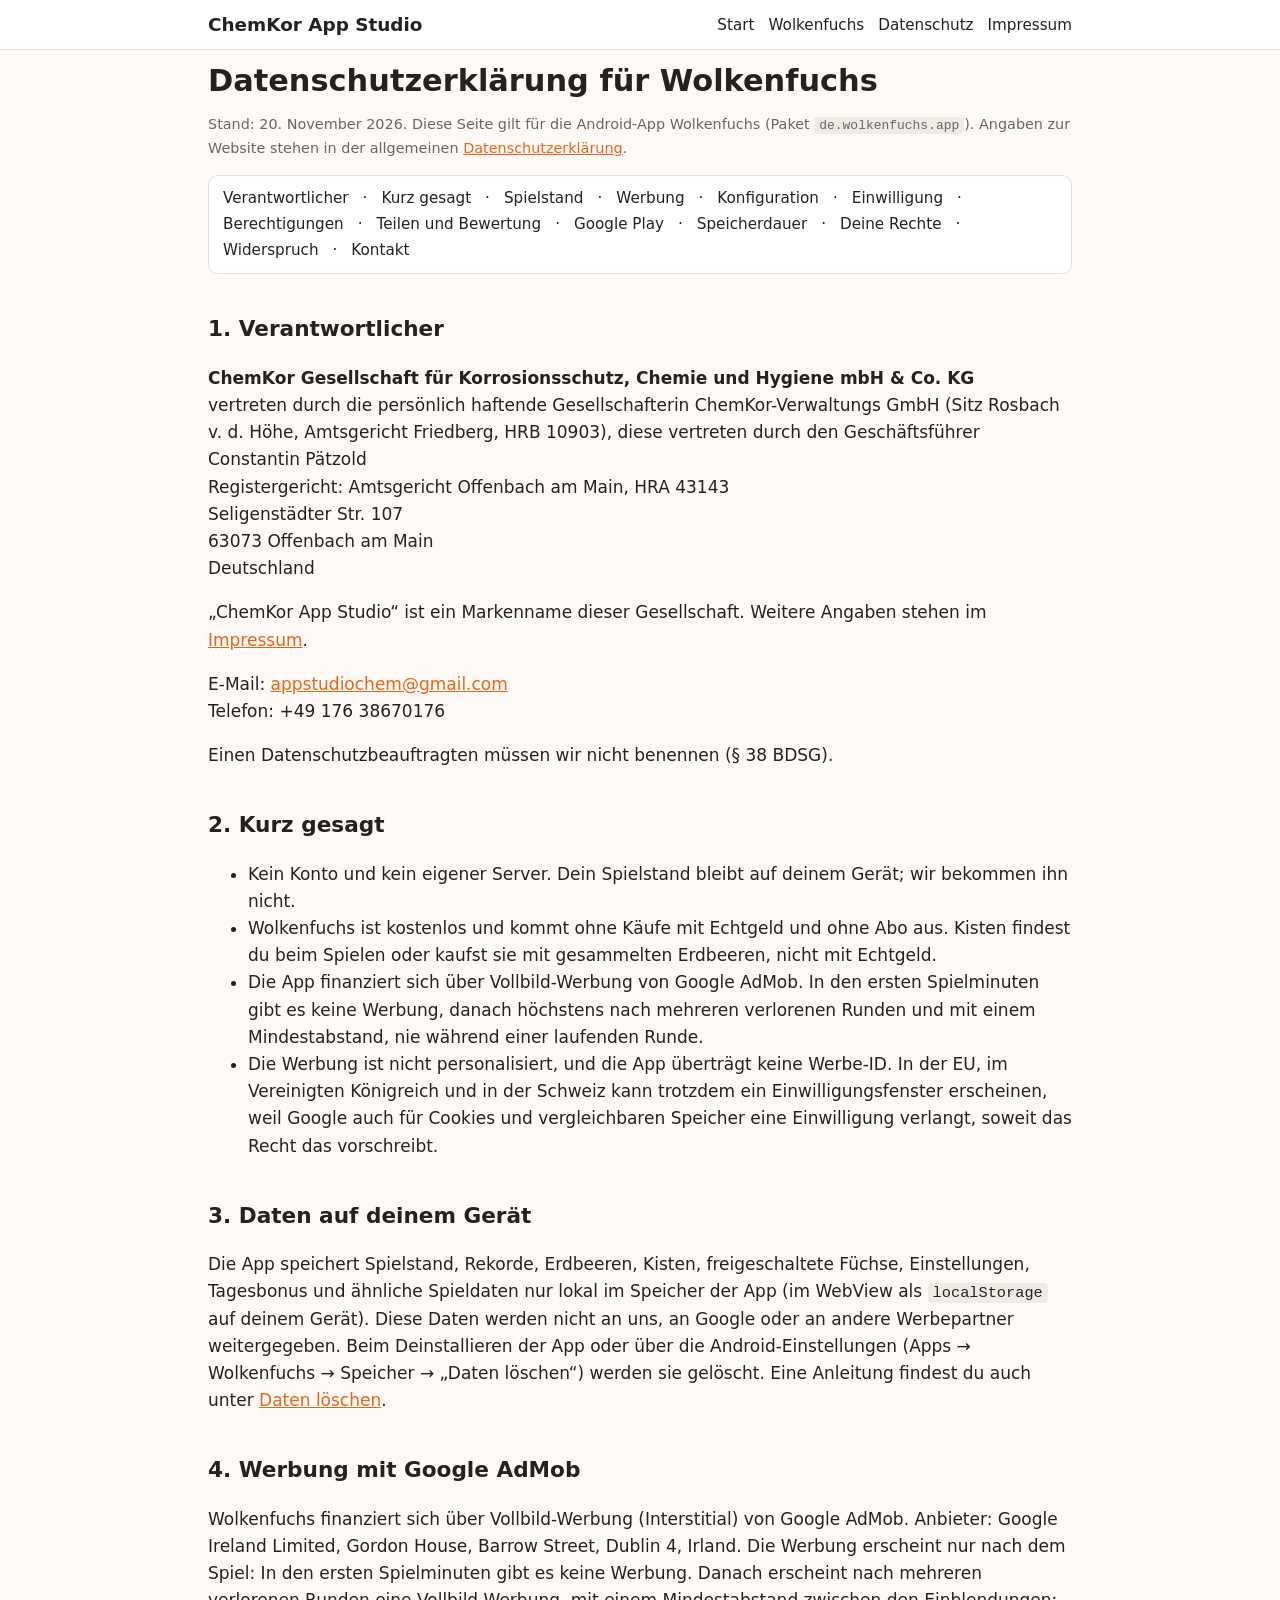
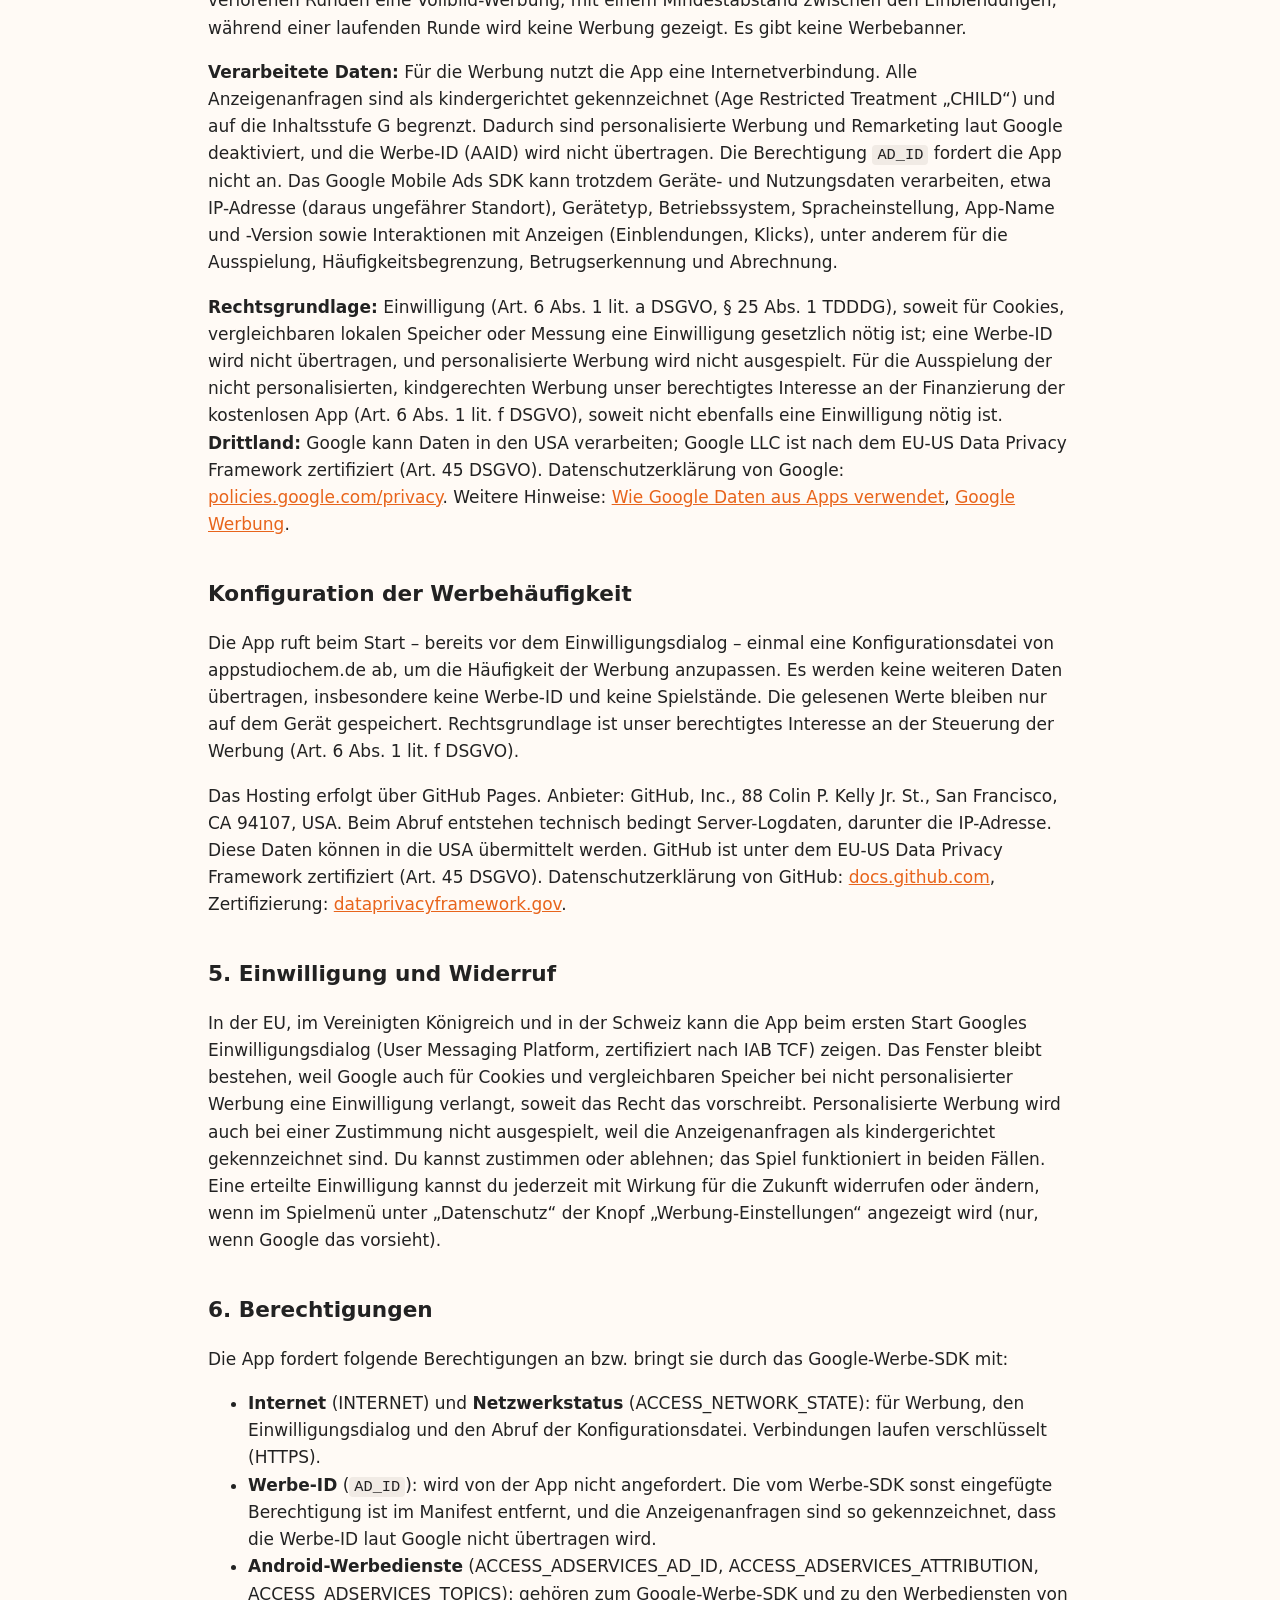
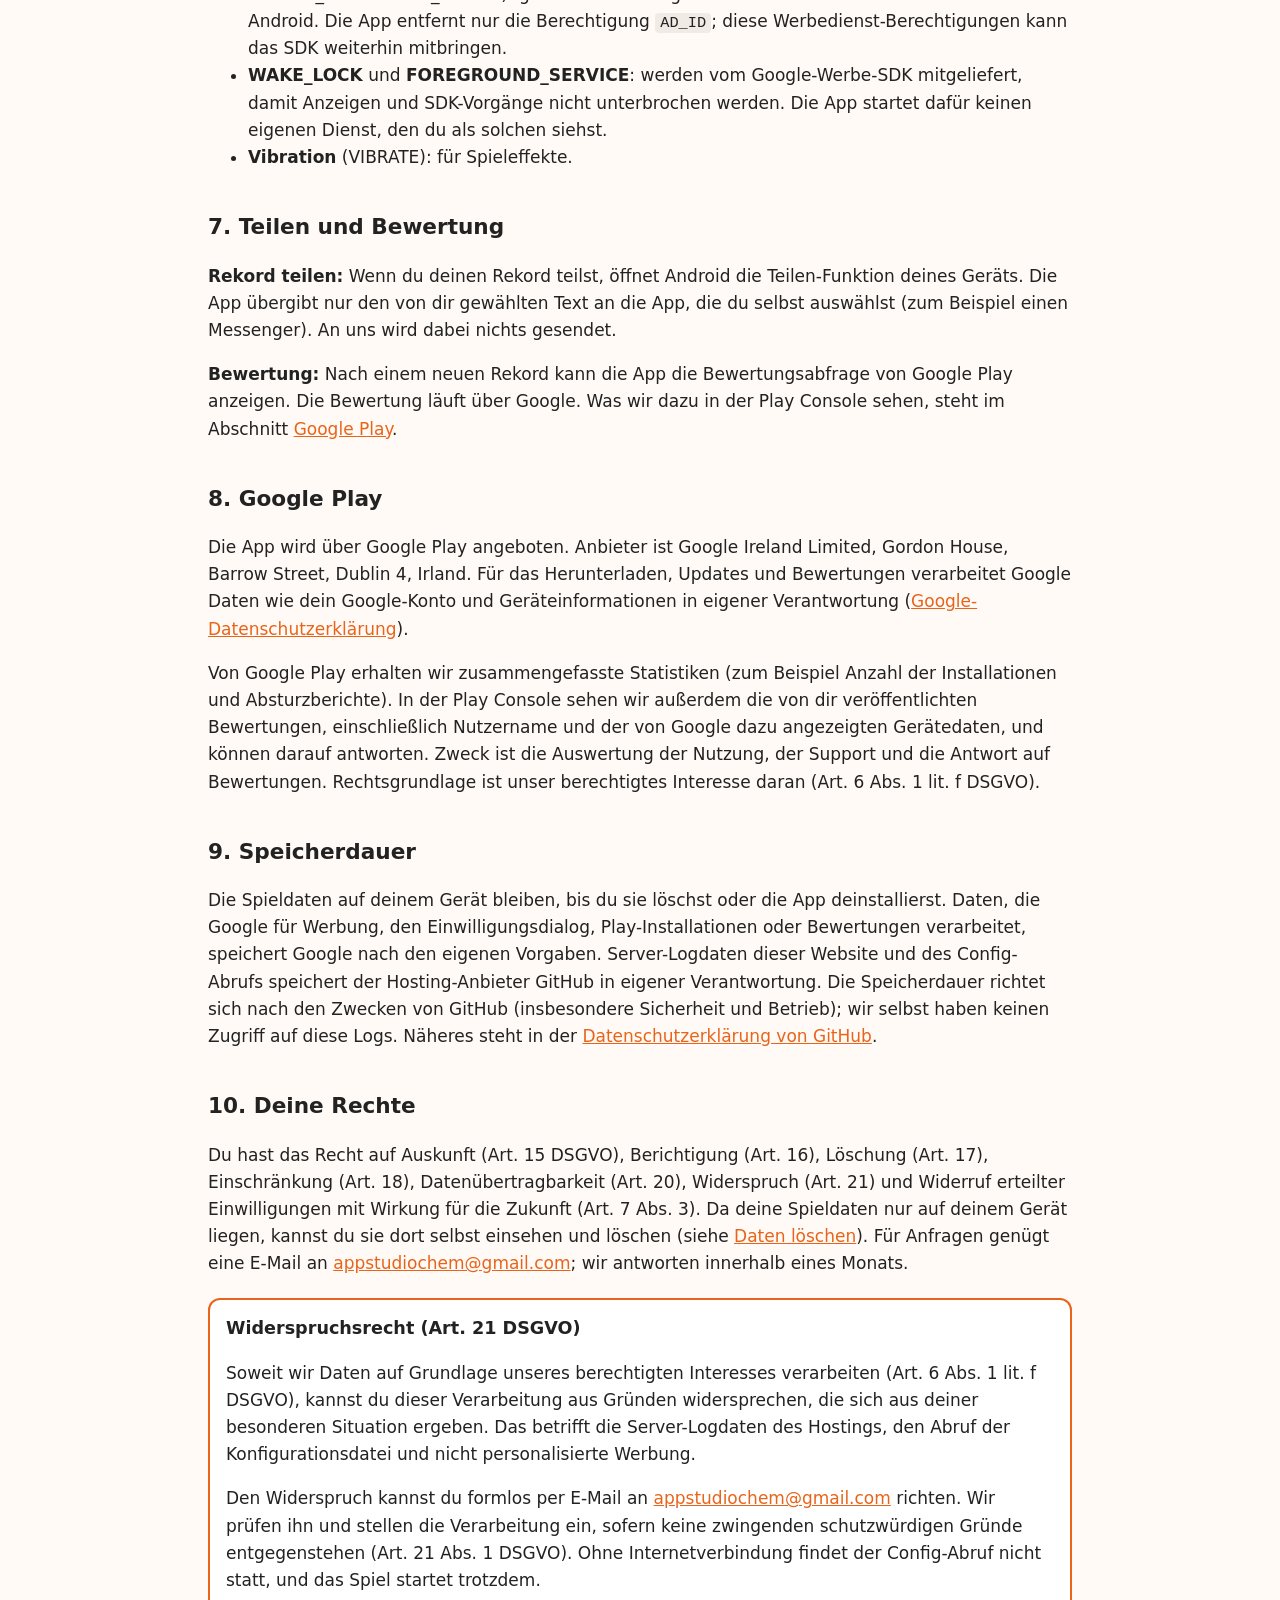
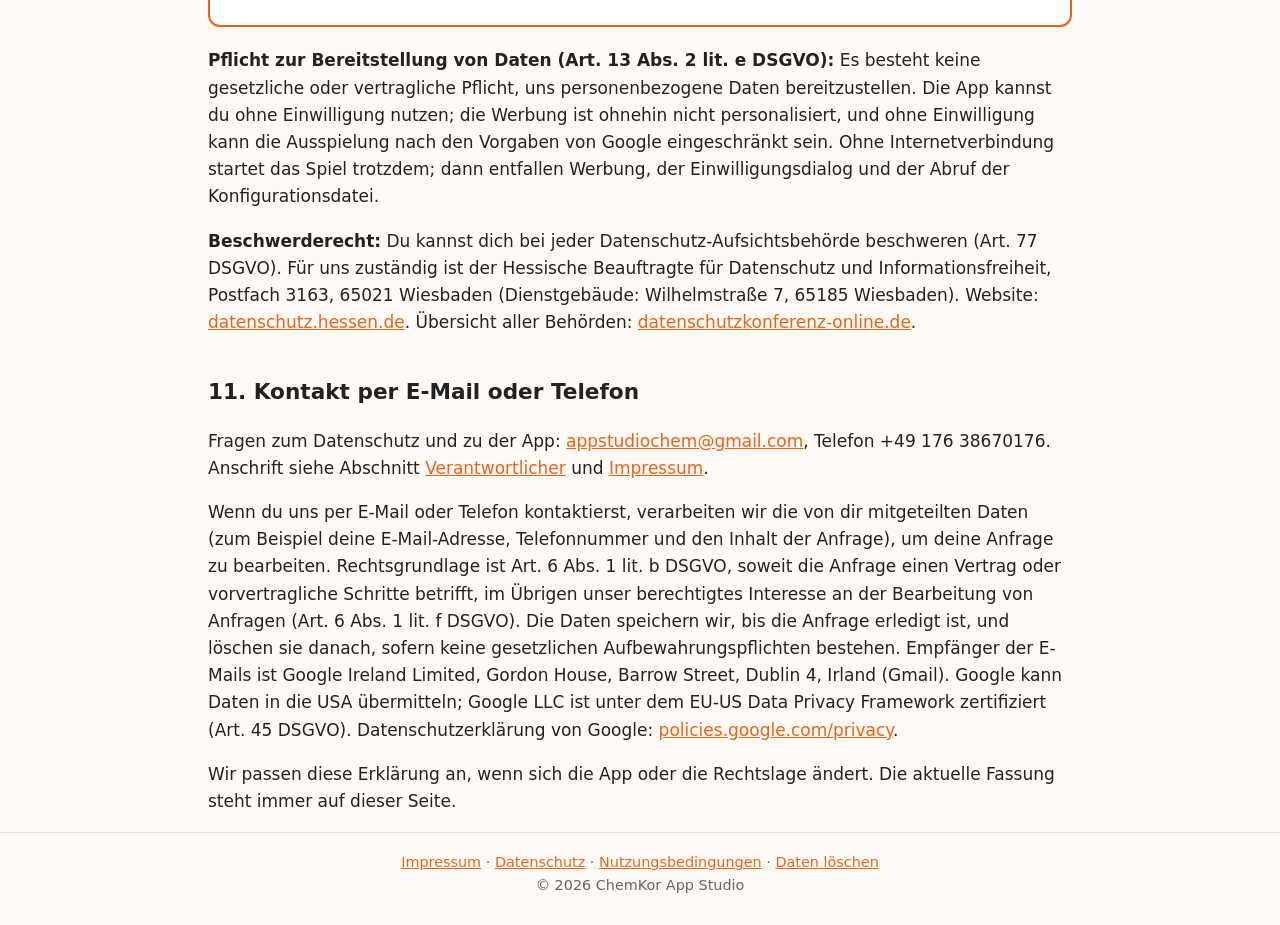
==== datenschutz-wolkenfuchs/index.html @ 08d336dc "Datenschutz: Löschhinweis an Wolkenfuchs ohne Werbe-ID angepasst, Stand 20. November 2026." ====
<!DOCTYPE html>
<html lang="de">
<head>
<meta charset="utf-8">
<meta name="viewport" content="width=device-width, initial-scale=1">
<title>Datenschutzerklärung Wolkenfuchs – ChemKor App Studio</title>
<meta name="description" content="Datenschutzerklärung der App Wolkenfuchs: welche Daten auf dem Gerät bleiben, wie die nicht personalisierte Werbung mit AdMob funktioniert, und welche Rechte du hast.">
<link rel="canonical" href="https://appstudiochem.de/datenschutz-wolkenfuchs">
<link rel="stylesheet" href="../style.css">
<link rel="icon" href="../img/wolkenfuchs.png">
</head>
<body>
<header class="top"><div class="wrap"><a class="brand" href="../index.html">ChemKor App Studio</a><nav><a href="../index.html">Start</a><a href="../wolkenfuchs.html">Wolkenfuchs</a><a href="../datenschutz.html">Datenschutz</a><a href="../impressum.html">Impressum</a></nav></div></header>
<main class="wrap">

<h1>Datenschutzerklärung für Wolkenfuchs</h1>
<p class="muted">Stand: 20. November 2026. Diese Seite gilt für die Android-App Wolkenfuchs (Paket <code>de.wolkenfuchs.app</code>). Angaben zur Website stehen in der allgemeinen <a href="../datenschutz.html">Datenschutzerklärung</a>.</p>
<nav class="toc"><a href="#verantwortlicher">Verantwortlicher</a> · <a href="#kurz">Kurz gesagt</a> · <a href="#spielstand">Spielstand</a> · <a href="#werbung">Werbung</a> · <a href="#config">Konfiguration</a> · <a href="#einwilligung">Einwilligung</a> · <a href="#berechtigungen">Berechtigungen</a> · <a href="#teilen">Teilen und Bewertung</a> · <a href="#googleplay">Google Play</a> · <a href="#speicher">Speicherdauer</a> · <a href="#rechte">Deine Rechte</a> · <a href="#widerspruch">Widerspruch</a> · <a href="#kontakt">Kontakt</a></nav>

<h2 id="verantwortlicher">1. Verantwortlicher</h2>
<p><strong>ChemKor Gesellschaft für Korrosionsschutz, Chemie und Hygiene mbH &amp; Co. KG</strong><br>vertreten durch die persönlich haftende Gesellschafterin ChemKor-Verwaltungs GmbH (Sitz Rosbach v. d. Höhe, Amtsgericht Friedberg, HRB 10903), diese vertreten durch den Geschäftsführer Constantin Pätzold<br>Registergericht: Amtsgericht Offenbach am Main, HRA 43143<br>Seligenstädter Str. 107<br>63073 Offenbach am Main<br>Deutschland</p>
<p>„ChemKor App Studio“ ist ein Markenname dieser Gesellschaft. Weitere Angaben stehen im <a href="../impressum.html">Impressum</a>.</p>
<p>E-Mail: <a href="mailto:appstudiochem@gmail.com">appstudiochem@gmail.com</a><br>Telefon: +49 176 38670176</p>
<p>Einen Datenschutzbeauftragten müssen wir nicht benennen (§ 38 BDSG).</p>

<h2 id="kurz">2. Kurz gesagt</h2>
<ul>
<li>Kein Konto und kein eigener Server. Dein Spielstand bleibt auf deinem Gerät; wir bekommen ihn nicht.</li>
<li>Wolkenfuchs ist kostenlos und kommt ohne Käufe mit Echtgeld und ohne Abo aus. Kisten findest du beim Spielen oder kaufst sie mit gesammelten Erdbeeren, nicht mit Echtgeld.</li>
<li>Die App finanziert sich über Vollbild-Werbung von Google AdMob. In den ersten Spielminuten gibt es keine Werbung, danach höchstens nach mehreren verlorenen Runden und mit einem Mindestabstand, nie während einer laufenden Runde.</li>
<li>Die Werbung ist nicht personalisiert, und die App überträgt keine Werbe-ID. In der EU, im Vereinigten Königreich und in der Schweiz kann trotzdem ein Einwilligungsfenster erscheinen, weil Google auch für Cookies und vergleichbaren Speicher eine Einwilligung verlangt, soweit das Recht das vorschreibt.</li>
</ul>

<h2 id="spielstand">3. Daten auf deinem Gerät</h2>
<p>Die App speichert Spielstand, Rekorde, Erdbeeren, Kisten, freigeschaltete Füchse, Einstellungen, Tagesbonus und ähnliche Spieldaten nur lokal im Speicher der App (im WebView als <code>localStorage</code> auf deinem Gerät). Diese Daten werden nicht an uns, an Google oder an andere Werbepartner weitergegeben. Beim Deinstallieren der App oder über die Android-Einstellungen (Apps → Wolkenfuchs → Speicher → „Daten löschen“) werden sie gelöscht. Eine Anleitung findest du auch unter <a href="../loeschung.html">Daten löschen</a>.</p>

<h2 id="werbung">4. Werbung mit Google AdMob</h2>
<p>Wolkenfuchs finanziert sich über Vollbild-Werbung (Interstitial) von Google AdMob. Anbieter: Google Ireland Limited, Gordon House, Barrow Street, Dublin 4, Irland. Die Werbung erscheint nur nach dem Spiel: In den ersten Spielminuten gibt es keine Werbung. Danach erscheint nach mehreren verlorenen Runden eine Vollbild-Werbung, mit einem Mindestabstand zwischen den Einblendungen; während einer laufenden Runde wird keine Werbung gezeigt. Es gibt keine Werbebanner.</p>
<p><strong>Verarbeitete Daten:</strong> Für die Werbung nutzt die App eine Internetverbindung. Alle Anzeigenanfragen sind als kindergerichtet gekennzeichnet (Age Restricted Treatment „CHILD“) und auf die Inhaltsstufe G begrenzt. Dadurch sind personalisierte Werbung und Remarketing laut Google deaktiviert, und die Werbe-ID (AAID) wird nicht übertragen. Die Berechtigung <code>AD_ID</code> fordert die App nicht an. Das Google Mobile Ads SDK kann trotzdem Geräte- und Nutzungsdaten verarbeiten, etwa IP-Adresse (daraus ungefährer Standort), Gerätetyp, Betriebssystem, Spracheinstellung, App-Name und -Version sowie Interaktionen mit Anzeigen (Einblendungen, Klicks), unter anderem für die Ausspielung, Häufigkeitsbegrenzung, Betrugserkennung und Abrechnung.</p>
<p><strong>Rechtsgrundlage:</strong> Einwilligung (Art. 6 Abs. 1 lit. a DSGVO, § 25 Abs. 1 TDDDG), soweit für Cookies, vergleichbaren lokalen Speicher oder Messung eine Einwilligung gesetzlich nötig ist; eine Werbe-ID wird nicht übertragen, und personalisierte Werbung wird nicht ausgespielt. Für die Ausspielung der nicht personalisierten, kindgerechten Werbung unser berechtigtes Interesse an der Finanzierung der kostenlosen App (Art. 6 Abs. 1 lit. f DSGVO), soweit nicht ebenfalls eine Einwilligung nötig ist. <strong>Drittland:</strong> Google kann Daten in den USA verarbeiten; Google LLC ist nach dem EU-US Data Privacy Framework zertifiziert (Art. 45 DSGVO). Datenschutzerklärung von Google: <a href="https://policies.google.com/privacy">policies.google.com/privacy</a>. Weitere Hinweise: <a href="https://policies.google.com/technologies/partner-sites">Wie Google Daten aus Apps verwendet</a>, <a href="https://policies.google.com/technologies/ads">Google Werbung</a>.</p>

<h2 id="config">Konfiguration der Werbehäufigkeit</h2>
<p>Die App ruft beim Start – bereits vor dem Einwilligungsdialog – einmal eine Konfigurationsdatei von appstudiochem.de ab, um die Häufigkeit der Werbung anzupassen. Es werden keine weiteren Daten übertragen, insbesondere keine Werbe-ID und keine Spielstände. Die gelesenen Werte bleiben nur auf dem Gerät gespeichert. Rechtsgrundlage ist unser berechtigtes Interesse an der Steuerung der Werbung (Art. 6 Abs. 1 lit. f DSGVO).</p>
<p>Das Hosting erfolgt über GitHub Pages. Anbieter: GitHub, Inc., 88 Colin P. Kelly Jr. St., San Francisco, CA 94107, USA. Beim Abruf entstehen technisch bedingt Server-Logdaten, darunter die IP-Adresse. Diese Daten können in die USA übermittelt werden. GitHub ist unter dem EU-US Data Privacy Framework zertifiziert (Art. 45 DSGVO). Datenschutzerklärung von GitHub: <a href="https://docs.github.com/en/site-policy/privacy-policies/github-general-privacy-statement">docs.github.com</a>, Zertifizierung: <a href="https://www.dataprivacyframework.gov/participant/6174">dataprivacyframework.gov</a>.</p>

<h2 id="einwilligung">5. Einwilligung und Widerruf</h2>
<p>In der EU, im Vereinigten Königreich und in der Schweiz kann die App beim ersten Start Googles Einwilligungsdialog (User Messaging Platform, zertifiziert nach IAB TCF) zeigen. Das Fenster bleibt bestehen, weil Google auch für Cookies und vergleichbaren Speicher bei nicht personalisierter Werbung eine Einwilligung verlangt, soweit das Recht das vorschreibt. Personalisierte Werbung wird auch bei einer Zustimmung nicht ausgespielt, weil die Anzeigenanfragen als kindergerichtet gekennzeichnet sind. Du kannst zustimmen oder ablehnen; das Spiel funktioniert in beiden Fällen. Eine erteilte Einwilligung kannst du jederzeit mit Wirkung für die Zukunft widerrufen oder ändern, wenn im Spielmenü unter „Datenschutz“ der Knopf „Werbung-Einstellungen“ angezeigt wird (nur, wenn Google das vorsieht).</p>

<h2 id="berechtigungen">6. Berechtigungen</h2>
<p>Die App fordert folgende Berechtigungen an bzw. bringt sie durch das Google-Werbe-SDK mit:</p>
<ul>
<li><strong>Internet</strong> (INTERNET) und <strong>Netzwerkstatus</strong> (ACCESS_NETWORK_STATE): für Werbung, den Einwilligungsdialog und den Abruf der Konfigurationsdatei. Verbindungen laufen verschlüsselt (HTTPS).</li>
<li><strong>Werbe-ID</strong> (<code>AD_ID</code>): wird von der App nicht angefordert. Die vom Werbe-SDK sonst eingefügte Berechtigung ist im Manifest entfernt, und die Anzeigenanfragen sind so gekennzeichnet, dass die Werbe-ID laut Google nicht übertragen wird.</li>
<li><strong>Android-Werbedienste</strong> (ACCESS_ADSERVICES_AD_ID, ACCESS_ADSERVICES_ATTRIBUTION, ACCESS_ADSERVICES_TOPICS): gehören zum Google-Werbe-SDK und zu den Werbediensten von Android. Die App entfernt nur die Berechtigung <code>AD_ID</code>; diese Werbedienst-Berechtigungen kann das SDK weiterhin mitbringen.</li>
<li><strong>WAKE_LOCK</strong> und <strong>FOREGROUND_SERVICE</strong>: werden vom Google-Werbe-SDK mitgeliefert, damit Anzeigen und SDK-Vorgänge nicht unterbrochen werden. Die App startet dafür keinen eigenen Dienst, den du als solchen siehst.</li>
<li><strong>Vibration</strong> (VIBRATE): für Spieleffekte.</li>
</ul>

<h2 id="teilen">7. Teilen und Bewertung</h2>
<p><strong>Rekord teilen:</strong> Wenn du deinen Rekord teilst, öffnet Android die Teilen-Funktion deines Geräts. Die App übergibt nur den von dir gewählten Text an die App, die du selbst auswählst (zum Beispiel einen Messenger). An uns wird dabei nichts gesendet.</p>
<p><strong>Bewertung:</strong> Nach einem neuen Rekord kann die App die Bewertungsabfrage von Google Play anzeigen. Die Bewertung läuft über Google. Was wir dazu in der Play Console sehen, steht im Abschnitt <a href="#googleplay">Google Play</a>.</p>

<h2 id="googleplay">8. Google Play</h2>
<p>Die App wird über Google Play angeboten. Anbieter ist Google Ireland Limited, Gordon House, Barrow Street, Dublin 4, Irland. Für das Herunterladen, Updates und Bewertungen verarbeitet Google Daten wie dein Google-Konto und Geräteinformationen in eigener Verantwortung (<a href="https://policies.google.com/privacy">Google-Datenschutzerklärung</a>).</p>
<p>Von Google Play erhalten wir zusammengefasste Statistiken (zum Beispiel Anzahl der Installationen und Absturzberichte). In der Play Console sehen wir außerdem die von dir veröffentlichten Bewertungen, einschließlich Nutzername und der von Google dazu angezeigten Gerätedaten, und können darauf antworten. Zweck ist die Auswertung der Nutzung, der Support und die Antwort auf Bewertungen. Rechtsgrundlage ist unser berechtigtes Interesse daran (Art. 6 Abs. 1 lit. f DSGVO).</p>

<h2 id="speicher">9. Speicherdauer</h2>
<p>Die Spieldaten auf deinem Gerät bleiben, bis du sie löschst oder die App deinstallierst. Daten, die Google für Werbung, den Einwilligungsdialog, Play-Installationen oder Bewertungen verarbeitet, speichert Google nach den eigenen Vorgaben. Server-Logdaten dieser Website und des Config-Abrufs speichert der Hosting-Anbieter GitHub in eigener Verantwortung. Die Speicherdauer richtet sich nach den Zwecken von GitHub (insbesondere Sicherheit und Betrieb); wir selbst haben keinen Zugriff auf diese Logs. Näheres steht in der <a href="https://docs.github.com/de/site-policy/privacy-policies/github-general-privacy-statement">Datenschutzerklärung von GitHub</a>.</p>

<h2 id="rechte">10. Deine Rechte</h2>
<p>Du hast das Recht auf Auskunft (Art. 15 DSGVO), Berichtigung (Art. 16), Löschung (Art. 17), Einschränkung (Art. 18), Datenübertragbarkeit (Art. 20), Widerspruch (Art. 21) und Widerruf erteilter Einwilligungen mit Wirkung für die Zukunft (Art. 7 Abs. 3). Da deine Spieldaten nur auf deinem Gerät liegen, kannst du sie dort selbst einsehen und löschen (siehe <a href="../loeschung.html">Daten löschen</a>). Für Anfragen genügt eine E-Mail an <a href="mailto:appstudiochem@gmail.com">appstudiochem@gmail.com</a>; wir antworten innerhalb eines Monats.</p>
<div class="legal-box">
<h3 id="widerspruch">Widerspruchsrecht (Art. 21 DSGVO)</h3>
<p>Soweit wir Daten auf Grundlage unseres berechtigten Interesses verarbeiten (Art. 6 Abs. 1 lit. f DSGVO), kannst du dieser Verarbeitung aus Gründen widersprechen, die sich aus deiner besonderen Situation ergeben. Das betrifft die Server-Logdaten des Hostings, den Abruf der Konfigurationsdatei und nicht personalisierte Werbung.</p>
<p>Den Widerspruch kannst du formlos per E-Mail an <a href="mailto:appstudiochem@gmail.com">appstudiochem@gmail.com</a> richten. Wir prüfen ihn und stellen die Verarbeitung ein, sofern keine zwingenden schutzwürdigen Gründe entgegenstehen (Art. 21 Abs. 1 DSGVO). Ohne Internetverbindung findet der Config-Abruf nicht statt, und das Spiel startet trotzdem.</p>
</div>
<p><strong>Pflicht zur Bereitstellung von Daten (Art. 13 Abs. 2 lit. e DSGVO):</strong> Es besteht keine gesetzliche oder vertragliche Pflicht, uns personenbezogene Daten bereitzustellen. Die App kannst du ohne Einwilligung nutzen; die Werbung ist ohnehin nicht personalisiert, und ohne Einwilligung kann die Ausspielung nach den Vorgaben von Google eingeschränkt sein. Ohne Internetverbindung startet das Spiel trotzdem; dann entfallen Werbung, der Einwilligungsdialog und der Abruf der Konfigurationsdatei.</p>
<p><strong>Beschwerderecht:</strong> Du kannst dich bei jeder Datenschutz-Aufsichtsbehörde beschweren (Art. 77 DSGVO). Für uns zuständig ist der Hessische Beauftragte für Datenschutz und Informationsfreiheit, Postfach 3163, 65021 Wiesbaden (Dienstgebäude: Wilhelmstraße 7, 65185 Wiesbaden). Website: <a href="https://datenschutz.hessen.de">datenschutz.hessen.de</a>. Übersicht aller Behörden: <a href="https://www.datenschutzkonferenz-online.de/datenschutzaufsichtsbehoerden.html">datenschutzkonferenz-online.de</a>.</p>
<h2 id="kontakt">11. Kontakt per E-Mail oder Telefon</h2>
<p>Fragen zum Datenschutz und zu der App: <a href="mailto:appstudiochem@gmail.com">appstudiochem@gmail.com</a>, Telefon +49 176 38670176. Anschrift siehe Abschnitt <a href="#verantwortlicher">Verantwortlicher</a> und <a href="../impressum.html">Impressum</a>.</p>
<p>Wenn du uns per E-Mail oder Telefon kontaktierst, verarbeiten wir die von dir mitgeteilten Daten (zum Beispiel deine E-Mail-Adresse, Telefonnummer und den Inhalt der Anfrage), um deine Anfrage zu bearbeiten. Rechtsgrundlage ist Art. 6 Abs. 1 lit. b DSGVO, soweit die Anfrage einen Vertrag oder vorvertragliche Schritte betrifft, im Übrigen unser berechtigtes Interesse an der Bearbeitung von Anfragen (Art. 6 Abs. 1 lit. f DSGVO). Die Daten speichern wir, bis die Anfrage erledigt ist, und löschen sie danach, sofern keine gesetzlichen Aufbewahrungspflichten bestehen. Empfänger der E-Mails ist Google Ireland Limited, Gordon House, Barrow Street, Dublin 4, Irland (Gmail). Google kann Daten in die USA übermitteln; Google LLC ist unter dem EU-US Data Privacy Framework zertifiziert (Art. 45 DSGVO). Datenschutzerklärung von Google: <a href="https://policies.google.com/privacy">policies.google.com/privacy</a>.</p>
<p>Wir passen diese Erklärung an, wenn sich die App oder die Rechtslage ändert. Die aktuelle Fassung steht immer auf dieser Seite.</p>

</main>
<footer><div class="wrap"><a href="../impressum.html">Impressum</a> · <a href="../datenschutz.html">Datenschutz</a> · <a href="../nutzung.html">Nutzungsbedingungen</a> · <a href="../loeschung.html">Daten löschen</a><br>© 2026 ChemKor App Studio</div></footer>
</body>
</html>
---- style.css ----
:root{--bg:#fffaf5;--fg:#222;--muted:#666;--acc:#e8641b;--card:#fff;--line:#eadfd5}
*{box-sizing:border-box}
html{-webkit-text-size-adjust:100%}
body{margin:0;font:17px/1.6 system-ui,-apple-system,"Segoe UI",Roboto,Arial,sans-serif;background:var(--bg);color:var(--fg)}
.wrap{max-width:900px;margin:0 auto;padding:0 18px}
a{color:var(--acc)}
.top{background:#fff;border-bottom:1px solid var(--line);position:sticky;top:0;z-index:1}
.top .wrap{display:flex;flex-wrap:wrap;align-items:center;justify-content:space-between;gap:6px 16px;padding:10px 18px}
.brand{font-weight:700;font-size:1.15rem;color:var(--fg);text-decoration:none}
nav{display:flex;flex-wrap:wrap;gap:2px 14px}
nav a{text-decoration:none;color:var(--fg);font-size:.95rem;white-space:nowrap}
nav a[aria-current]{color:var(--acc);font-weight:600}
main{padding:24px 18px 40px}
h1{font-size:1.9rem;line-height:1.2;margin:.4em 0}
h2{font-size:1.35rem;margin-top:1.8em}
h3{font-size:1.1rem;margin-top:1.4em}
.hero{padding:24px 0 8px}.hero p{font-size:1.15rem;color:var(--muted)}
.tiles{display:grid;grid-template-columns:repeat(auto-fill,minmax(200px,1fr));gap:16px}
.tile{display:block;background:var(--card);border:1px solid var(--line);border-radius:16px;padding:18px;text-decoration:none;color:var(--fg)}
a.tile:hover{border-color:var(--acc)}
.tile img,.ph{width:72px;height:72px;border-radius:18px}
.ph{display:flex;align-items:center;justify-content:center;background:#eee;font-size:2rem}
.tile h3{margin:.6em 0 .2em}.tile p{margin:0 0 .6em;font-size:.95rem}
.soon{opacity:.75}
.pkg,.muted{color:var(--muted);font-size:.9rem}
.app-head{display:flex;gap:20px;align-items:center;flex-wrap:wrap}
.app-head img{border-radius:28px}
.lead{font-size:1.15rem}
.btn{display:inline-block;background:var(--acc);color:#fff;padding:10px 16px;border-radius:10px;text-decoration:none;margin:4px 8px 4px 0}
.btn.alt{background:#fff;color:var(--acc);border:1px solid var(--acc)}
.toc{background:#fff;border:1px solid var(--line);border-radius:10px;padding:10px 14px;font-size:.95rem}
code{background:#f1ebe5;padding:1px 5px;border-radius:4px;font-size:.9em}
footer{border-top:1px solid var(--line);padding:18px 0 30px;font-size:.9rem;color:var(--muted);text-align:center}
.legal-box{background:var(--card);border:2px solid var(--acc);border-radius:12px;padding:14px 16px;margin:1.2em 0}.legal-box h2,.legal-box h3{margin-top:0}
@media (prefers-color-scheme:dark){:root{--bg:#1b1917;--fg:#eee;--muted:#aaa;--card:#24211e;--line:#3a3530}.top,.toc,.btn.alt{background:#24211e}nav a,.brand{color:var(--fg)}code{background:#333}.ph{background:#333}}

.badge{display:inline-block;margin-top:6px;padding:2px 8px;border-radius:999px;background:#fff1e6;color:#c2410c;border:1px solid #fdba74;font-size:.75rem;font-weight:600}
.dslink{margin:8px 0 0;font-size:.85rem}.tile h3 a{color:inherit;text-decoration:none}
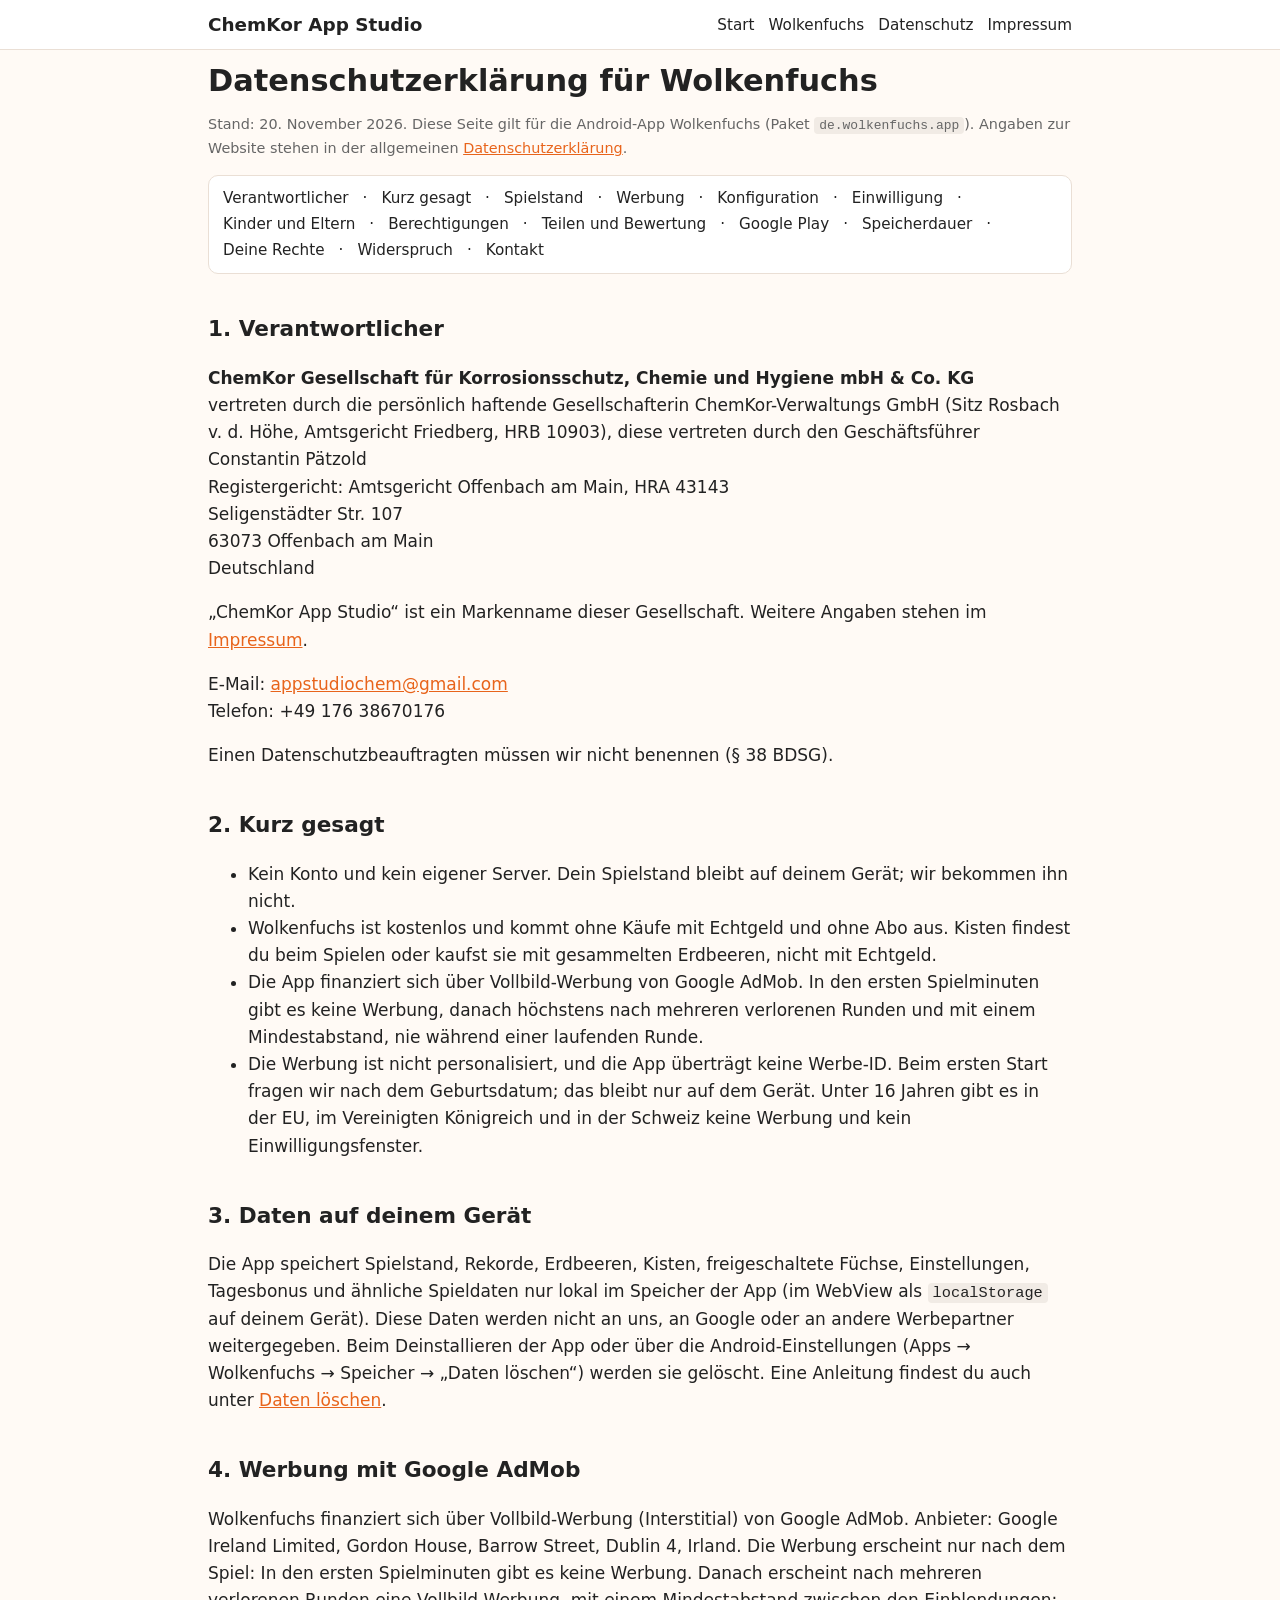
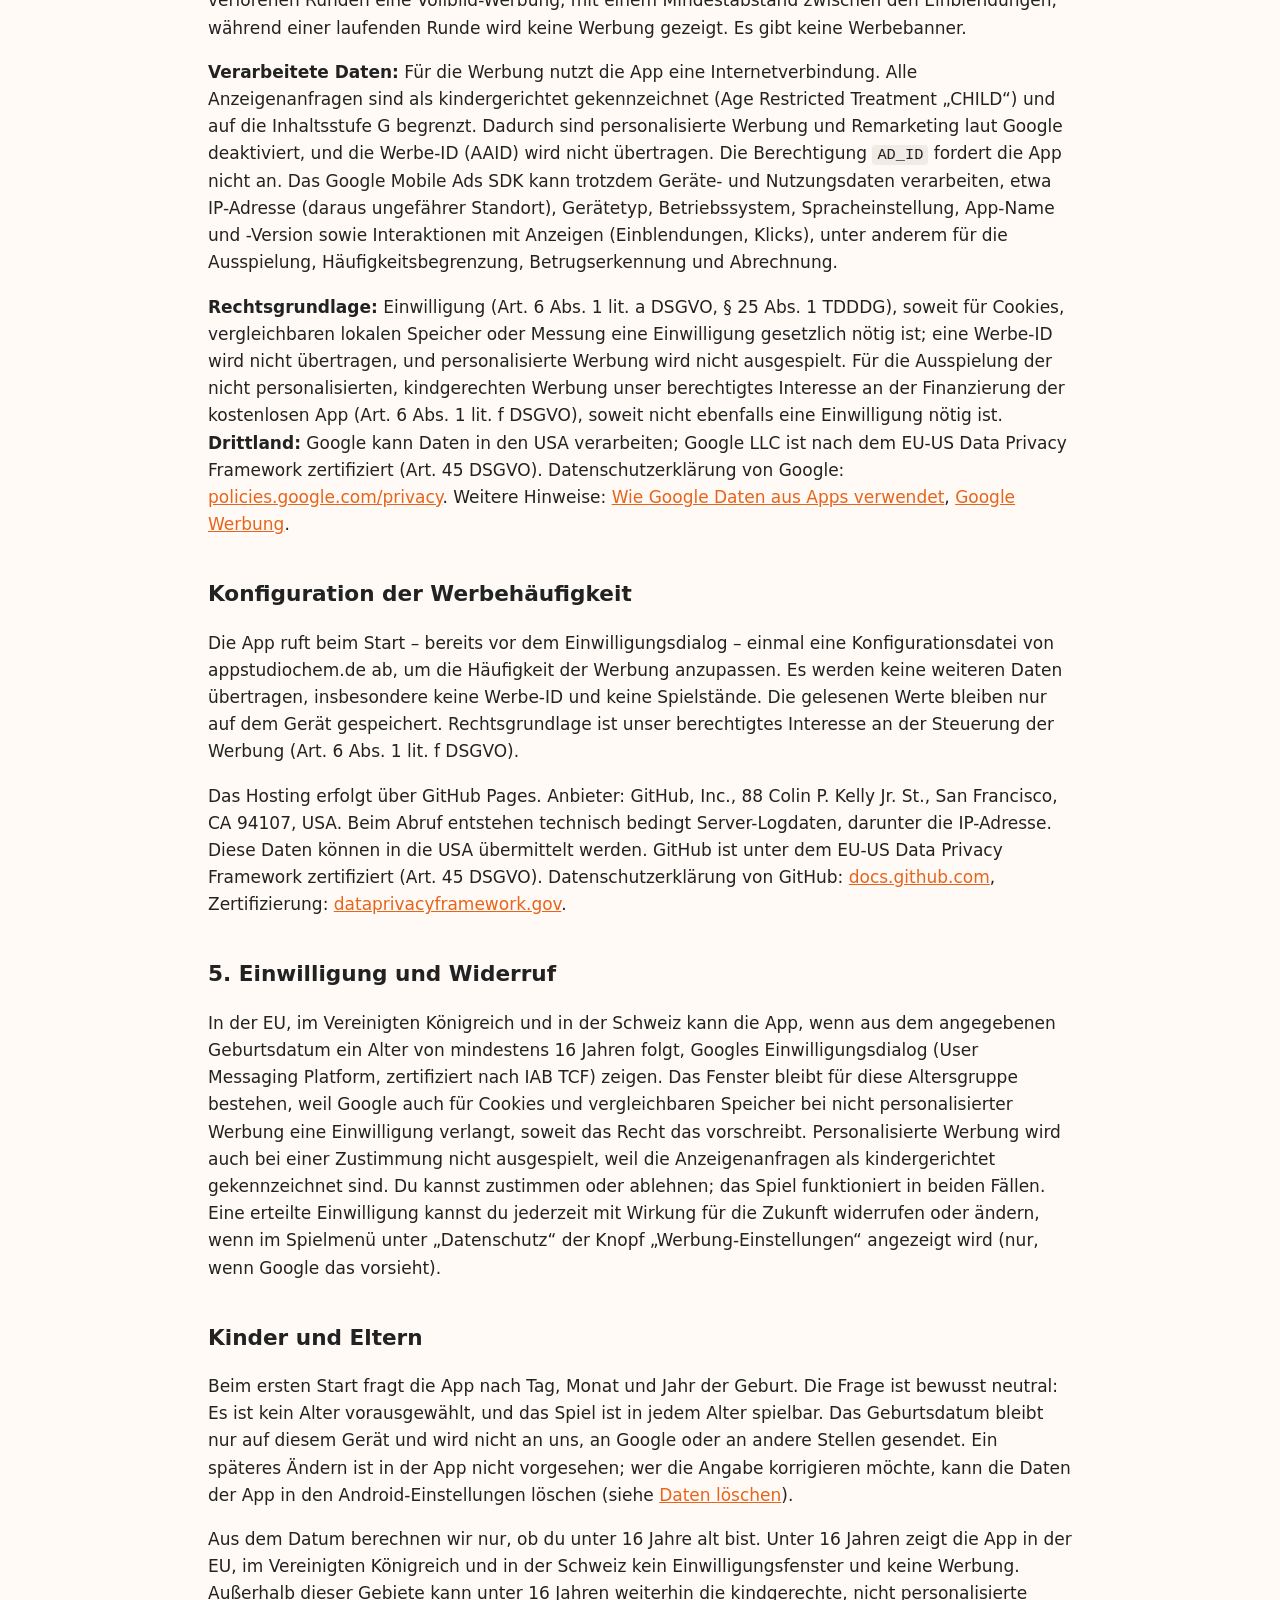
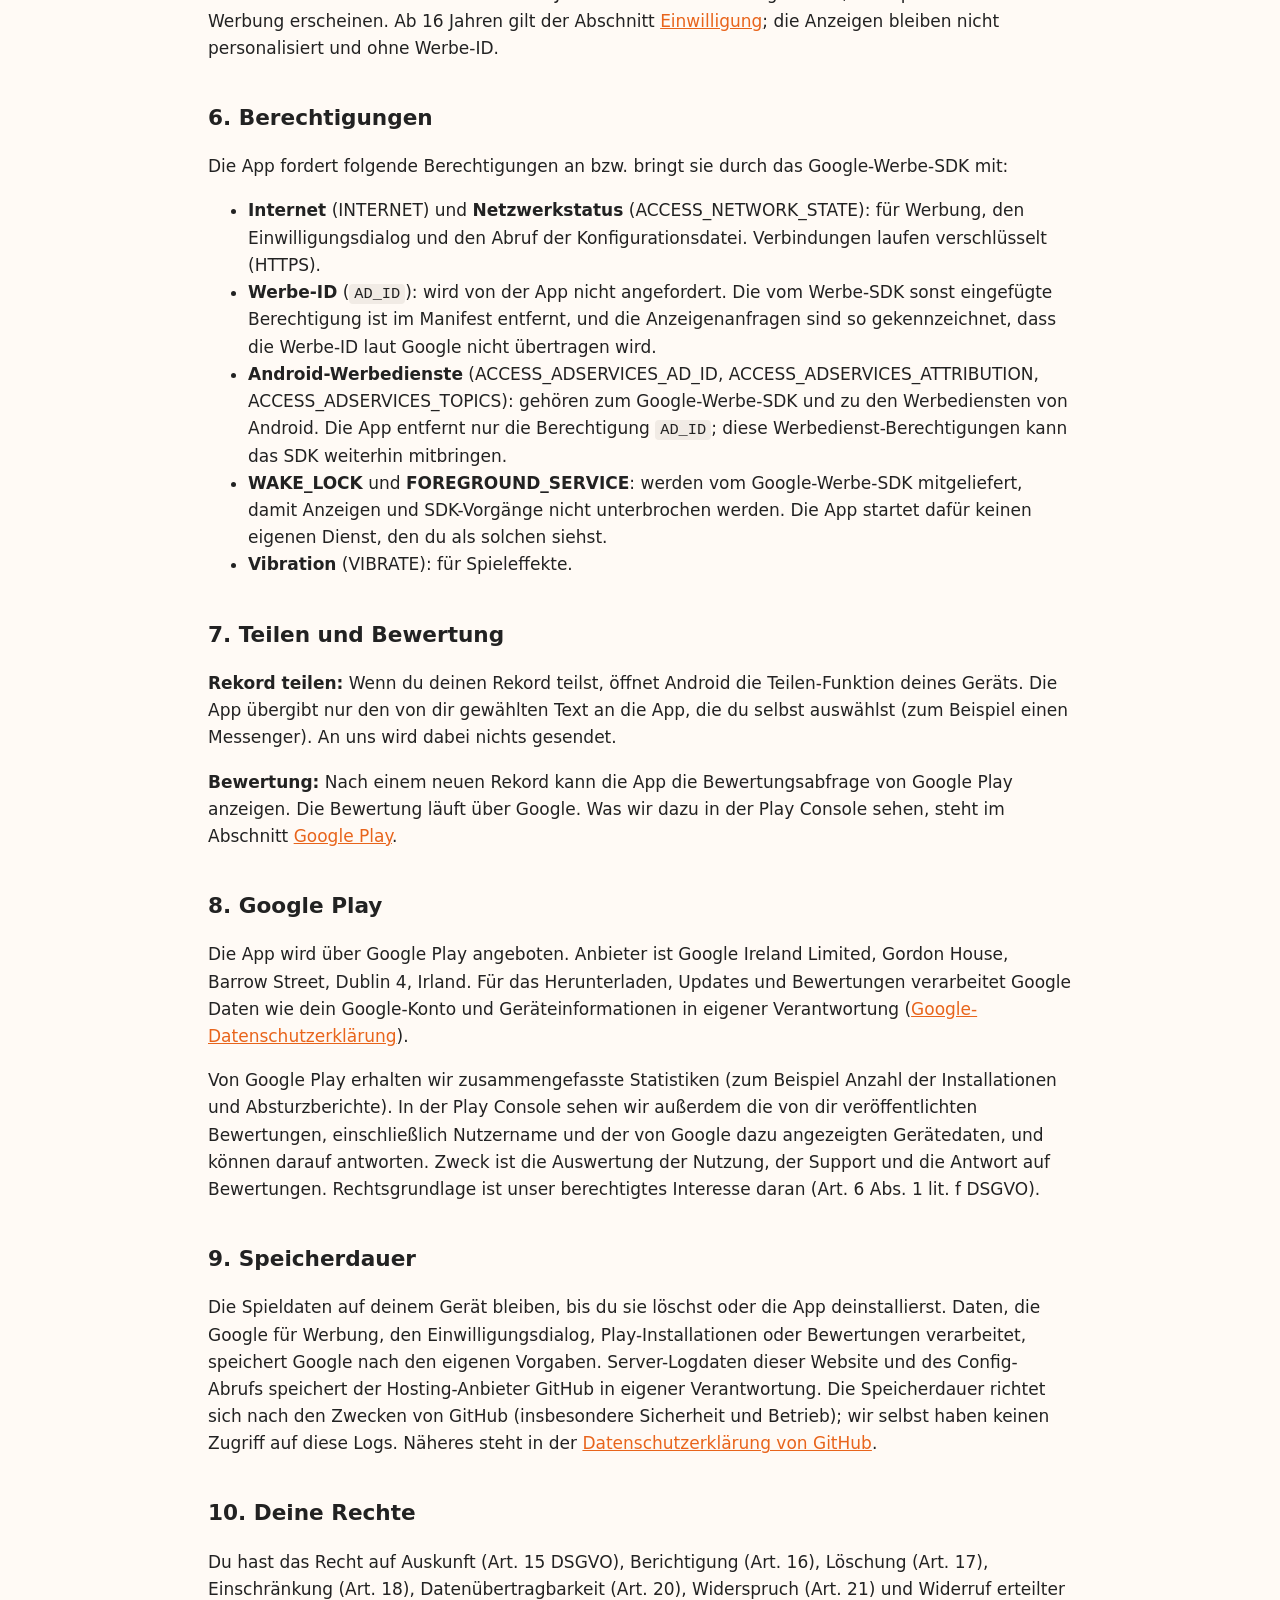
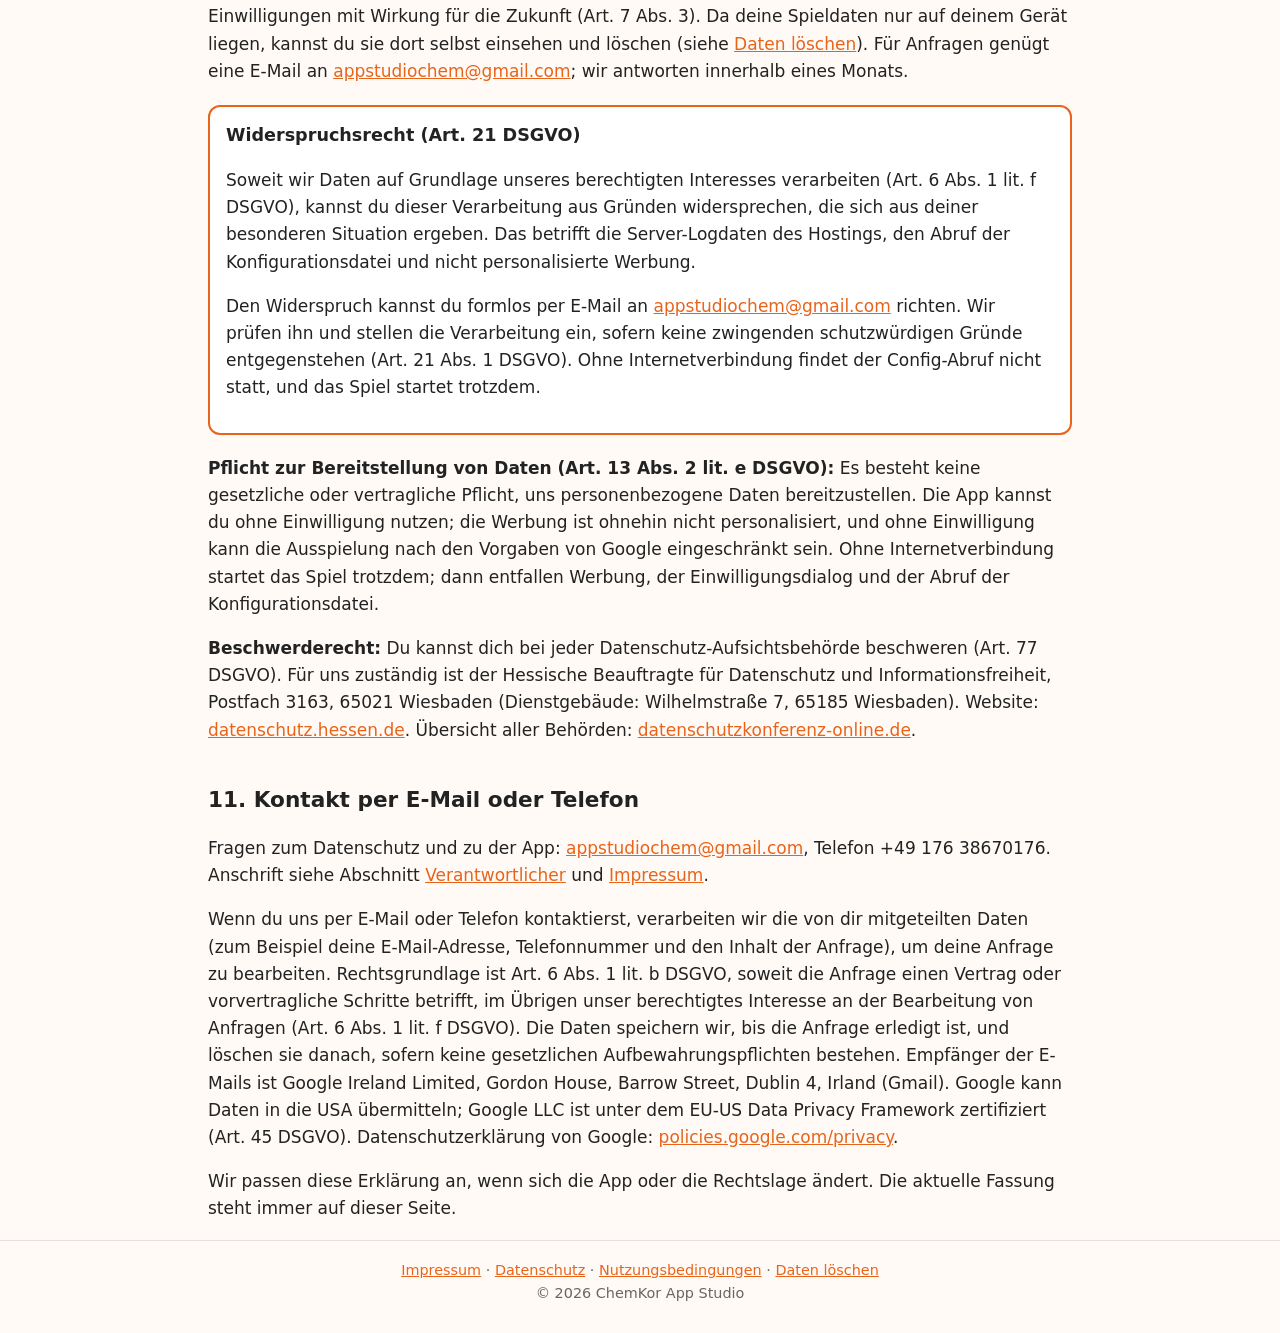
==== commit 3e7fc872: "Datenschutz Wolkenfuchs: Abschnitt Kinder und Eltern zur Altersabfrage ergänzt." ====
--- a/datenschutz-wolkenfuchs/index.html
+++ b/datenschutz-wolkenfuchs/index.html
@@ -15,7 +15,7 @@
 
 <h1>Datenschutzerklärung für Wolkenfuchs</h1>
 <p class="muted">Stand: 20. November 2026. Diese Seite gilt für die Android-App Wolkenfuchs (Paket <code>de.wolkenfuchs.app</code>). Angaben zur Website stehen in der allgemeinen <a href="../datenschutz.html">Datenschutzerklärung</a>.</p>
-<nav class="toc"><a href="#verantwortlicher">Verantwortlicher</a> · <a href="#kurz">Kurz gesagt</a> · <a href="#spielstand">Spielstand</a> · <a href="#werbung">Werbung</a> · <a href="#config">Konfiguration</a> · <a href="#einwilligung">Einwilligung</a> · <a href="#berechtigungen">Berechtigungen</a> · <a href="#teilen">Teilen und Bewertung</a> · <a href="#googleplay">Google Play</a> · <a href="#speicher">Speicherdauer</a> · <a href="#rechte">Deine Rechte</a> · <a href="#widerspruch">Widerspruch</a> · <a href="#kontakt">Kontakt</a></nav>
+<nav class="toc"><a href="#verantwortlicher">Verantwortlicher</a> · <a href="#kurz">Kurz gesagt</a> · <a href="#spielstand">Spielstand</a> · <a href="#werbung">Werbung</a> · <a href="#config">Konfiguration</a> · <a href="#einwilligung">Einwilligung</a> · <a href="#kinder">Kinder und Eltern</a> · <a href="#berechtigungen">Berechtigungen</a> · <a href="#teilen">Teilen und Bewertung</a> · <a href="#googleplay">Google Play</a> · <a href="#speicher">Speicherdauer</a> · <a href="#rechte">Deine Rechte</a> · <a href="#widerspruch">Widerspruch</a> · <a href="#kontakt">Kontakt</a></nav>
 
 <h2 id="verantwortlicher">1. Verantwortlicher</h2>
 <p><strong>ChemKor Gesellschaft für Korrosionsschutz, Chemie und Hygiene mbH &amp; Co. KG</strong><br>vertreten durch die persönlich haftende Gesellschafterin ChemKor-Verwaltungs GmbH (Sitz Rosbach v. d. Höhe, Amtsgericht Friedberg, HRB 10903), diese vertreten durch den Geschäftsführer Constantin Pätzold<br>Registergericht: Amtsgericht Offenbach am Main, HRA 43143<br>Seligenstädter Str. 107<br>63073 Offenbach am Main<br>Deutschland</p>
@@ -28,7 +28,7 @@
 <li>Kein Konto und kein eigener Server. Dein Spielstand bleibt auf deinem Gerät; wir bekommen ihn nicht.</li>
 <li>Wolkenfuchs ist kostenlos und kommt ohne Käufe mit Echtgeld und ohne Abo aus. Kisten findest du beim Spielen oder kaufst sie mit gesammelten Erdbeeren, nicht mit Echtgeld.</li>
 <li>Die App finanziert sich über Vollbild-Werbung von Google AdMob. In den ersten Spielminuten gibt es keine Werbung, danach höchstens nach mehreren verlorenen Runden und mit einem Mindestabstand, nie während einer laufenden Runde.</li>
-<li>Die Werbung ist nicht personalisiert, und die App überträgt keine Werbe-ID. In der EU, im Vereinigten Königreich und in der Schweiz kann trotzdem ein Einwilligungsfenster erscheinen, weil Google auch für Cookies und vergleichbaren Speicher eine Einwilligung verlangt, soweit das Recht das vorschreibt.</li>
+<li>Die Werbung ist nicht personalisiert, und die App überträgt keine Werbe-ID. Beim ersten Start fragen wir nach dem Geburtsdatum; das bleibt nur auf dem Gerät. Unter 16 Jahren gibt es in der EU, im Vereinigten Königreich und in der Schweiz keine Werbung und kein Einwilligungsfenster.</li>
 </ul>
 
 <h2 id="spielstand">3. Daten auf deinem Gerät</h2>
@@ -44,7 +44,11 @@
 <p>Das Hosting erfolgt über GitHub Pages. Anbieter: GitHub, Inc., 88 Colin P. Kelly Jr. St., San Francisco, CA 94107, USA. Beim Abruf entstehen technisch bedingt Server-Logdaten, darunter die IP-Adresse. Diese Daten können in die USA übermittelt werden. GitHub ist unter dem EU-US Data Privacy Framework zertifiziert (Art. 45 DSGVO). Datenschutzerklärung von GitHub: <a href="https://docs.github.com/en/site-policy/privacy-policies/github-general-privacy-statement">docs.github.com</a>, Zertifizierung: <a href="https://www.dataprivacyframework.gov/participant/6174">dataprivacyframework.gov</a>.</p>
 
 <h2 id="einwilligung">5. Einwilligung und Widerruf</h2>
-<p>In der EU, im Vereinigten Königreich und in der Schweiz kann die App beim ersten Start Googles Einwilligungsdialog (User Messaging Platform, zertifiziert nach IAB TCF) zeigen. Das Fenster bleibt bestehen, weil Google auch für Cookies und vergleichbaren Speicher bei nicht personalisierter Werbung eine Einwilligung verlangt, soweit das Recht das vorschreibt. Personalisierte Werbung wird auch bei einer Zustimmung nicht ausgespielt, weil die Anzeigenanfragen als kindergerichtet gekennzeichnet sind. Du kannst zustimmen oder ablehnen; das Spiel funktioniert in beiden Fällen. Eine erteilte Einwilligung kannst du jederzeit mit Wirkung für die Zukunft widerrufen oder ändern, wenn im Spielmenü unter „Datenschutz“ der Knopf „Werbung-Einstellungen“ angezeigt wird (nur, wenn Google das vorsieht).</p>
+<p>In der EU, im Vereinigten Königreich und in der Schweiz kann die App, wenn aus dem angegebenen Geburtsdatum ein Alter von mindestens 16 Jahren folgt, Googles Einwilligungsdialog (User Messaging Platform, zertifiziert nach IAB TCF) zeigen. Das Fenster bleibt für diese Altersgruppe bestehen, weil Google auch für Cookies und vergleichbaren Speicher bei nicht personalisierter Werbung eine Einwilligung verlangt, soweit das Recht das vorschreibt. Personalisierte Werbung wird auch bei einer Zustimmung nicht ausgespielt, weil die Anzeigenanfragen als kindergerichtet gekennzeichnet sind. Du kannst zustimmen oder ablehnen; das Spiel funktioniert in beiden Fällen. Eine erteilte Einwilligung kannst du jederzeit mit Wirkung für die Zukunft widerrufen oder ändern, wenn im Spielmenü unter „Datenschutz“ der Knopf „Werbung-Einstellungen“ angezeigt wird (nur, wenn Google das vorsieht).</p>
+
+<h2 id="kinder">Kinder und Eltern</h2>
+<p>Beim ersten Start fragt die App nach Tag, Monat und Jahr der Geburt. Die Frage ist bewusst neutral: Es ist kein Alter vorausgewählt, und das Spiel ist in jedem Alter spielbar. Das Geburtsdatum bleibt nur auf diesem Gerät und wird nicht an uns, an Google oder an andere Stellen gesendet. Ein späteres Ändern ist in der App nicht vorgesehen; wer die Angabe korrigieren möchte, kann die Daten der App in den Android-Einstellungen löschen (siehe <a href="../loeschung.html">Daten löschen</a>).</p>
+<p>Aus dem Datum berechnen wir nur, ob du unter 16 Jahre alt bist. Unter 16 Jahren zeigt die App in der EU, im Vereinigten Königreich und in der Schweiz kein Einwilligungsfenster und keine Werbung. Außerhalb dieser Gebiete kann unter 16 Jahren weiterhin die kindgerechte, nicht personalisierte Werbung erscheinen. Ab 16 Jahren gilt der Abschnitt <a href="#einwilligung">Einwilligung</a>; die Anzeigen bleiben nicht personalisiert und ohne Werbe-ID.</p>
 
 <h2 id="berechtigungen">6. Berechtigungen</h2>
 <p>Die App fordert folgende Berechtigungen an bzw. bringt sie durch das Google-Werbe-SDK mit:</p>
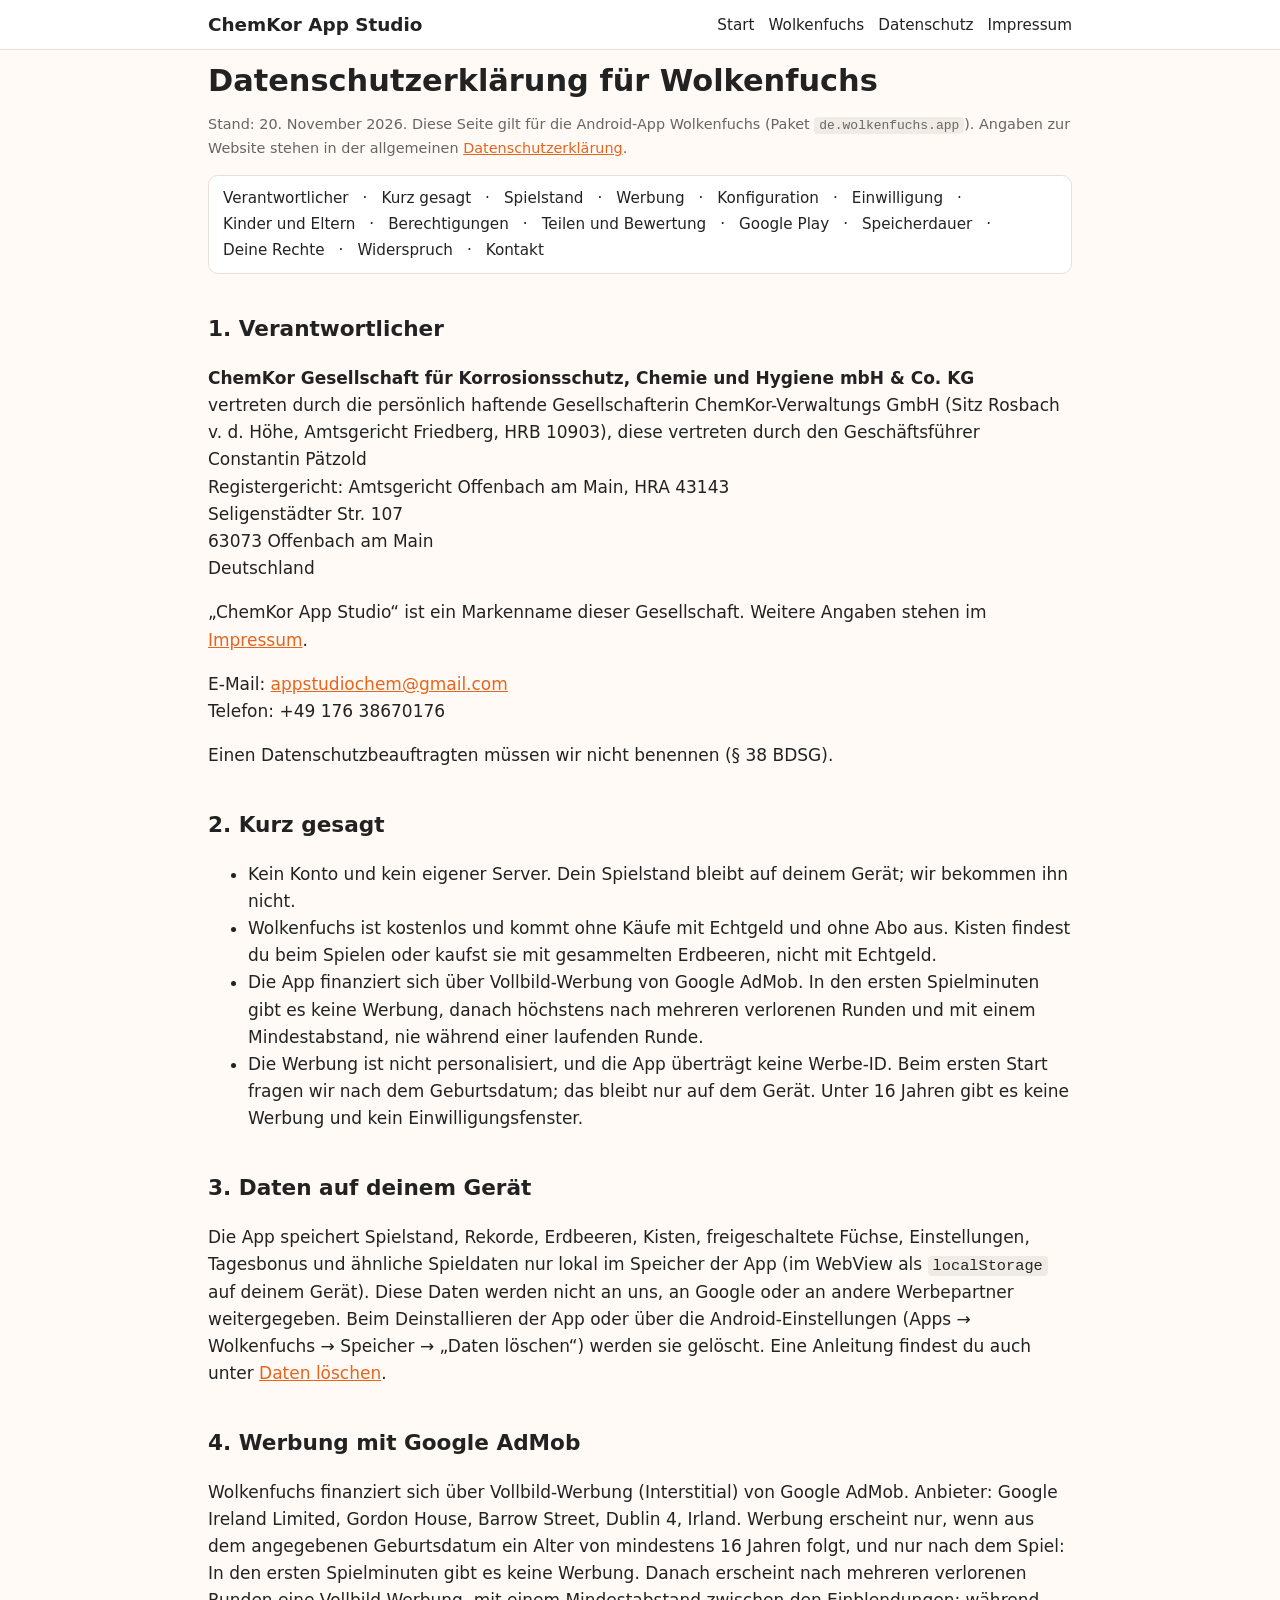
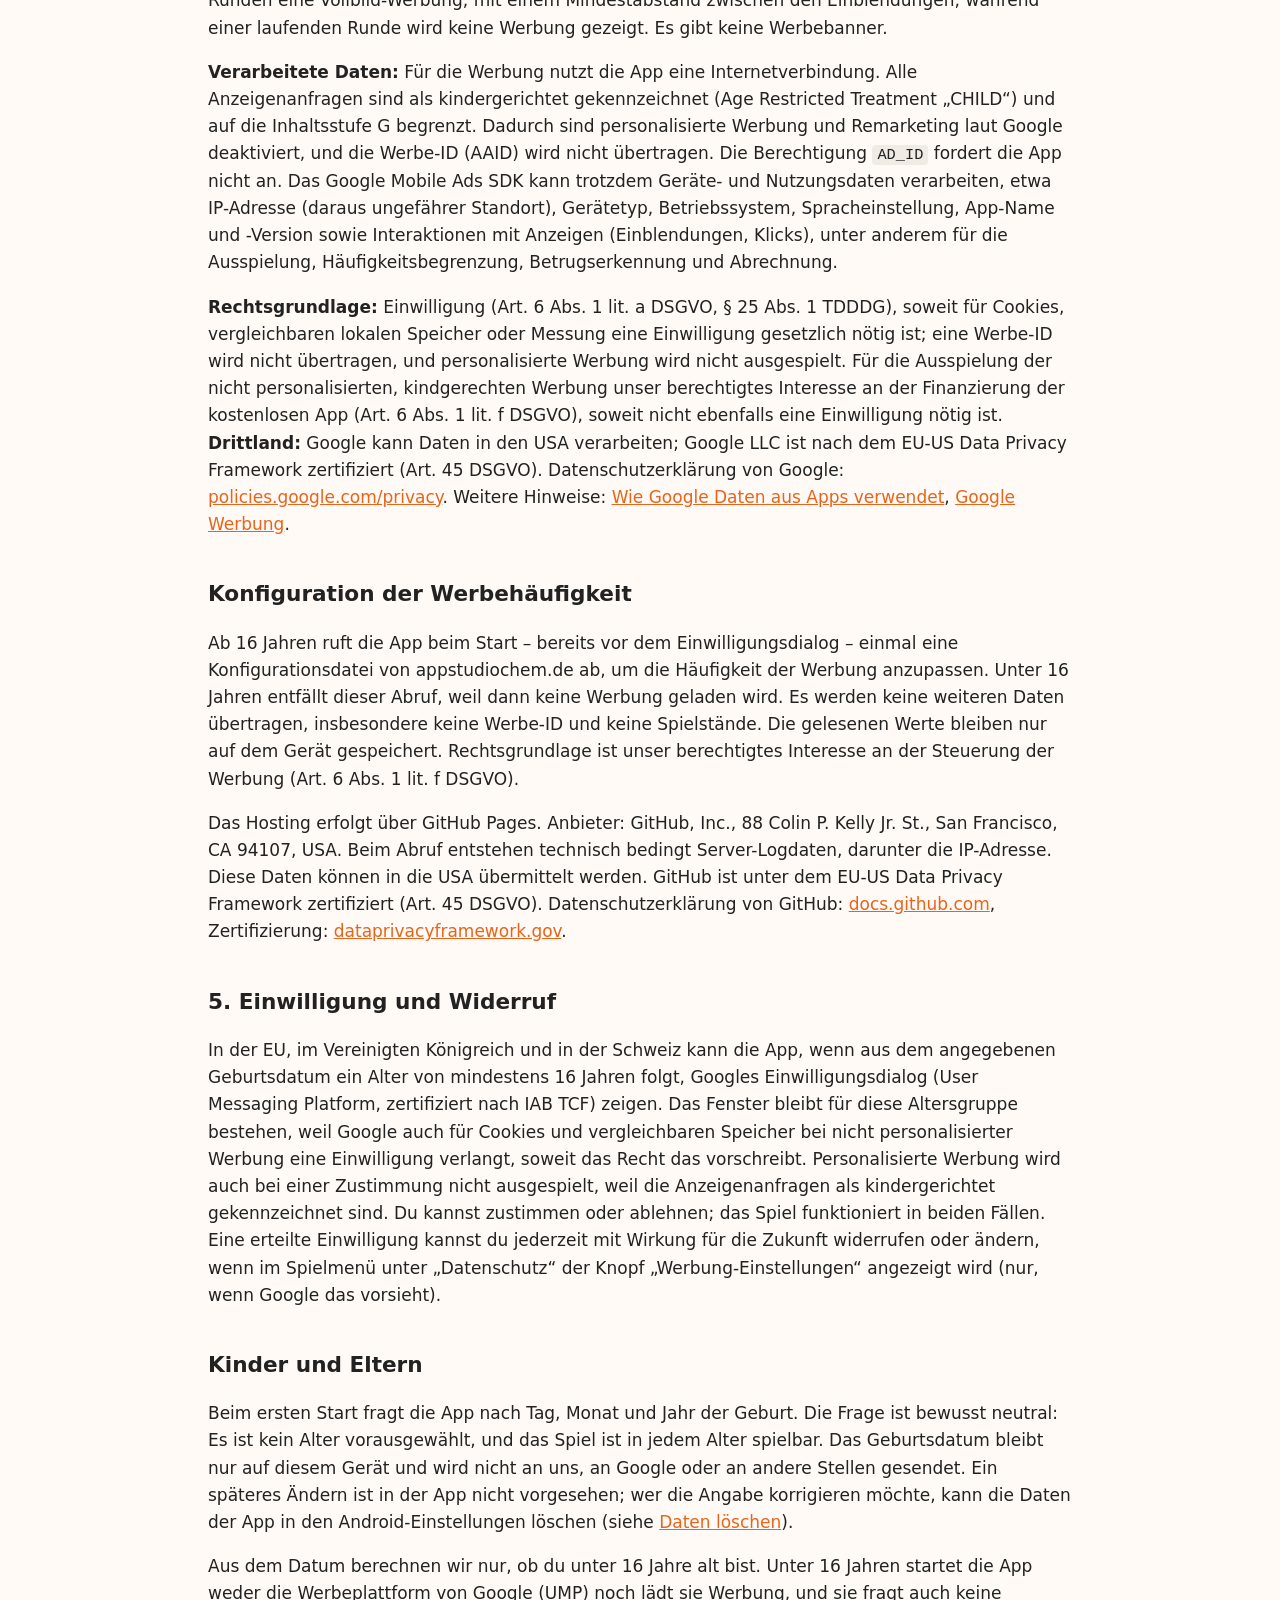
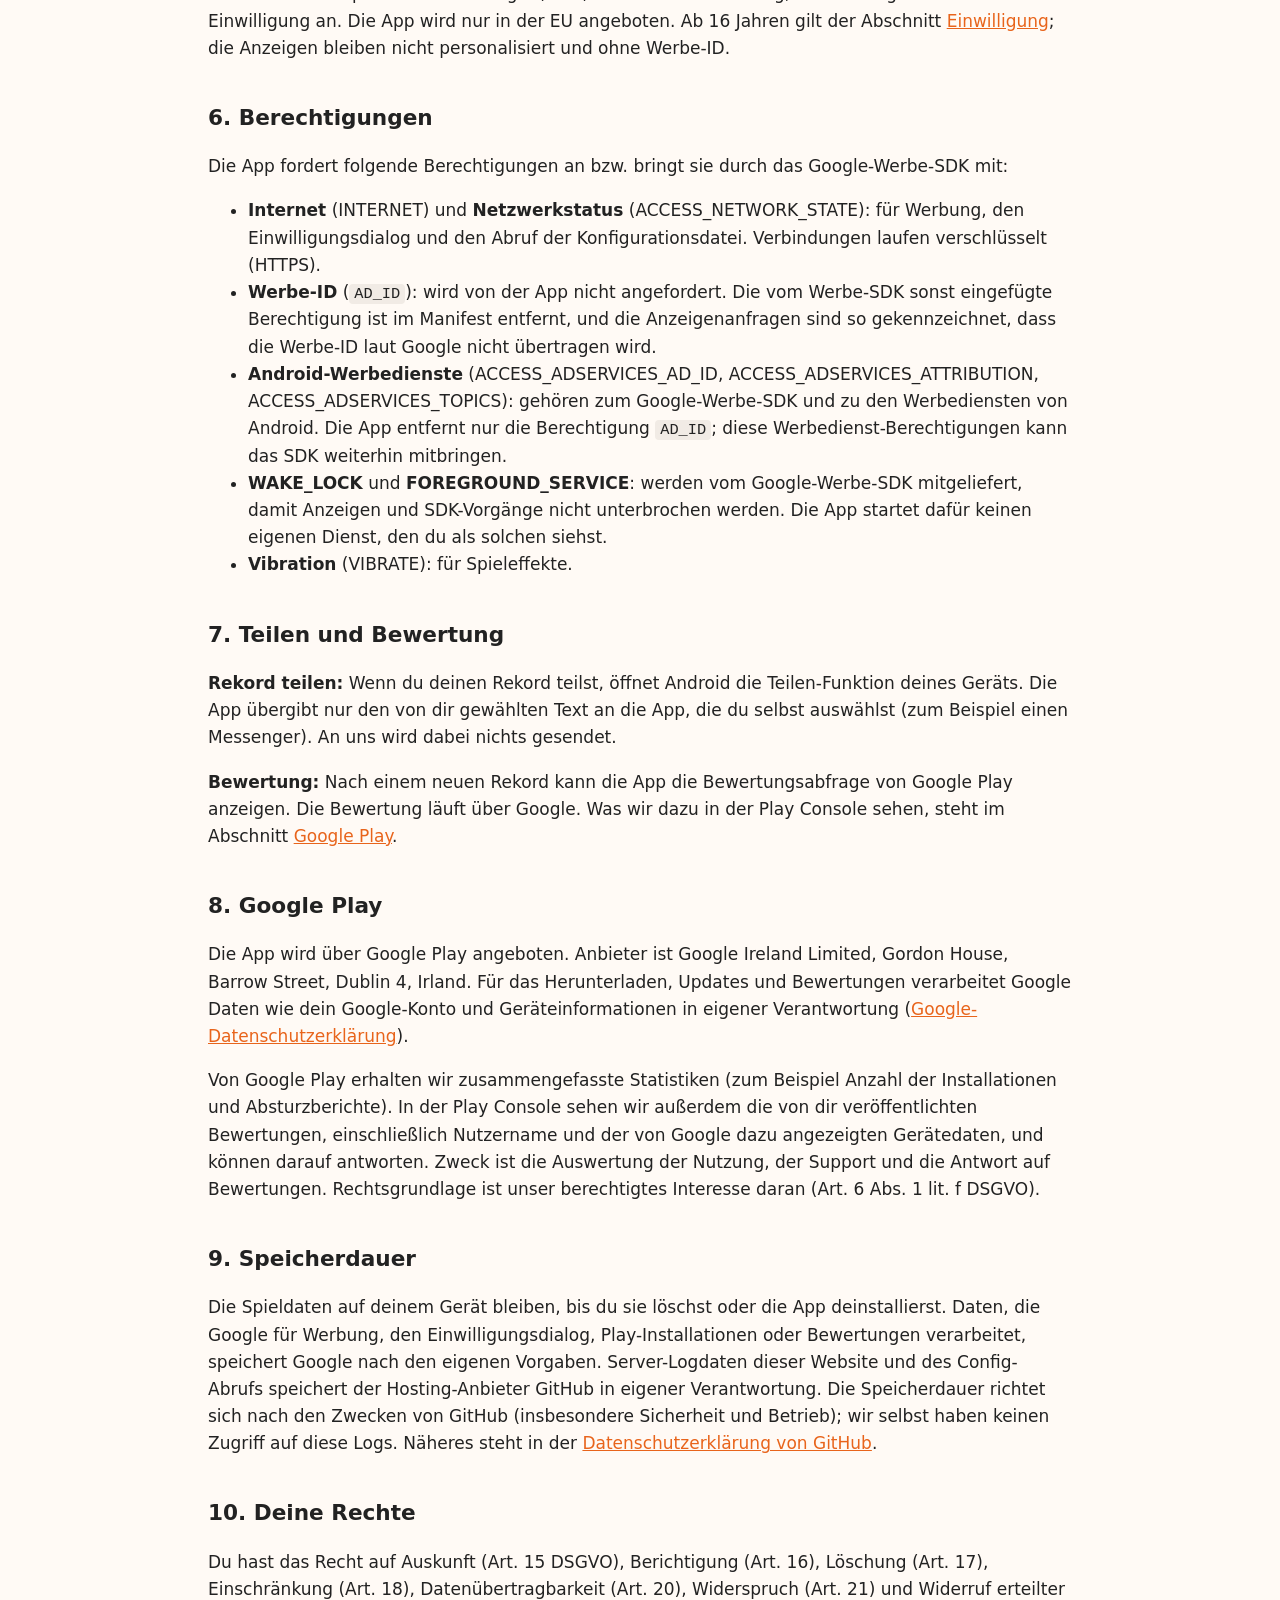
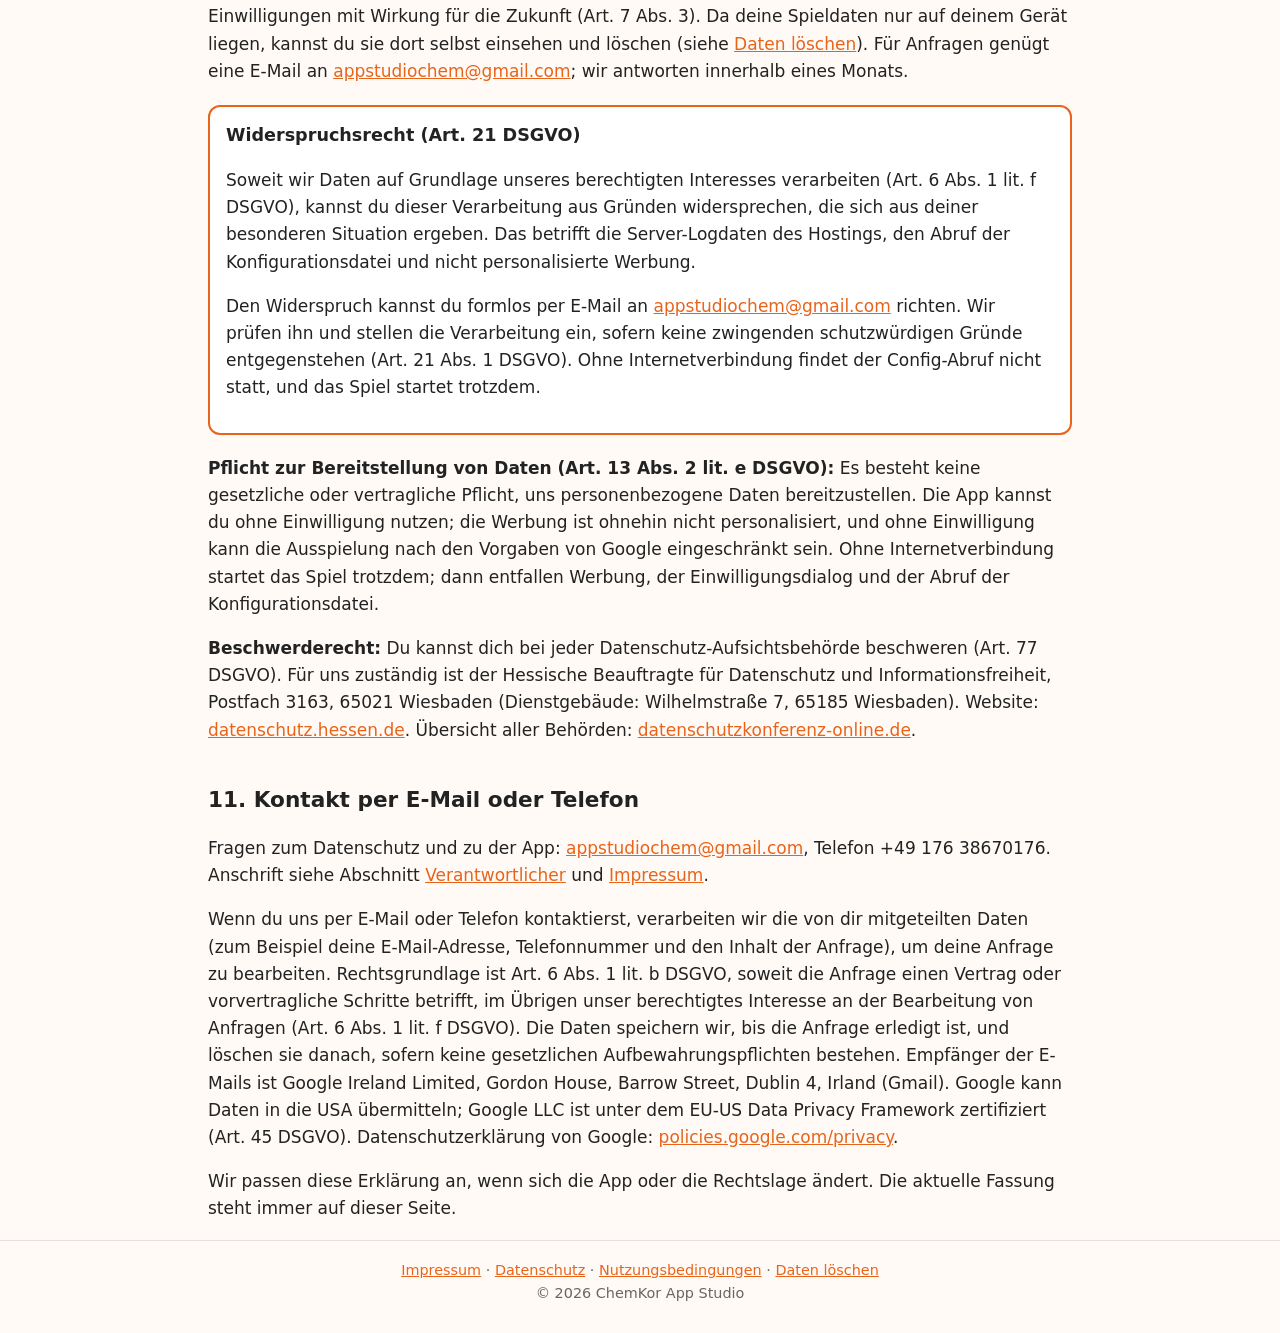
==== commit 5f723a1f: "Datenschutz Wolkenfuchs: unter 16 keine Werbung und kein UMP, Vertrieb nur in der EU." ====
--- a/datenschutz-wolkenfuchs/index.html
+++ b/datenschutz-wolkenfuchs/index.html
@@ -28,19 +28,19 @@
 <li>Kein Konto und kein eigener Server. Dein Spielstand bleibt auf deinem Gerät; wir bekommen ihn nicht.</li>
 <li>Wolkenfuchs ist kostenlos und kommt ohne Käufe mit Echtgeld und ohne Abo aus. Kisten findest du beim Spielen oder kaufst sie mit gesammelten Erdbeeren, nicht mit Echtgeld.</li>
 <li>Die App finanziert sich über Vollbild-Werbung von Google AdMob. In den ersten Spielminuten gibt es keine Werbung, danach höchstens nach mehreren verlorenen Runden und mit einem Mindestabstand, nie während einer laufenden Runde.</li>
-<li>Die Werbung ist nicht personalisiert, und die App überträgt keine Werbe-ID. Beim ersten Start fragen wir nach dem Geburtsdatum; das bleibt nur auf dem Gerät. Unter 16 Jahren gibt es in der EU, im Vereinigten Königreich und in der Schweiz keine Werbung und kein Einwilligungsfenster.</li>
+<li>Die Werbung ist nicht personalisiert, und die App überträgt keine Werbe-ID. Beim ersten Start fragen wir nach dem Geburtsdatum; das bleibt nur auf dem Gerät. Unter 16 Jahren gibt es keine Werbung und kein Einwilligungsfenster.</li>
 </ul>
 
 <h2 id="spielstand">3. Daten auf deinem Gerät</h2>
 <p>Die App speichert Spielstand, Rekorde, Erdbeeren, Kisten, freigeschaltete Füchse, Einstellungen, Tagesbonus und ähnliche Spieldaten nur lokal im Speicher der App (im WebView als <code>localStorage</code> auf deinem Gerät). Diese Daten werden nicht an uns, an Google oder an andere Werbepartner weitergegeben. Beim Deinstallieren der App oder über die Android-Einstellungen (Apps → Wolkenfuchs → Speicher → „Daten löschen“) werden sie gelöscht. Eine Anleitung findest du auch unter <a href="../loeschung.html">Daten löschen</a>.</p>
 
 <h2 id="werbung">4. Werbung mit Google AdMob</h2>
-<p>Wolkenfuchs finanziert sich über Vollbild-Werbung (Interstitial) von Google AdMob. Anbieter: Google Ireland Limited, Gordon House, Barrow Street, Dublin 4, Irland. Die Werbung erscheint nur nach dem Spiel: In den ersten Spielminuten gibt es keine Werbung. Danach erscheint nach mehreren verlorenen Runden eine Vollbild-Werbung, mit einem Mindestabstand zwischen den Einblendungen; während einer laufenden Runde wird keine Werbung gezeigt. Es gibt keine Werbebanner.</p>
+<p>Wolkenfuchs finanziert sich über Vollbild-Werbung (Interstitial) von Google AdMob. Anbieter: Google Ireland Limited, Gordon House, Barrow Street, Dublin 4, Irland. Werbung erscheint nur, wenn aus dem angegebenen Geburtsdatum ein Alter von mindestens 16 Jahren folgt, und nur nach dem Spiel: In den ersten Spielminuten gibt es keine Werbung. Danach erscheint nach mehreren verlorenen Runden eine Vollbild-Werbung, mit einem Mindestabstand zwischen den Einblendungen; während einer laufenden Runde wird keine Werbung gezeigt. Es gibt keine Werbebanner.</p>
 <p><strong>Verarbeitete Daten:</strong> Für die Werbung nutzt die App eine Internetverbindung. Alle Anzeigenanfragen sind als kindergerichtet gekennzeichnet (Age Restricted Treatment „CHILD“) und auf die Inhaltsstufe G begrenzt. Dadurch sind personalisierte Werbung und Remarketing laut Google deaktiviert, und die Werbe-ID (AAID) wird nicht übertragen. Die Berechtigung <code>AD_ID</code> fordert die App nicht an. Das Google Mobile Ads SDK kann trotzdem Geräte- und Nutzungsdaten verarbeiten, etwa IP-Adresse (daraus ungefährer Standort), Gerätetyp, Betriebssystem, Spracheinstellung, App-Name und -Version sowie Interaktionen mit Anzeigen (Einblendungen, Klicks), unter anderem für die Ausspielung, Häufigkeitsbegrenzung, Betrugserkennung und Abrechnung.</p>
 <p><strong>Rechtsgrundlage:</strong> Einwilligung (Art. 6 Abs. 1 lit. a DSGVO, § 25 Abs. 1 TDDDG), soweit für Cookies, vergleichbaren lokalen Speicher oder Messung eine Einwilligung gesetzlich nötig ist; eine Werbe-ID wird nicht übertragen, und personalisierte Werbung wird nicht ausgespielt. Für die Ausspielung der nicht personalisierten, kindgerechten Werbung unser berechtigtes Interesse an der Finanzierung der kostenlosen App (Art. 6 Abs. 1 lit. f DSGVO), soweit nicht ebenfalls eine Einwilligung nötig ist. <strong>Drittland:</strong> Google kann Daten in den USA verarbeiten; Google LLC ist nach dem EU-US Data Privacy Framework zertifiziert (Art. 45 DSGVO). Datenschutzerklärung von Google: <a href="https://policies.google.com/privacy">policies.google.com/privacy</a>. Weitere Hinweise: <a href="https://policies.google.com/technologies/partner-sites">Wie Google Daten aus Apps verwendet</a>, <a href="https://policies.google.com/technologies/ads">Google Werbung</a>.</p>
 
 <h2 id="config">Konfiguration der Werbehäufigkeit</h2>
-<p>Die App ruft beim Start – bereits vor dem Einwilligungsdialog – einmal eine Konfigurationsdatei von appstudiochem.de ab, um die Häufigkeit der Werbung anzupassen. Es werden keine weiteren Daten übertragen, insbesondere keine Werbe-ID und keine Spielstände. Die gelesenen Werte bleiben nur auf dem Gerät gespeichert. Rechtsgrundlage ist unser berechtigtes Interesse an der Steuerung der Werbung (Art. 6 Abs. 1 lit. f DSGVO).</p>
+<p>Ab 16 Jahren ruft die App beim Start – bereits vor dem Einwilligungsdialog – einmal eine Konfigurationsdatei von appstudiochem.de ab, um die Häufigkeit der Werbung anzupassen. Unter 16 Jahren entfällt dieser Abruf, weil dann keine Werbung geladen wird. Es werden keine weiteren Daten übertragen, insbesondere keine Werbe-ID und keine Spielstände. Die gelesenen Werte bleiben nur auf dem Gerät gespeichert. Rechtsgrundlage ist unser berechtigtes Interesse an der Steuerung der Werbung (Art. 6 Abs. 1 lit. f DSGVO).</p>
 <p>Das Hosting erfolgt über GitHub Pages. Anbieter: GitHub, Inc., 88 Colin P. Kelly Jr. St., San Francisco, CA 94107, USA. Beim Abruf entstehen technisch bedingt Server-Logdaten, darunter die IP-Adresse. Diese Daten können in die USA übermittelt werden. GitHub ist unter dem EU-US Data Privacy Framework zertifiziert (Art. 45 DSGVO). Datenschutzerklärung von GitHub: <a href="https://docs.github.com/en/site-policy/privacy-policies/github-general-privacy-statement">docs.github.com</a>, Zertifizierung: <a href="https://www.dataprivacyframework.gov/participant/6174">dataprivacyframework.gov</a>.</p>
 
 <h2 id="einwilligung">5. Einwilligung und Widerruf</h2>
@@ -48,7 +48,7 @@
 
 <h2 id="kinder">Kinder und Eltern</h2>
 <p>Beim ersten Start fragt die App nach Tag, Monat und Jahr der Geburt. Die Frage ist bewusst neutral: Es ist kein Alter vorausgewählt, und das Spiel ist in jedem Alter spielbar. Das Geburtsdatum bleibt nur auf diesem Gerät und wird nicht an uns, an Google oder an andere Stellen gesendet. Ein späteres Ändern ist in der App nicht vorgesehen; wer die Angabe korrigieren möchte, kann die Daten der App in den Android-Einstellungen löschen (siehe <a href="../loeschung.html">Daten löschen</a>).</p>
-<p>Aus dem Datum berechnen wir nur, ob du unter 16 Jahre alt bist. Unter 16 Jahren zeigt die App in der EU, im Vereinigten Königreich und in der Schweiz kein Einwilligungsfenster und keine Werbung. Außerhalb dieser Gebiete kann unter 16 Jahren weiterhin die kindgerechte, nicht personalisierte Werbung erscheinen. Ab 16 Jahren gilt der Abschnitt <a href="#einwilligung">Einwilligung</a>; die Anzeigen bleiben nicht personalisiert und ohne Werbe-ID.</p>
+<p>Aus dem Datum berechnen wir nur, ob du unter 16 Jahre alt bist. Unter 16 Jahren startet die App weder die Werbeplattform von Google (UMP) noch lädt sie Werbung, und sie fragt auch keine Einwilligung an. Die App wird nur in der EU angeboten. Ab 16 Jahren gilt der Abschnitt <a href="#einwilligung">Einwilligung</a>; die Anzeigen bleiben nicht personalisiert und ohne Werbe-ID.</p>
 
 <h2 id="berechtigungen">6. Berechtigungen</h2>
 <p>Die App fordert folgende Berechtigungen an bzw. bringt sie durch das Google-Werbe-SDK mit:</p>
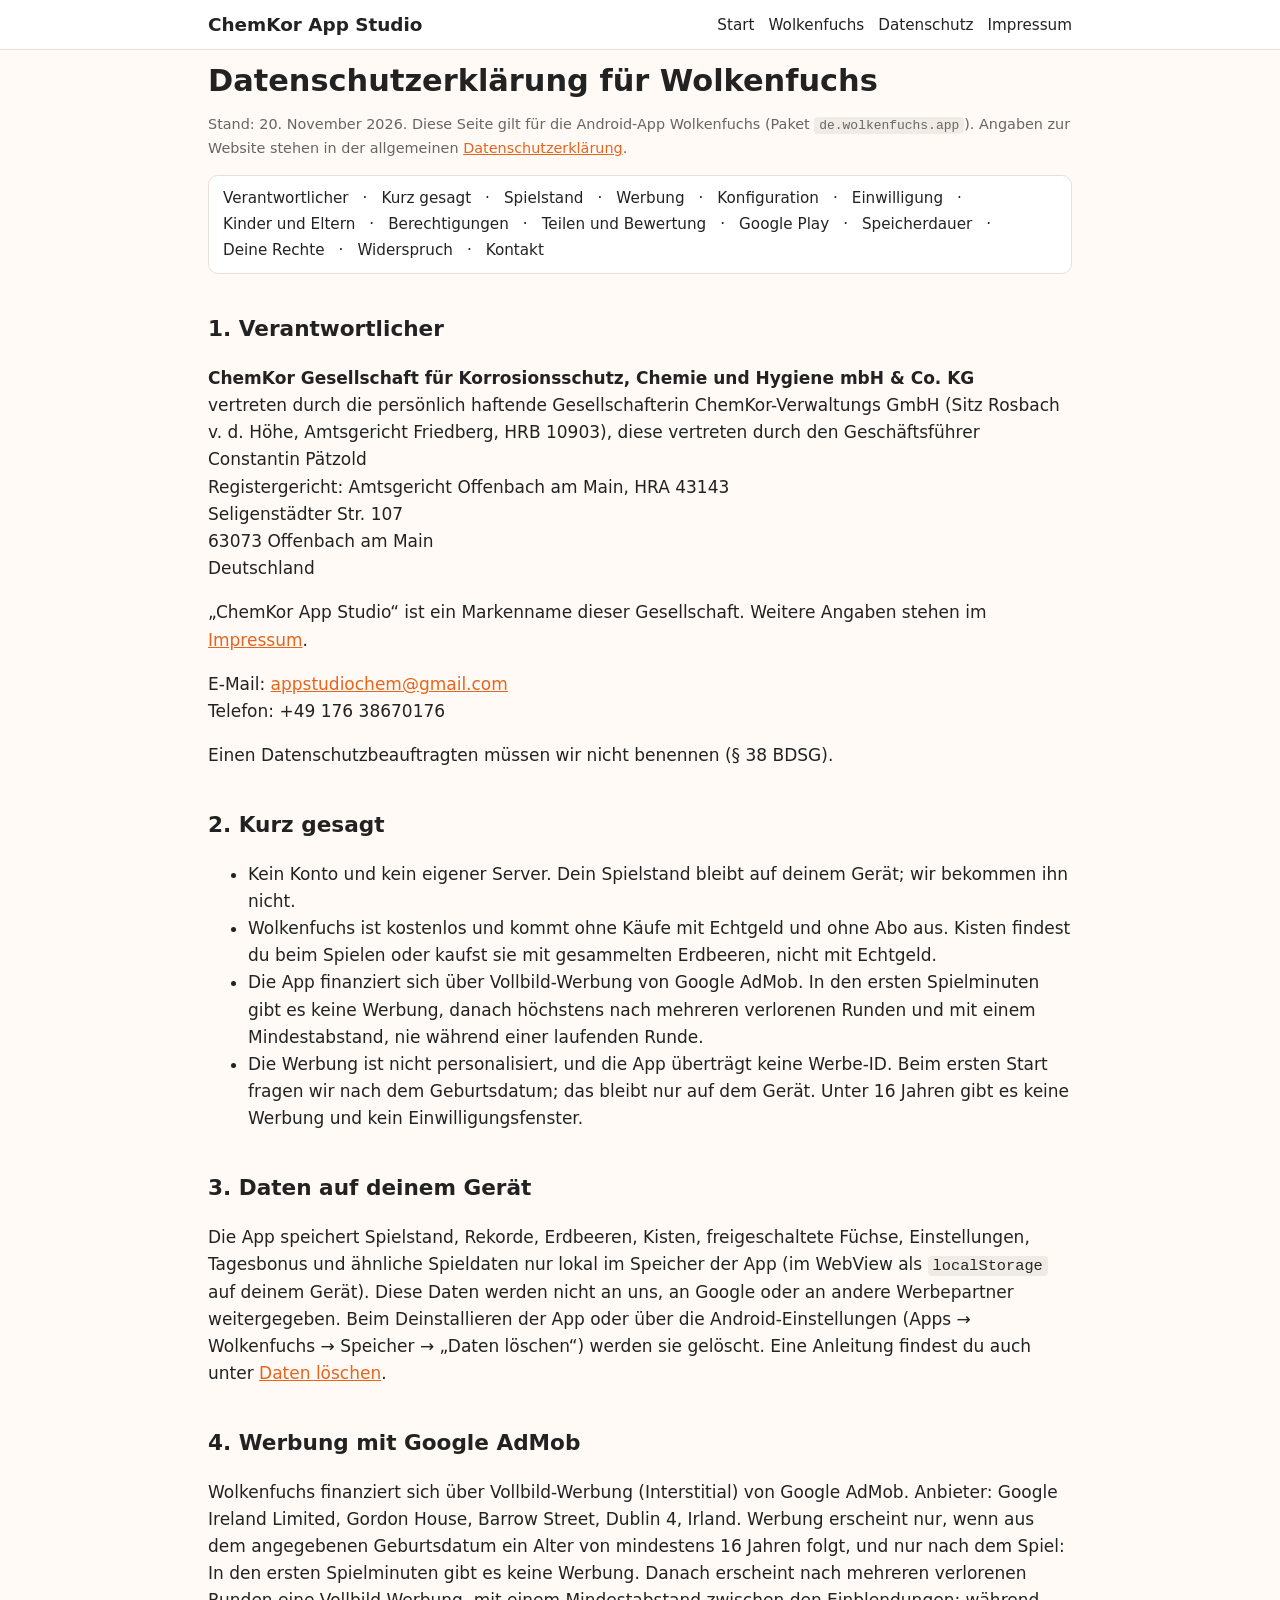
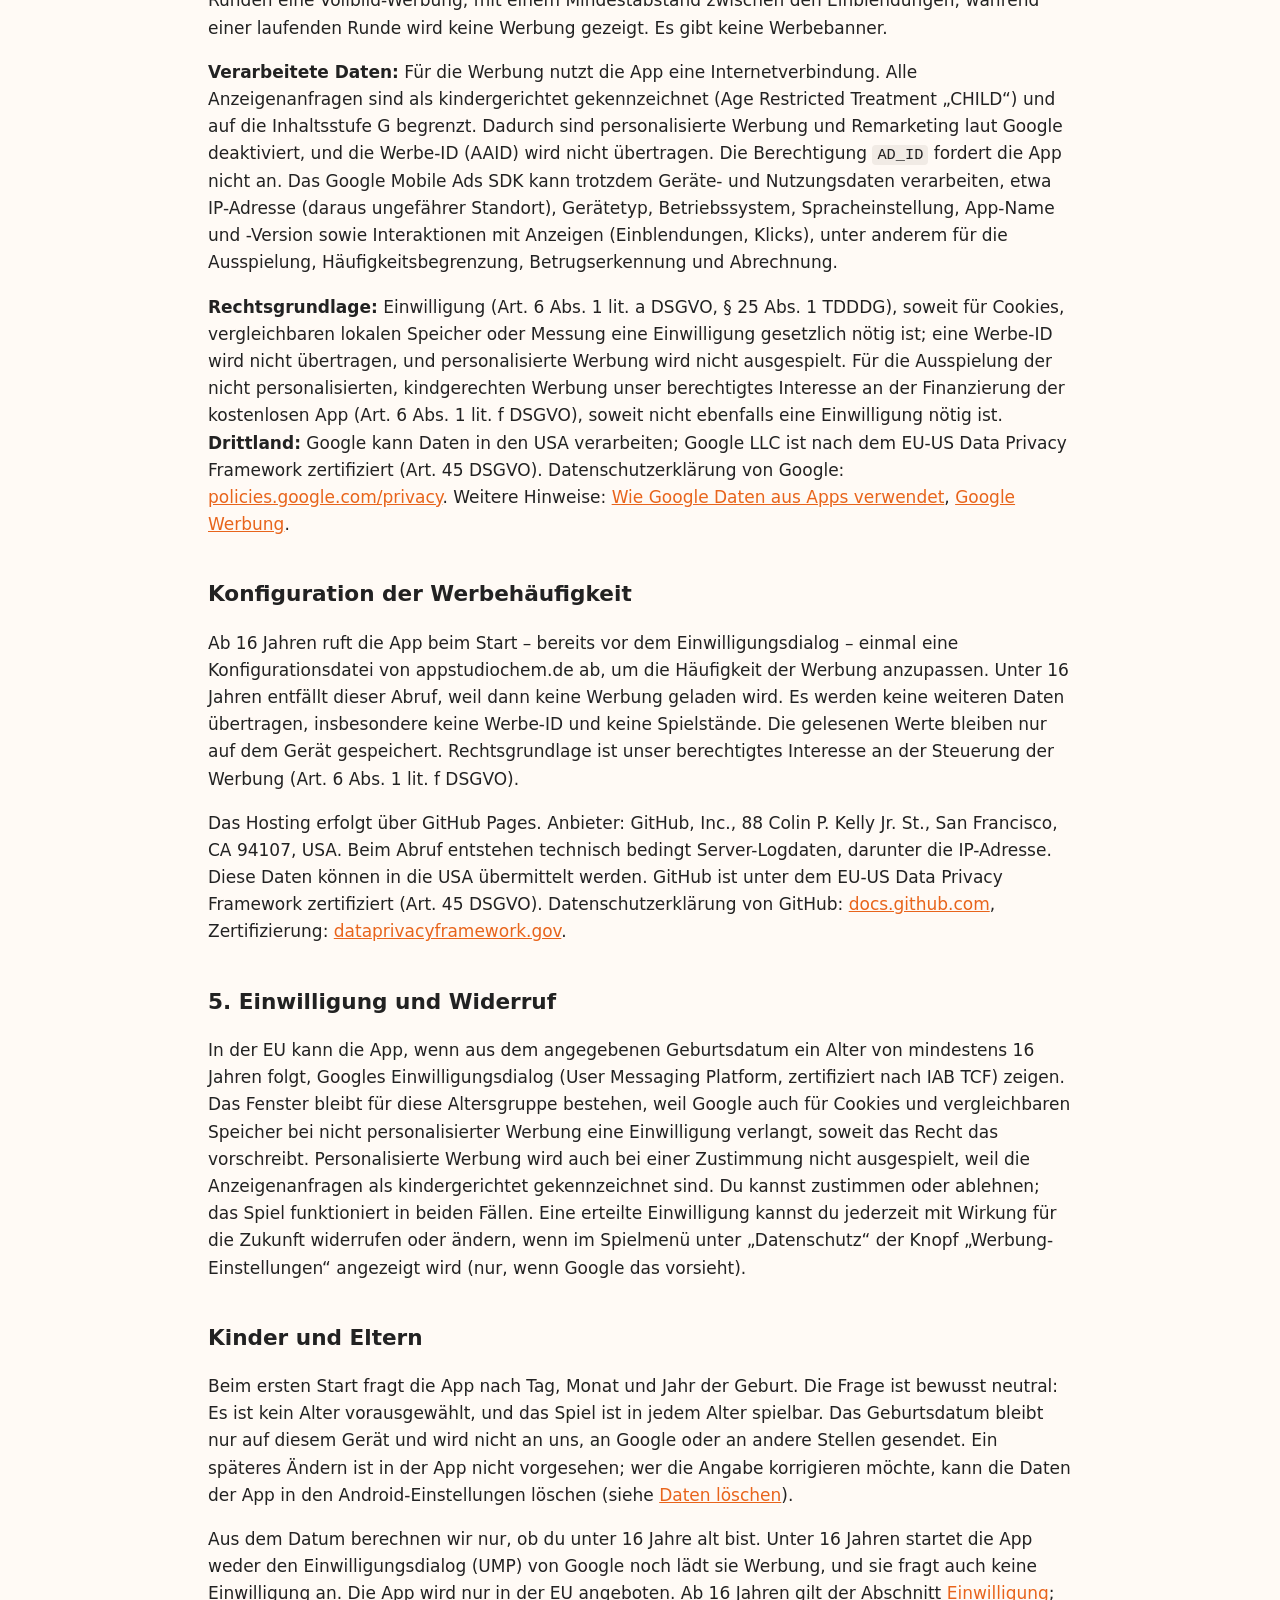
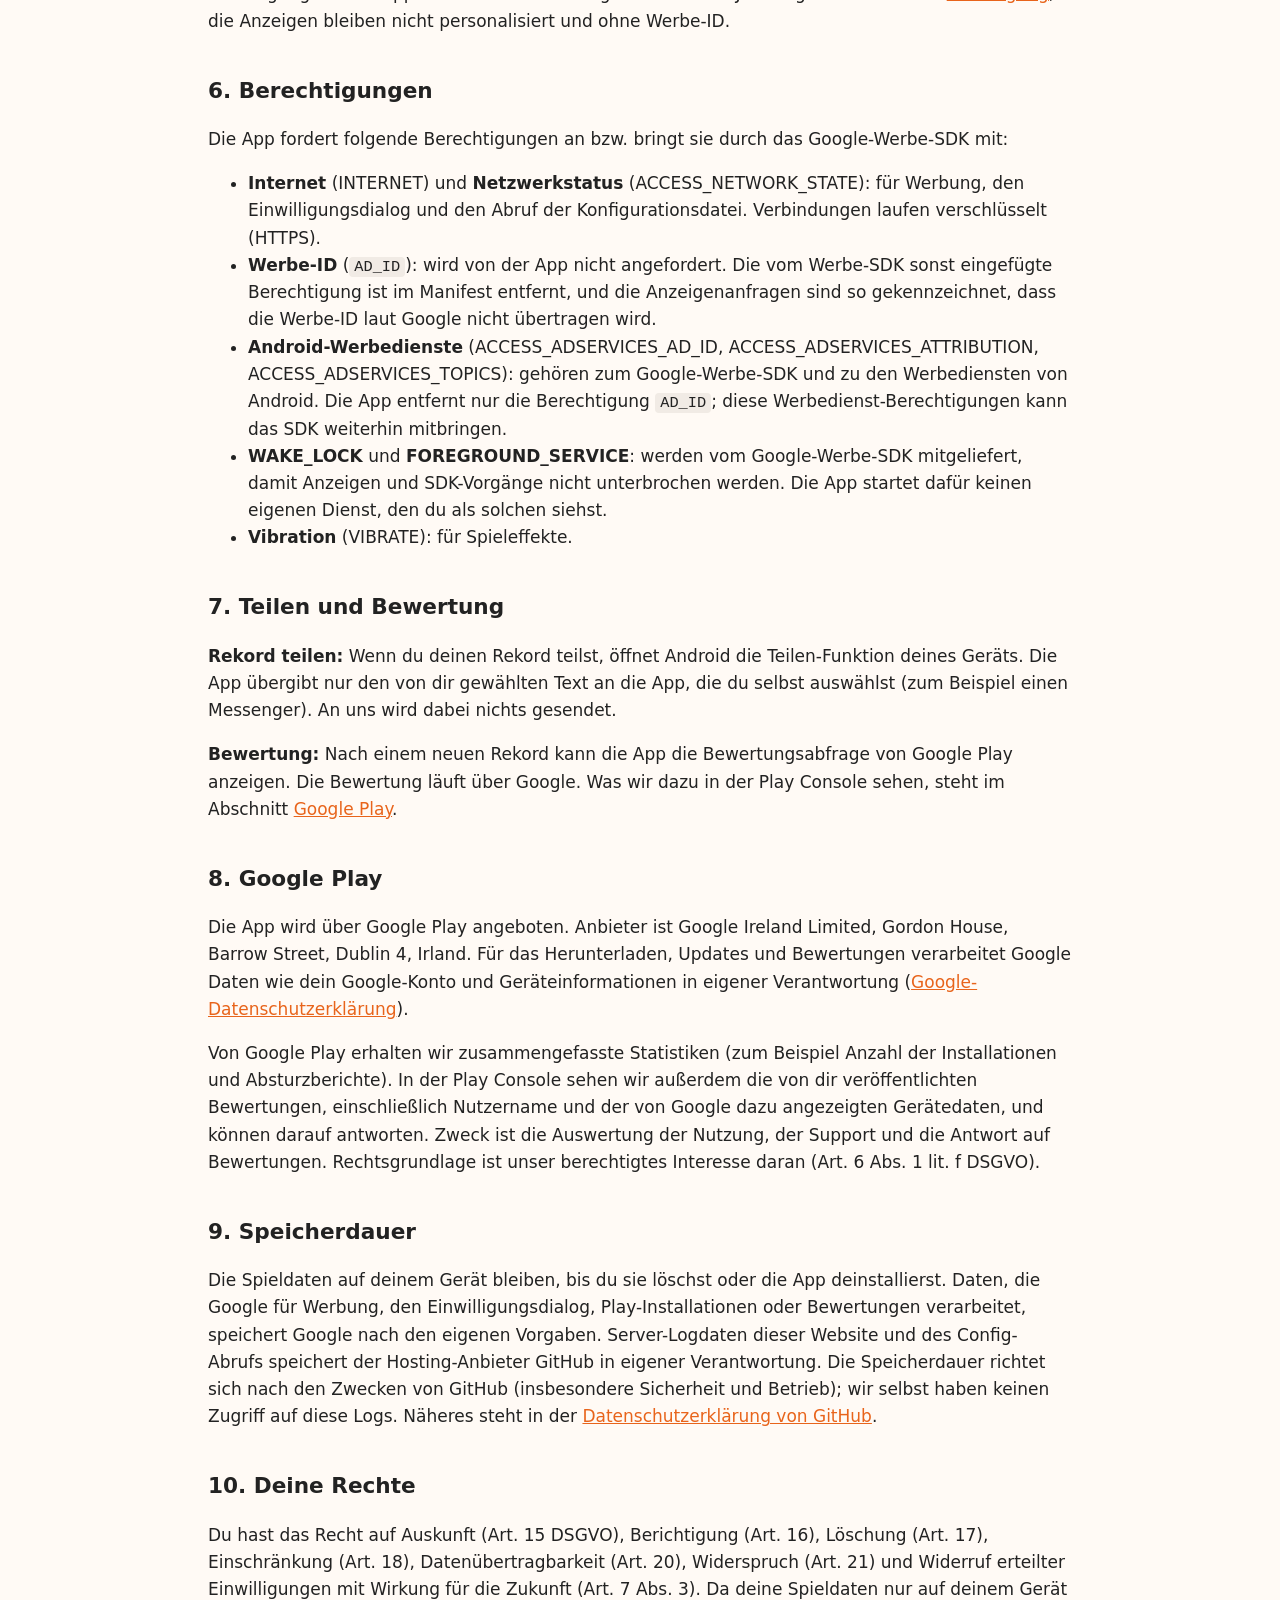
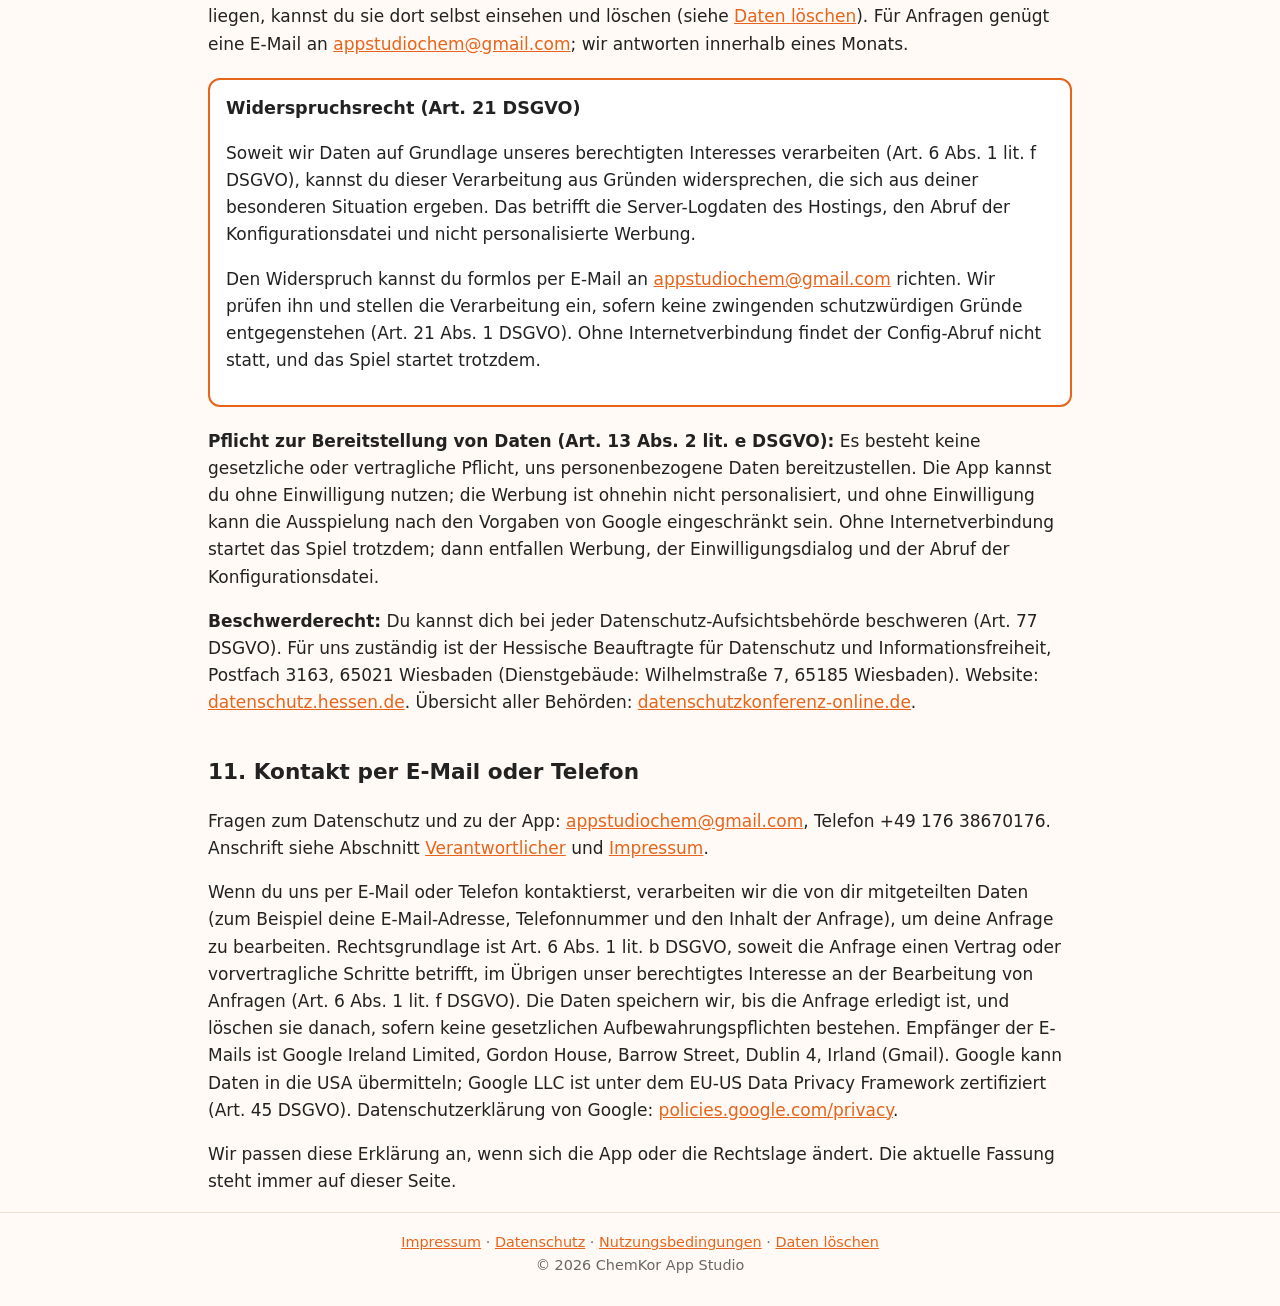
==== commit b3576560: "Datenschutz Wolkenfuchs: Einwilligung nur in der EU, UMP als Einwilligungsdialog." ====
--- a/datenschutz-wolkenfuchs/index.html
+++ b/datenschutz-wolkenfuchs/index.html
@@ -44,11 +44,11 @@
 <p>Das Hosting erfolgt über GitHub Pages. Anbieter: GitHub, Inc., 88 Colin P. Kelly Jr. St., San Francisco, CA 94107, USA. Beim Abruf entstehen technisch bedingt Server-Logdaten, darunter die IP-Adresse. Diese Daten können in die USA übermittelt werden. GitHub ist unter dem EU-US Data Privacy Framework zertifiziert (Art. 45 DSGVO). Datenschutzerklärung von GitHub: <a href="https://docs.github.com/en/site-policy/privacy-policies/github-general-privacy-statement">docs.github.com</a>, Zertifizierung: <a href="https://www.dataprivacyframework.gov/participant/6174">dataprivacyframework.gov</a>.</p>
 
 <h2 id="einwilligung">5. Einwilligung und Widerruf</h2>
-<p>In der EU, im Vereinigten Königreich und in der Schweiz kann die App, wenn aus dem angegebenen Geburtsdatum ein Alter von mindestens 16 Jahren folgt, Googles Einwilligungsdialog (User Messaging Platform, zertifiziert nach IAB TCF) zeigen. Das Fenster bleibt für diese Altersgruppe bestehen, weil Google auch für Cookies und vergleichbaren Speicher bei nicht personalisierter Werbung eine Einwilligung verlangt, soweit das Recht das vorschreibt. Personalisierte Werbung wird auch bei einer Zustimmung nicht ausgespielt, weil die Anzeigenanfragen als kindergerichtet gekennzeichnet sind. Du kannst zustimmen oder ablehnen; das Spiel funktioniert in beiden Fällen. Eine erteilte Einwilligung kannst du jederzeit mit Wirkung für die Zukunft widerrufen oder ändern, wenn im Spielmenü unter „Datenschutz“ der Knopf „Werbung-Einstellungen“ angezeigt wird (nur, wenn Google das vorsieht).</p>
+<p>In der EU kann die App, wenn aus dem angegebenen Geburtsdatum ein Alter von mindestens 16 Jahren folgt, Googles Einwilligungsdialog (User Messaging Platform, zertifiziert nach IAB TCF) zeigen. Das Fenster bleibt für diese Altersgruppe bestehen, weil Google auch für Cookies und vergleichbaren Speicher bei nicht personalisierter Werbung eine Einwilligung verlangt, soweit das Recht das vorschreibt. Personalisierte Werbung wird auch bei einer Zustimmung nicht ausgespielt, weil die Anzeigenanfragen als kindergerichtet gekennzeichnet sind. Du kannst zustimmen oder ablehnen; das Spiel funktioniert in beiden Fällen. Eine erteilte Einwilligung kannst du jederzeit mit Wirkung für die Zukunft widerrufen oder ändern, wenn im Spielmenü unter „Datenschutz“ der Knopf „Werbung-Einstellungen“ angezeigt wird (nur, wenn Google das vorsieht).</p>
 
 <h2 id="kinder">Kinder und Eltern</h2>
 <p>Beim ersten Start fragt die App nach Tag, Monat und Jahr der Geburt. Die Frage ist bewusst neutral: Es ist kein Alter vorausgewählt, und das Spiel ist in jedem Alter spielbar. Das Geburtsdatum bleibt nur auf diesem Gerät und wird nicht an uns, an Google oder an andere Stellen gesendet. Ein späteres Ändern ist in der App nicht vorgesehen; wer die Angabe korrigieren möchte, kann die Daten der App in den Android-Einstellungen löschen (siehe <a href="../loeschung.html">Daten löschen</a>).</p>
-<p>Aus dem Datum berechnen wir nur, ob du unter 16 Jahre alt bist. Unter 16 Jahren startet die App weder die Werbeplattform von Google (UMP) noch lädt sie Werbung, und sie fragt auch keine Einwilligung an. Die App wird nur in der EU angeboten. Ab 16 Jahren gilt der Abschnitt <a href="#einwilligung">Einwilligung</a>; die Anzeigen bleiben nicht personalisiert und ohne Werbe-ID.</p>
+<p>Aus dem Datum berechnen wir nur, ob du unter 16 Jahre alt bist. Unter 16 Jahren startet die App weder den Einwilligungsdialog (UMP) von Google noch lädt sie Werbung, und sie fragt auch keine Einwilligung an. Die App wird nur in der EU angeboten. Ab 16 Jahren gilt der Abschnitt <a href="#einwilligung">Einwilligung</a>; die Anzeigen bleiben nicht personalisiert und ohne Werbe-ID.</p>
 
 <h2 id="berechtigungen">6. Berechtigungen</h2>
 <p>Die App fordert folgende Berechtigungen an bzw. bringt sie durch das Google-Werbe-SDK mit:</p>
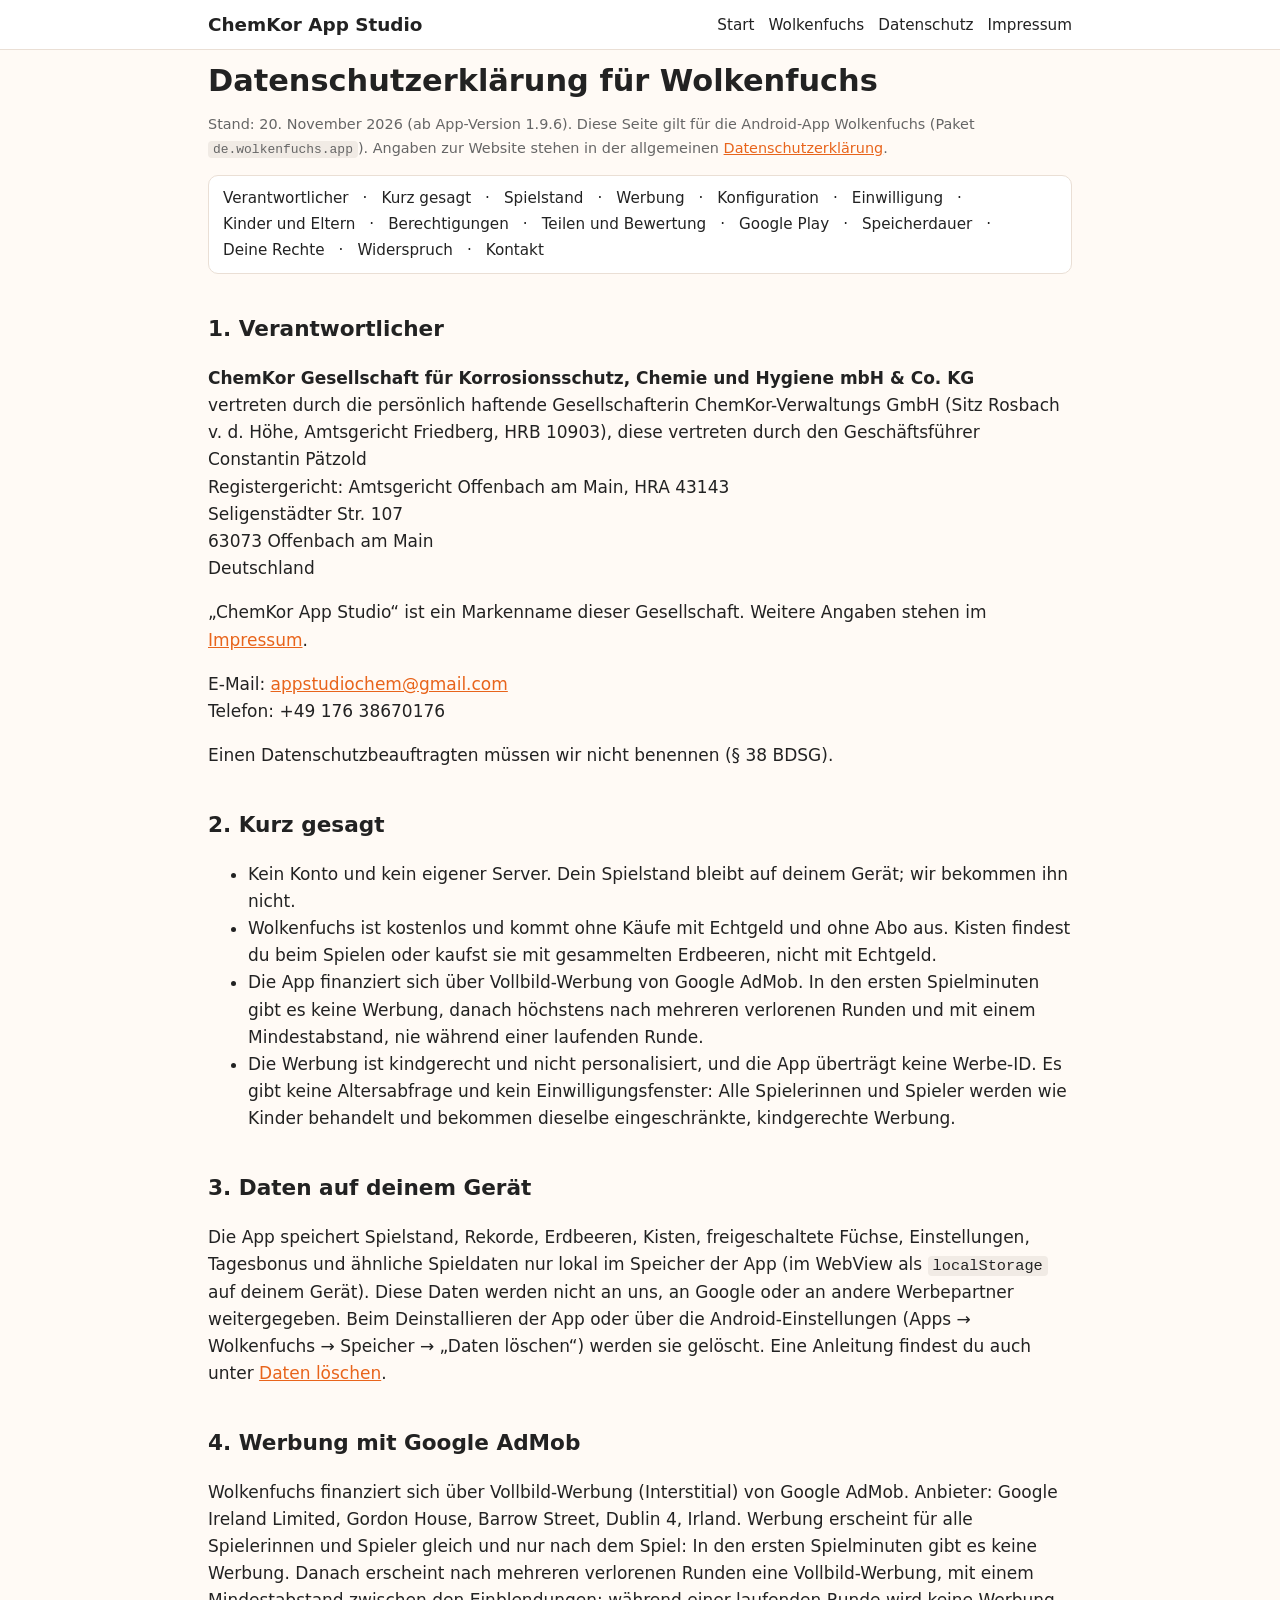
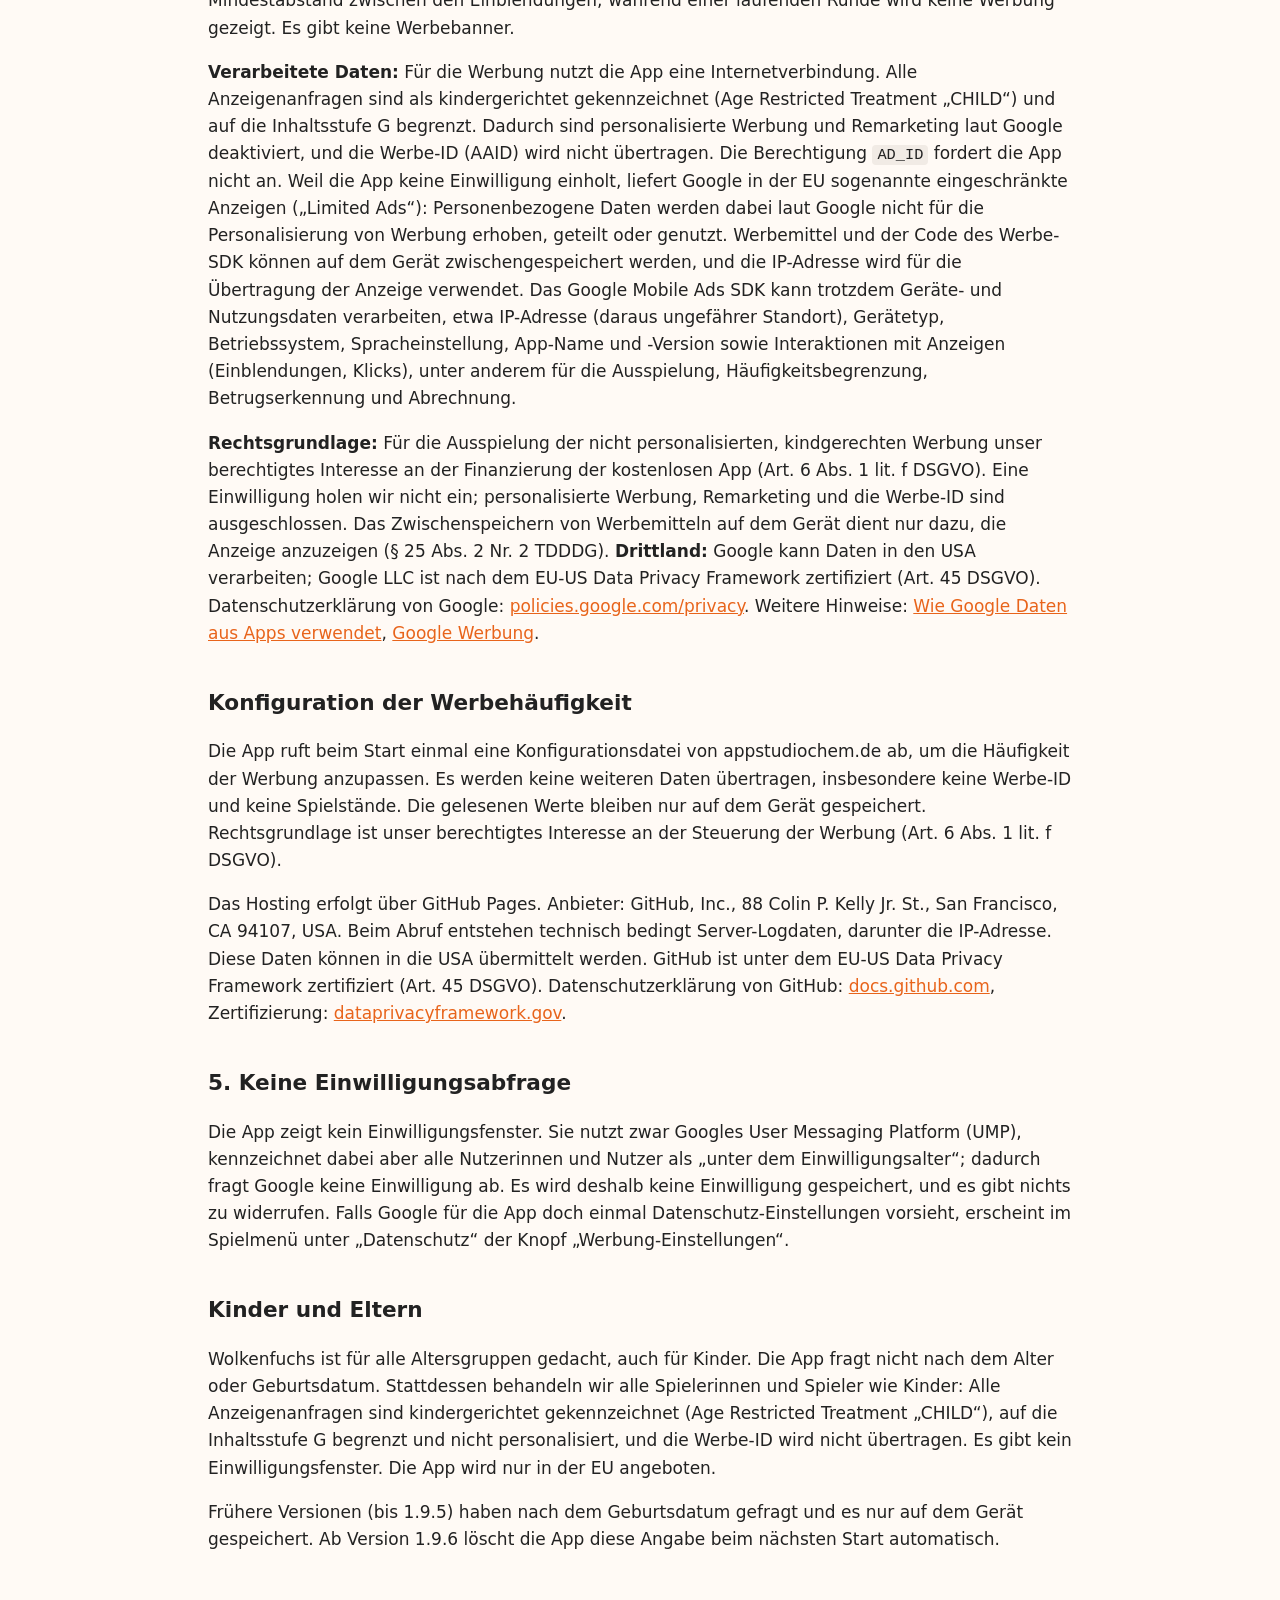
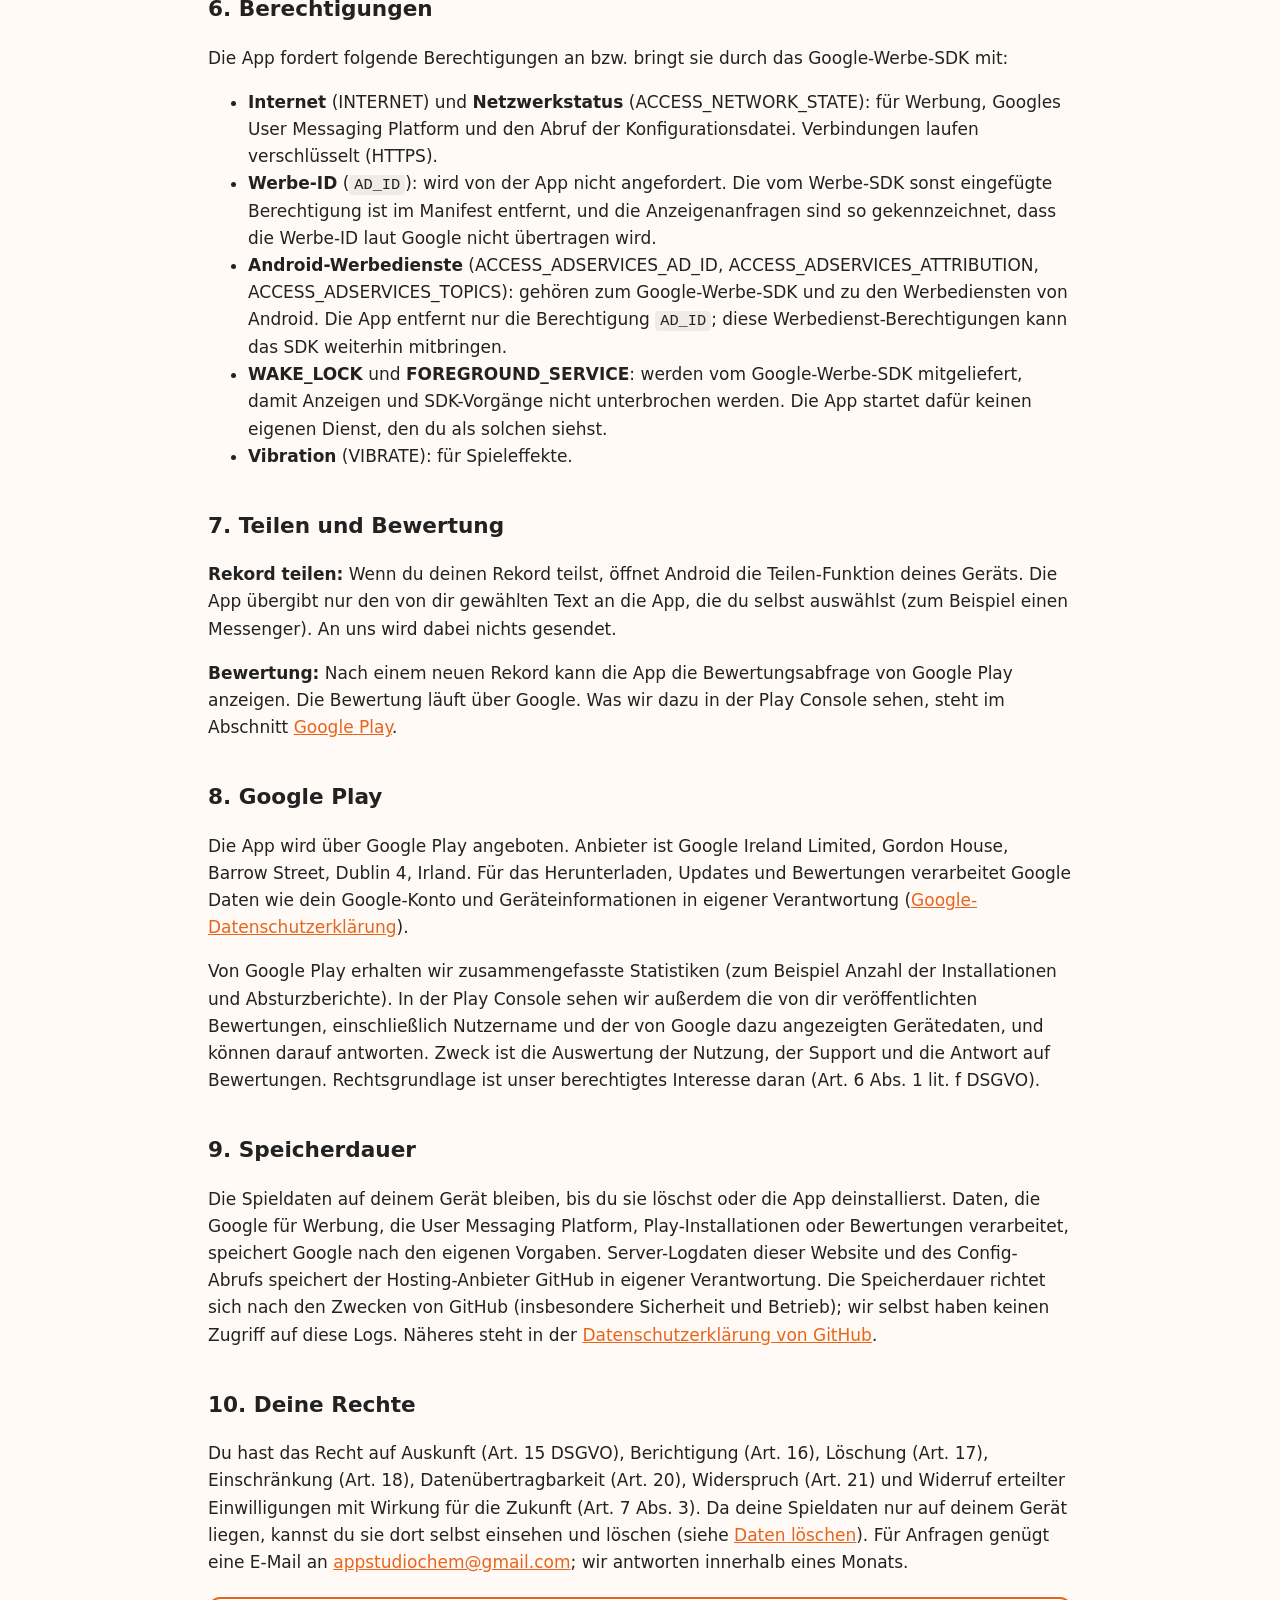
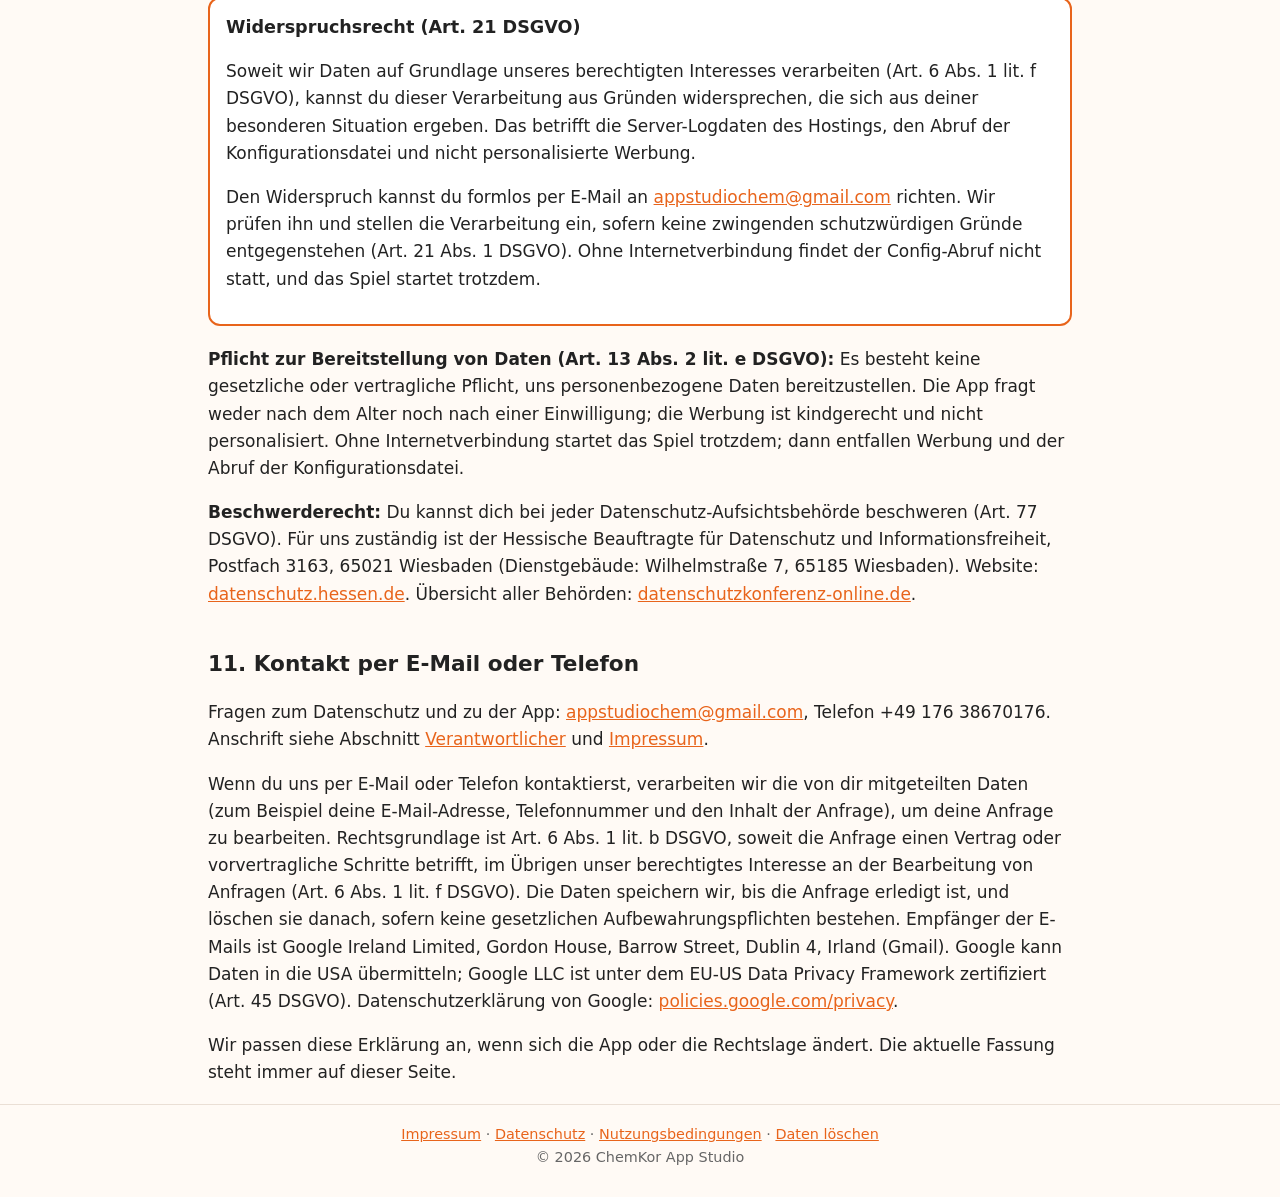
==== commit 684467d3: "Entwurf Datenschutz Wolkenfuchs 1.9.6: keine Altersabfrage, kindgerechte Limited Ads für alle, kein " ====
--- a/datenschutz-wolkenfuchs/index.html
+++ b/datenschutz-wolkenfuchs/index.html
@@ -14,7 +14,7 @@
 <main class="wrap">
 
 <h1>Datenschutzerklärung für Wolkenfuchs</h1>
-<p class="muted">Stand: 20. November 2026. Diese Seite gilt für die Android-App Wolkenfuchs (Paket <code>de.wolkenfuchs.app</code>). Angaben zur Website stehen in der allgemeinen <a href="../datenschutz.html">Datenschutzerklärung</a>.</p>
+<p class="muted">Stand: 20. November 2026 (ab App-Version 1.9.6). Diese Seite gilt für die Android-App Wolkenfuchs (Paket <code>de.wolkenfuchs.app</code>). Angaben zur Website stehen in der allgemeinen <a href="../datenschutz.html">Datenschutzerklärung</a>.</p>
 <nav class="toc"><a href="#verantwortlicher">Verantwortlicher</a> · <a href="#kurz">Kurz gesagt</a> · <a href="#spielstand">Spielstand</a> · <a href="#werbung">Werbung</a> · <a href="#config">Konfiguration</a> · <a href="#einwilligung">Einwilligung</a> · <a href="#kinder">Kinder und Eltern</a> · <a href="#berechtigungen">Berechtigungen</a> · <a href="#teilen">Teilen und Bewertung</a> · <a href="#googleplay">Google Play</a> · <a href="#speicher">Speicherdauer</a> · <a href="#rechte">Deine Rechte</a> · <a href="#widerspruch">Widerspruch</a> · <a href="#kontakt">Kontakt</a></nav>
 
 <h2 id="verantwortlicher">1. Verantwortlicher</h2>
@@ -28,32 +28,32 @@
 <li>Kein Konto und kein eigener Server. Dein Spielstand bleibt auf deinem Gerät; wir bekommen ihn nicht.</li>
 <li>Wolkenfuchs ist kostenlos und kommt ohne Käufe mit Echtgeld und ohne Abo aus. Kisten findest du beim Spielen oder kaufst sie mit gesammelten Erdbeeren, nicht mit Echtgeld.</li>
 <li>Die App finanziert sich über Vollbild-Werbung von Google AdMob. In den ersten Spielminuten gibt es keine Werbung, danach höchstens nach mehreren verlorenen Runden und mit einem Mindestabstand, nie während einer laufenden Runde.</li>
-<li>Die Werbung ist nicht personalisiert, und die App überträgt keine Werbe-ID. Beim ersten Start fragen wir nach dem Geburtsdatum; das bleibt nur auf dem Gerät. Unter 16 Jahren gibt es keine Werbung und kein Einwilligungsfenster.</li>
+<li>Die Werbung ist kindgerecht und nicht personalisiert, und die App überträgt keine Werbe-ID. Es gibt keine Altersabfrage und kein Einwilligungsfenster: Alle Spielerinnen und Spieler werden wie Kinder behandelt und bekommen dieselbe eingeschränkte, kindgerechte Werbung.</li>
 </ul>
 
 <h2 id="spielstand">3. Daten auf deinem Gerät</h2>
 <p>Die App speichert Spielstand, Rekorde, Erdbeeren, Kisten, freigeschaltete Füchse, Einstellungen, Tagesbonus und ähnliche Spieldaten nur lokal im Speicher der App (im WebView als <code>localStorage</code> auf deinem Gerät). Diese Daten werden nicht an uns, an Google oder an andere Werbepartner weitergegeben. Beim Deinstallieren der App oder über die Android-Einstellungen (Apps → Wolkenfuchs → Speicher → „Daten löschen“) werden sie gelöscht. Eine Anleitung findest du auch unter <a href="../loeschung.html">Daten löschen</a>.</p>
 
 <h2 id="werbung">4. Werbung mit Google AdMob</h2>
-<p>Wolkenfuchs finanziert sich über Vollbild-Werbung (Interstitial) von Google AdMob. Anbieter: Google Ireland Limited, Gordon House, Barrow Street, Dublin 4, Irland. Werbung erscheint nur, wenn aus dem angegebenen Geburtsdatum ein Alter von mindestens 16 Jahren folgt, und nur nach dem Spiel: In den ersten Spielminuten gibt es keine Werbung. Danach erscheint nach mehreren verlorenen Runden eine Vollbild-Werbung, mit einem Mindestabstand zwischen den Einblendungen; während einer laufenden Runde wird keine Werbung gezeigt. Es gibt keine Werbebanner.</p>
-<p><strong>Verarbeitete Daten:</strong> Für die Werbung nutzt die App eine Internetverbindung. Alle Anzeigenanfragen sind als kindergerichtet gekennzeichnet (Age Restricted Treatment „CHILD“) und auf die Inhaltsstufe G begrenzt. Dadurch sind personalisierte Werbung und Remarketing laut Google deaktiviert, und die Werbe-ID (AAID) wird nicht übertragen. Die Berechtigung <code>AD_ID</code> fordert die App nicht an. Das Google Mobile Ads SDK kann trotzdem Geräte- und Nutzungsdaten verarbeiten, etwa IP-Adresse (daraus ungefährer Standort), Gerätetyp, Betriebssystem, Spracheinstellung, App-Name und -Version sowie Interaktionen mit Anzeigen (Einblendungen, Klicks), unter anderem für die Ausspielung, Häufigkeitsbegrenzung, Betrugserkennung und Abrechnung.</p>
-<p><strong>Rechtsgrundlage:</strong> Einwilligung (Art. 6 Abs. 1 lit. a DSGVO, § 25 Abs. 1 TDDDG), soweit für Cookies, vergleichbaren lokalen Speicher oder Messung eine Einwilligung gesetzlich nötig ist; eine Werbe-ID wird nicht übertragen, und personalisierte Werbung wird nicht ausgespielt. Für die Ausspielung der nicht personalisierten, kindgerechten Werbung unser berechtigtes Interesse an der Finanzierung der kostenlosen App (Art. 6 Abs. 1 lit. f DSGVO), soweit nicht ebenfalls eine Einwilligung nötig ist. <strong>Drittland:</strong> Google kann Daten in den USA verarbeiten; Google LLC ist nach dem EU-US Data Privacy Framework zertifiziert (Art. 45 DSGVO). Datenschutzerklärung von Google: <a href="https://policies.google.com/privacy">policies.google.com/privacy</a>. Weitere Hinweise: <a href="https://policies.google.com/technologies/partner-sites">Wie Google Daten aus Apps verwendet</a>, <a href="https://policies.google.com/technologies/ads">Google Werbung</a>.</p>
+<p>Wolkenfuchs finanziert sich über Vollbild-Werbung (Interstitial) von Google AdMob. Anbieter: Google Ireland Limited, Gordon House, Barrow Street, Dublin 4, Irland. Werbung erscheint für alle Spielerinnen und Spieler gleich und nur nach dem Spiel: In den ersten Spielminuten gibt es keine Werbung. Danach erscheint nach mehreren verlorenen Runden eine Vollbild-Werbung, mit einem Mindestabstand zwischen den Einblendungen; während einer laufenden Runde wird keine Werbung gezeigt. Es gibt keine Werbebanner.</p>
+<p><strong>Verarbeitete Daten:</strong> Für die Werbung nutzt die App eine Internetverbindung. Alle Anzeigenanfragen sind als kindergerichtet gekennzeichnet (Age Restricted Treatment „CHILD“) und auf die Inhaltsstufe G begrenzt. Dadurch sind personalisierte Werbung und Remarketing laut Google deaktiviert, und die Werbe-ID (AAID) wird nicht übertragen. Die Berechtigung <code>AD_ID</code> fordert die App nicht an. Weil die App keine Einwilligung einholt, liefert Google in der EU sogenannte eingeschränkte Anzeigen („Limited Ads“): Personenbezogene Daten werden dabei laut Google nicht für die Personalisierung von Werbung erhoben, geteilt oder genutzt. Werbemittel und der Code des Werbe-SDK können auf dem Gerät zwischengespeichert werden, und die IP-Adresse wird für die Übertragung der Anzeige verwendet. Das Google Mobile Ads SDK kann trotzdem Geräte- und Nutzungsdaten verarbeiten, etwa IP-Adresse (daraus ungefährer Standort), Gerätetyp, Betriebssystem, Spracheinstellung, App-Name und -Version sowie Interaktionen mit Anzeigen (Einblendungen, Klicks), unter anderem für die Ausspielung, Häufigkeitsbegrenzung, Betrugserkennung und Abrechnung.</p>
+<p><strong>Rechtsgrundlage:</strong> Für die Ausspielung der nicht personalisierten, kindgerechten Werbung unser berechtigtes Interesse an der Finanzierung der kostenlosen App (Art. 6 Abs. 1 lit. f DSGVO). Eine Einwilligung holen wir nicht ein; personalisierte Werbung, Remarketing und die Werbe-ID sind ausgeschlossen. Das Zwischenspeichern von Werbemitteln auf dem Gerät dient nur dazu, die Anzeige anzuzeigen (§ 25 Abs. 2 Nr. 2 TDDDG). <strong>Drittland:</strong> Google kann Daten in den USA verarbeiten; Google LLC ist nach dem EU-US Data Privacy Framework zertifiziert (Art. 45 DSGVO). Datenschutzerklärung von Google: <a href="https://policies.google.com/privacy">policies.google.com/privacy</a>. Weitere Hinweise: <a href="https://policies.google.com/technologies/partner-sites">Wie Google Daten aus Apps verwendet</a>, <a href="https://policies.google.com/technologies/ads">Google Werbung</a>.</p>
 
 <h2 id="config">Konfiguration der Werbehäufigkeit</h2>
-<p>Ab 16 Jahren ruft die App beim Start – bereits vor dem Einwilligungsdialog – einmal eine Konfigurationsdatei von appstudiochem.de ab, um die Häufigkeit der Werbung anzupassen. Unter 16 Jahren entfällt dieser Abruf, weil dann keine Werbung geladen wird. Es werden keine weiteren Daten übertragen, insbesondere keine Werbe-ID und keine Spielstände. Die gelesenen Werte bleiben nur auf dem Gerät gespeichert. Rechtsgrundlage ist unser berechtigtes Interesse an der Steuerung der Werbung (Art. 6 Abs. 1 lit. f DSGVO).</p>
+<p>Die App ruft beim Start einmal eine Konfigurationsdatei von appstudiochem.de ab, um die Häufigkeit der Werbung anzupassen. Es werden keine weiteren Daten übertragen, insbesondere keine Werbe-ID und keine Spielstände. Die gelesenen Werte bleiben nur auf dem Gerät gespeichert. Rechtsgrundlage ist unser berechtigtes Interesse an der Steuerung der Werbung (Art. 6 Abs. 1 lit. f DSGVO).</p>
 <p>Das Hosting erfolgt über GitHub Pages. Anbieter: GitHub, Inc., 88 Colin P. Kelly Jr. St., San Francisco, CA 94107, USA. Beim Abruf entstehen technisch bedingt Server-Logdaten, darunter die IP-Adresse. Diese Daten können in die USA übermittelt werden. GitHub ist unter dem EU-US Data Privacy Framework zertifiziert (Art. 45 DSGVO). Datenschutzerklärung von GitHub: <a href="https://docs.github.com/en/site-policy/privacy-policies/github-general-privacy-statement">docs.github.com</a>, Zertifizierung: <a href="https://www.dataprivacyframework.gov/participant/6174">dataprivacyframework.gov</a>.</p>
 
-<h2 id="einwilligung">5. Einwilligung und Widerruf</h2>
-<p>In der EU kann die App, wenn aus dem angegebenen Geburtsdatum ein Alter von mindestens 16 Jahren folgt, Googles Einwilligungsdialog (User Messaging Platform, zertifiziert nach IAB TCF) zeigen. Das Fenster bleibt für diese Altersgruppe bestehen, weil Google auch für Cookies und vergleichbaren Speicher bei nicht personalisierter Werbung eine Einwilligung verlangt, soweit das Recht das vorschreibt. Personalisierte Werbung wird auch bei einer Zustimmung nicht ausgespielt, weil die Anzeigenanfragen als kindergerichtet gekennzeichnet sind. Du kannst zustimmen oder ablehnen; das Spiel funktioniert in beiden Fällen. Eine erteilte Einwilligung kannst du jederzeit mit Wirkung für die Zukunft widerrufen oder ändern, wenn im Spielmenü unter „Datenschutz“ der Knopf „Werbung-Einstellungen“ angezeigt wird (nur, wenn Google das vorsieht).</p>
+<h2 id="einwilligung">5. Keine Einwilligungsabfrage</h2>
+<p>Die App zeigt kein Einwilligungsfenster. Sie nutzt zwar Googles User Messaging Platform (UMP), kennzeichnet dabei aber alle Nutzerinnen und Nutzer als „unter dem Einwilligungsalter“; dadurch fragt Google keine Einwilligung ab. Es wird deshalb keine Einwilligung gespeichert, und es gibt nichts zu widerrufen. Falls Google für die App doch einmal Datenschutz-Einstellungen vorsieht, erscheint im Spielmenü unter „Datenschutz“ der Knopf „Werbung-Einstellungen“.</p>
 
 <h2 id="kinder">Kinder und Eltern</h2>
-<p>Beim ersten Start fragt die App nach Tag, Monat und Jahr der Geburt. Die Frage ist bewusst neutral: Es ist kein Alter vorausgewählt, und das Spiel ist in jedem Alter spielbar. Das Geburtsdatum bleibt nur auf diesem Gerät und wird nicht an uns, an Google oder an andere Stellen gesendet. Ein späteres Ändern ist in der App nicht vorgesehen; wer die Angabe korrigieren möchte, kann die Daten der App in den Android-Einstellungen löschen (siehe <a href="../loeschung.html">Daten löschen</a>).</p>
-<p>Aus dem Datum berechnen wir nur, ob du unter 16 Jahre alt bist. Unter 16 Jahren startet die App weder den Einwilligungsdialog (UMP) von Google noch lädt sie Werbung, und sie fragt auch keine Einwilligung an. Die App wird nur in der EU angeboten. Ab 16 Jahren gilt der Abschnitt <a href="#einwilligung">Einwilligung</a>; die Anzeigen bleiben nicht personalisiert und ohne Werbe-ID.</p>
+<p>Wolkenfuchs ist für alle Altersgruppen gedacht, auch für Kinder. Die App fragt nicht nach dem Alter oder Geburtsdatum. Stattdessen behandeln wir alle Spielerinnen und Spieler wie Kinder: Alle Anzeigenanfragen sind kindergerichtet gekennzeichnet (Age Restricted Treatment „CHILD“), auf die Inhaltsstufe G begrenzt und nicht personalisiert, und die Werbe-ID wird nicht übertragen. Es gibt kein Einwilligungsfenster. Die App wird nur in der EU angeboten.</p>
+<p>Frühere Versionen (bis 1.9.5) haben nach dem Geburtsdatum gefragt und es nur auf dem Gerät gespeichert. Ab Version 1.9.6 löscht die App diese Angabe beim nächsten Start automatisch.</p>
 
 <h2 id="berechtigungen">6. Berechtigungen</h2>
 <p>Die App fordert folgende Berechtigungen an bzw. bringt sie durch das Google-Werbe-SDK mit:</p>
 <ul>
-<li><strong>Internet</strong> (INTERNET) und <strong>Netzwerkstatus</strong> (ACCESS_NETWORK_STATE): für Werbung, den Einwilligungsdialog und den Abruf der Konfigurationsdatei. Verbindungen laufen verschlüsselt (HTTPS).</li>
+<li><strong>Internet</strong> (INTERNET) und <strong>Netzwerkstatus</strong> (ACCESS_NETWORK_STATE): für Werbung, Googles User Messaging Platform und den Abruf der Konfigurationsdatei. Verbindungen laufen verschlüsselt (HTTPS).</li>
 <li><strong>Werbe-ID</strong> (<code>AD_ID</code>): wird von der App nicht angefordert. Die vom Werbe-SDK sonst eingefügte Berechtigung ist im Manifest entfernt, und die Anzeigenanfragen sind so gekennzeichnet, dass die Werbe-ID laut Google nicht übertragen wird.</li>
 <li><strong>Android-Werbedienste</strong> (ACCESS_ADSERVICES_AD_ID, ACCESS_ADSERVICES_ATTRIBUTION, ACCESS_ADSERVICES_TOPICS): gehören zum Google-Werbe-SDK und zu den Werbediensten von Android. Die App entfernt nur die Berechtigung <code>AD_ID</code>; diese Werbedienst-Berechtigungen kann das SDK weiterhin mitbringen.</li>
 <li><strong>WAKE_LOCK</strong> und <strong>FOREGROUND_SERVICE</strong>: werden vom Google-Werbe-SDK mitgeliefert, damit Anzeigen und SDK-Vorgänge nicht unterbrochen werden. Die App startet dafür keinen eigenen Dienst, den du als solchen siehst.</li>
@@ -69,7 +69,7 @@
 <p>Von Google Play erhalten wir zusammengefasste Statistiken (zum Beispiel Anzahl der Installationen und Absturzberichte). In der Play Console sehen wir außerdem die von dir veröffentlichten Bewertungen, einschließlich Nutzername und der von Google dazu angezeigten Gerätedaten, und können darauf antworten. Zweck ist die Auswertung der Nutzung, der Support und die Antwort auf Bewertungen. Rechtsgrundlage ist unser berechtigtes Interesse daran (Art. 6 Abs. 1 lit. f DSGVO).</p>
 
 <h2 id="speicher">9. Speicherdauer</h2>
-<p>Die Spieldaten auf deinem Gerät bleiben, bis du sie löschst oder die App deinstallierst. Daten, die Google für Werbung, den Einwilligungsdialog, Play-Installationen oder Bewertungen verarbeitet, speichert Google nach den eigenen Vorgaben. Server-Logdaten dieser Website und des Config-Abrufs speichert der Hosting-Anbieter GitHub in eigener Verantwortung. Die Speicherdauer richtet sich nach den Zwecken von GitHub (insbesondere Sicherheit und Betrieb); wir selbst haben keinen Zugriff auf diese Logs. Näheres steht in der <a href="https://docs.github.com/de/site-policy/privacy-policies/github-general-privacy-statement">Datenschutzerklärung von GitHub</a>.</p>
+<p>Die Spieldaten auf deinem Gerät bleiben, bis du sie löschst oder die App deinstallierst. Daten, die Google für Werbung, die User Messaging Platform, Play-Installationen oder Bewertungen verarbeitet, speichert Google nach den eigenen Vorgaben. Server-Logdaten dieser Website und des Config-Abrufs speichert der Hosting-Anbieter GitHub in eigener Verantwortung. Die Speicherdauer richtet sich nach den Zwecken von GitHub (insbesondere Sicherheit und Betrieb); wir selbst haben keinen Zugriff auf diese Logs. Näheres steht in der <a href="https://docs.github.com/de/site-policy/privacy-policies/github-general-privacy-statement">Datenschutzerklärung von GitHub</a>.</p>
 
 <h2 id="rechte">10. Deine Rechte</h2>
 <p>Du hast das Recht auf Auskunft (Art. 15 DSGVO), Berichtigung (Art. 16), Löschung (Art. 17), Einschränkung (Art. 18), Datenübertragbarkeit (Art. 20), Widerspruch (Art. 21) und Widerruf erteilter Einwilligungen mit Wirkung für die Zukunft (Art. 7 Abs. 3). Da deine Spieldaten nur auf deinem Gerät liegen, kannst du sie dort selbst einsehen und löschen (siehe <a href="../loeschung.html">Daten löschen</a>). Für Anfragen genügt eine E-Mail an <a href="mailto:appstudiochem@gmail.com">appstudiochem@gmail.com</a>; wir antworten innerhalb eines Monats.</p>
@@ -78,7 +78,7 @@
 <p>Soweit wir Daten auf Grundlage unseres berechtigten Interesses verarbeiten (Art. 6 Abs. 1 lit. f DSGVO), kannst du dieser Verarbeitung aus Gründen widersprechen, die sich aus deiner besonderen Situation ergeben. Das betrifft die Server-Logdaten des Hostings, den Abruf der Konfigurationsdatei und nicht personalisierte Werbung.</p>
 <p>Den Widerspruch kannst du formlos per E-Mail an <a href="mailto:appstudiochem@gmail.com">appstudiochem@gmail.com</a> richten. Wir prüfen ihn und stellen die Verarbeitung ein, sofern keine zwingenden schutzwürdigen Gründe entgegenstehen (Art. 21 Abs. 1 DSGVO). Ohne Internetverbindung findet der Config-Abruf nicht statt, und das Spiel startet trotzdem.</p>
 </div>
-<p><strong>Pflicht zur Bereitstellung von Daten (Art. 13 Abs. 2 lit. e DSGVO):</strong> Es besteht keine gesetzliche oder vertragliche Pflicht, uns personenbezogene Daten bereitzustellen. Die App kannst du ohne Einwilligung nutzen; die Werbung ist ohnehin nicht personalisiert, und ohne Einwilligung kann die Ausspielung nach den Vorgaben von Google eingeschränkt sein. Ohne Internetverbindung startet das Spiel trotzdem; dann entfallen Werbung, der Einwilligungsdialog und der Abruf der Konfigurationsdatei.</p>
+<p><strong>Pflicht zur Bereitstellung von Daten (Art. 13 Abs. 2 lit. e DSGVO):</strong> Es besteht keine gesetzliche oder vertragliche Pflicht, uns personenbezogene Daten bereitzustellen. Die App fragt weder nach dem Alter noch nach einer Einwilligung; die Werbung ist kindgerecht und nicht personalisiert. Ohne Internetverbindung startet das Spiel trotzdem; dann entfallen Werbung und der Abruf der Konfigurationsdatei.</p>
 <p><strong>Beschwerderecht:</strong> Du kannst dich bei jeder Datenschutz-Aufsichtsbehörde beschweren (Art. 77 DSGVO). Für uns zuständig ist der Hessische Beauftragte für Datenschutz und Informationsfreiheit, Postfach 3163, 65021 Wiesbaden (Dienstgebäude: Wilhelmstraße 7, 65185 Wiesbaden). Website: <a href="https://datenschutz.hessen.de">datenschutz.hessen.de</a>. Übersicht aller Behörden: <a href="https://www.datenschutzkonferenz-online.de/datenschutzaufsichtsbehoerden.html">datenschutzkonferenz-online.de</a>.</p>
 <h2 id="kontakt">11. Kontakt per E-Mail oder Telefon</h2>
 <p>Fragen zum Datenschutz und zu der App: <a href="mailto:appstudiochem@gmail.com">appstudiochem@gmail.com</a>, Telefon +49 176 38670176. Anschrift siehe Abschnitt <a href="#verantwortlicher">Verantwortlicher</a> und <a href="../impressum.html">Impressum</a>.</p>
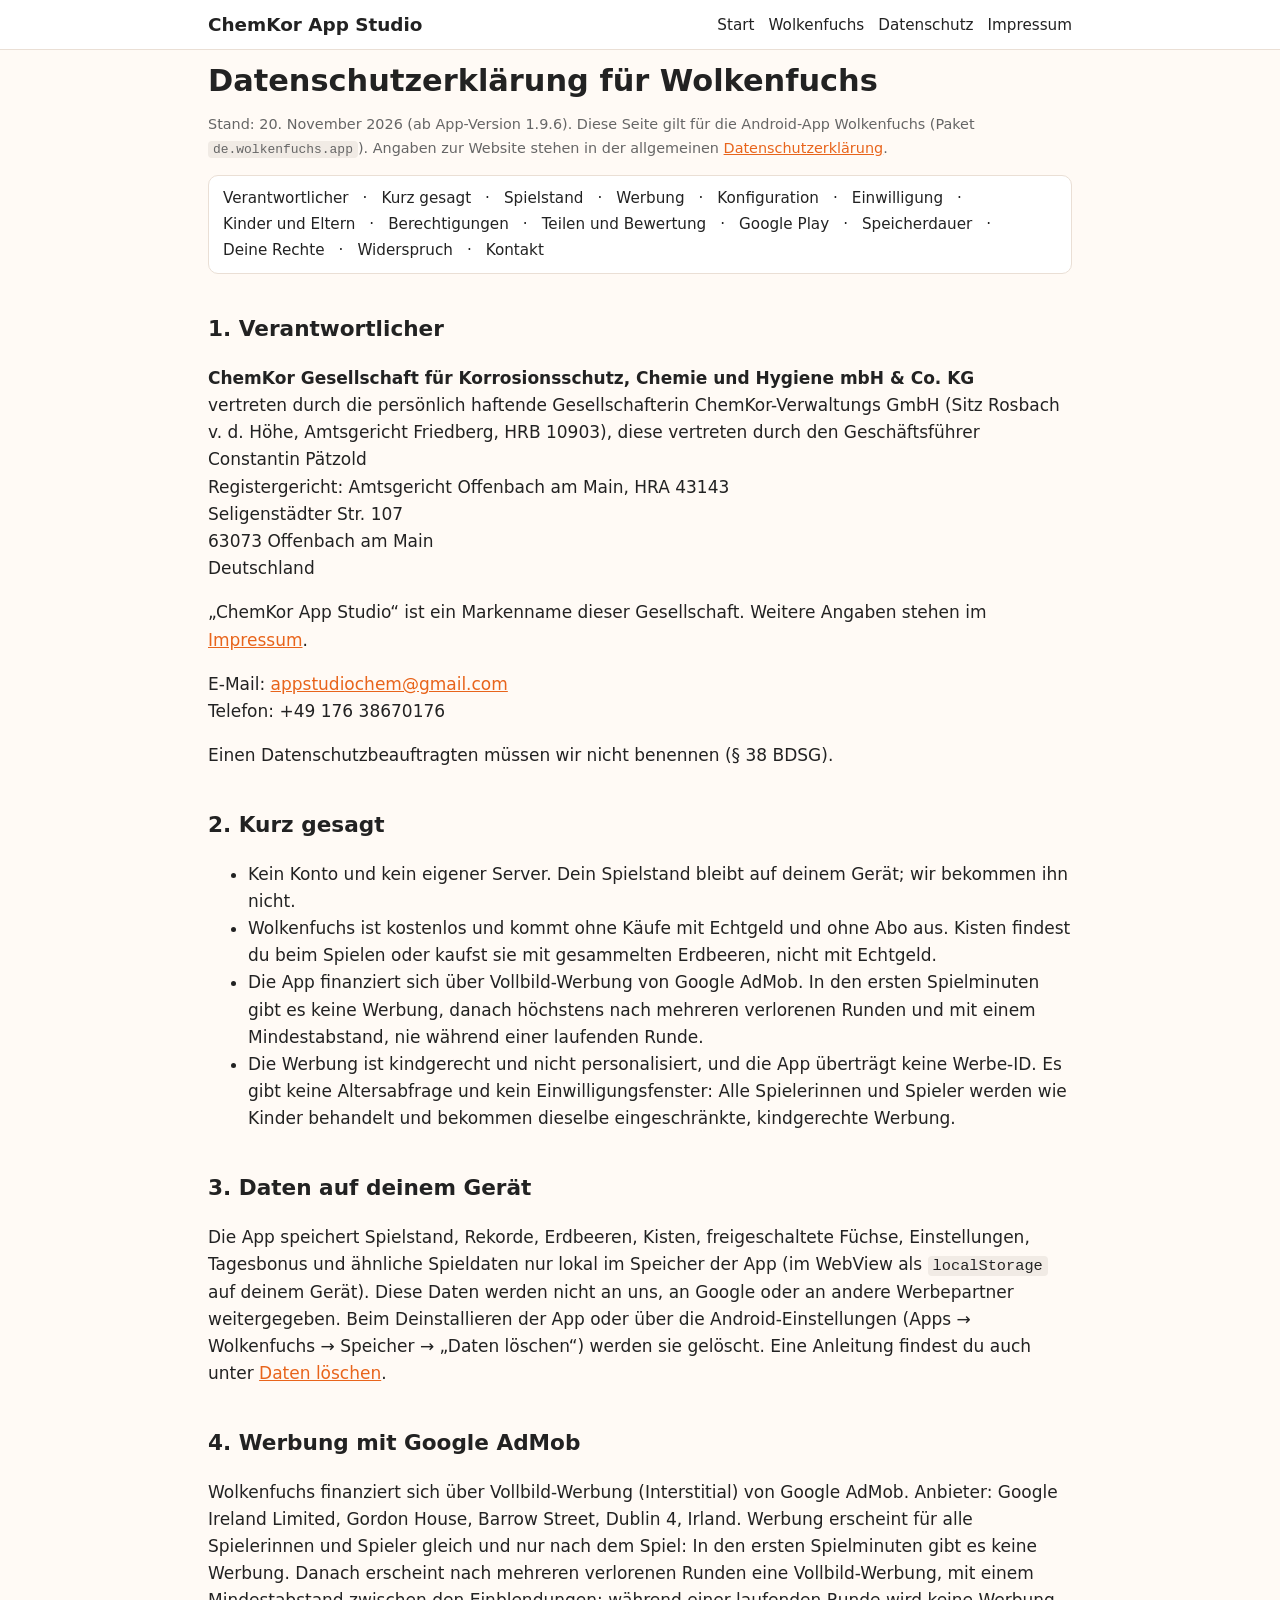
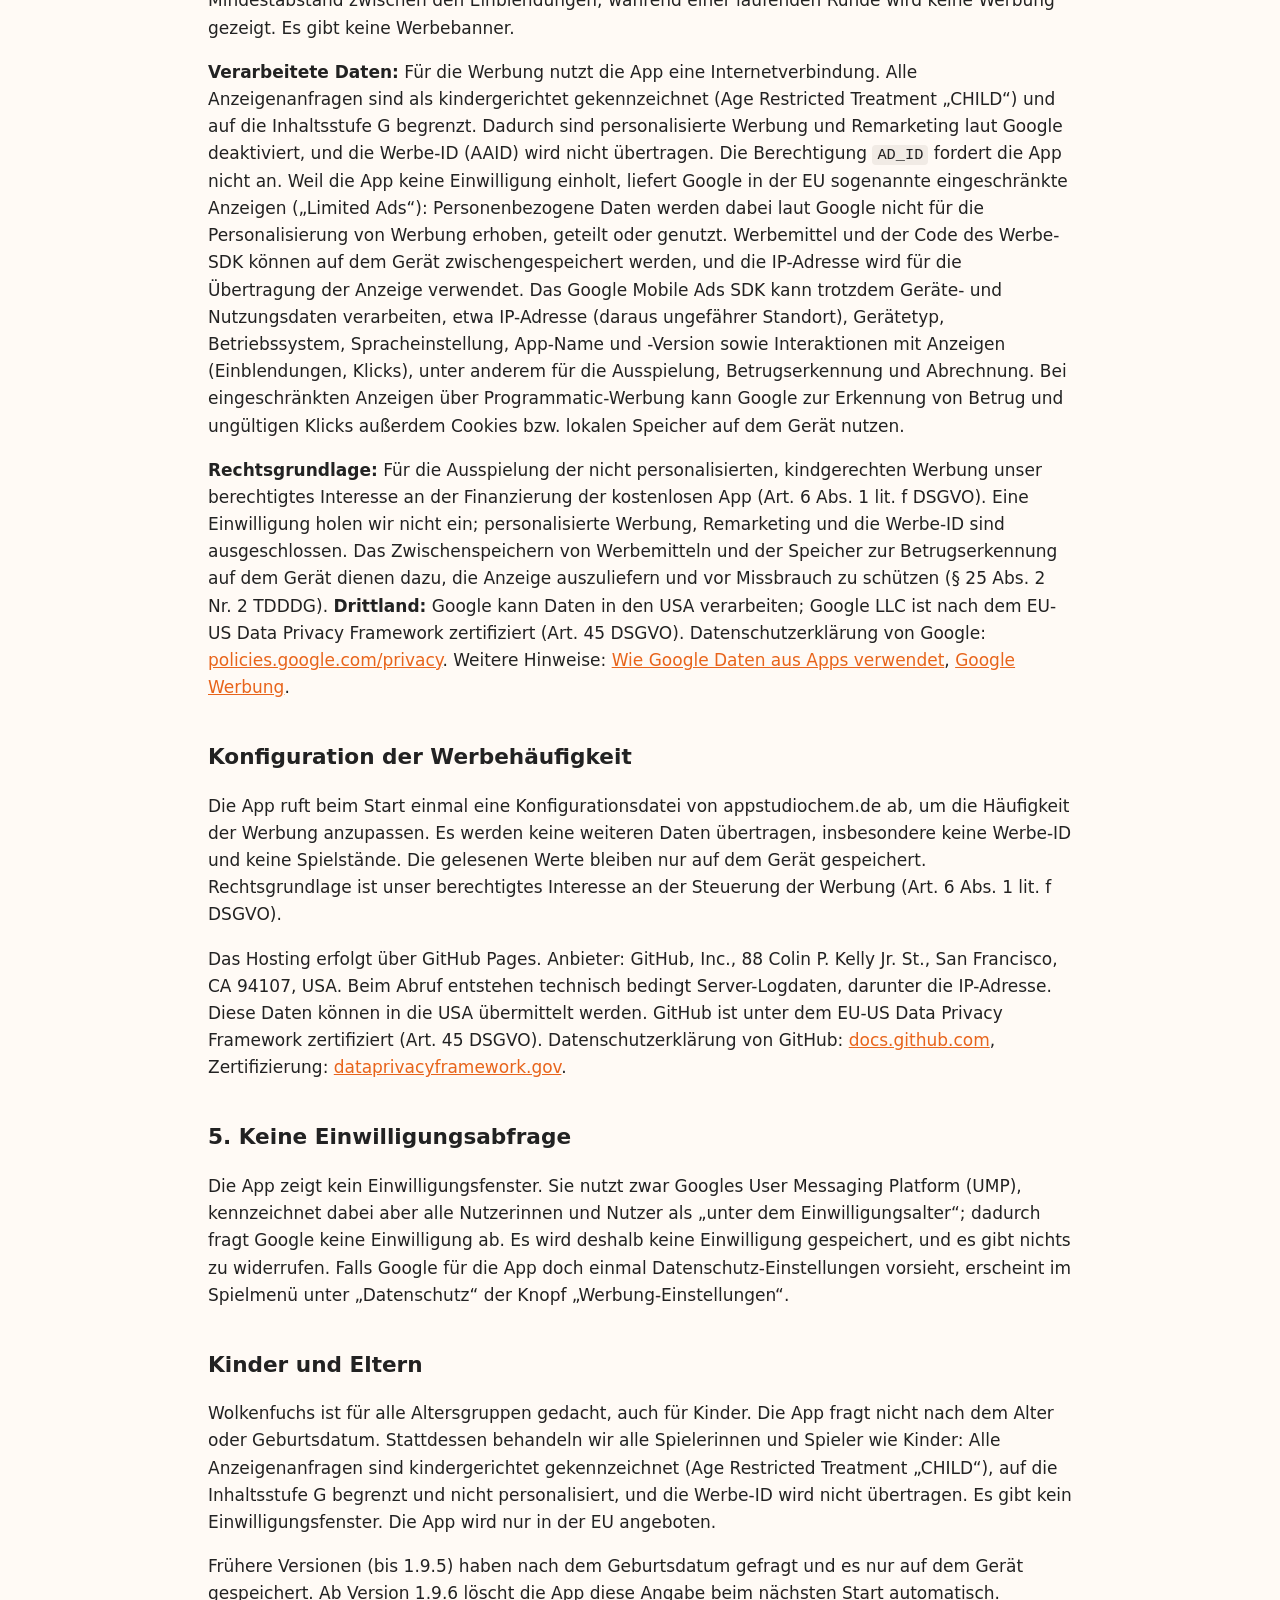
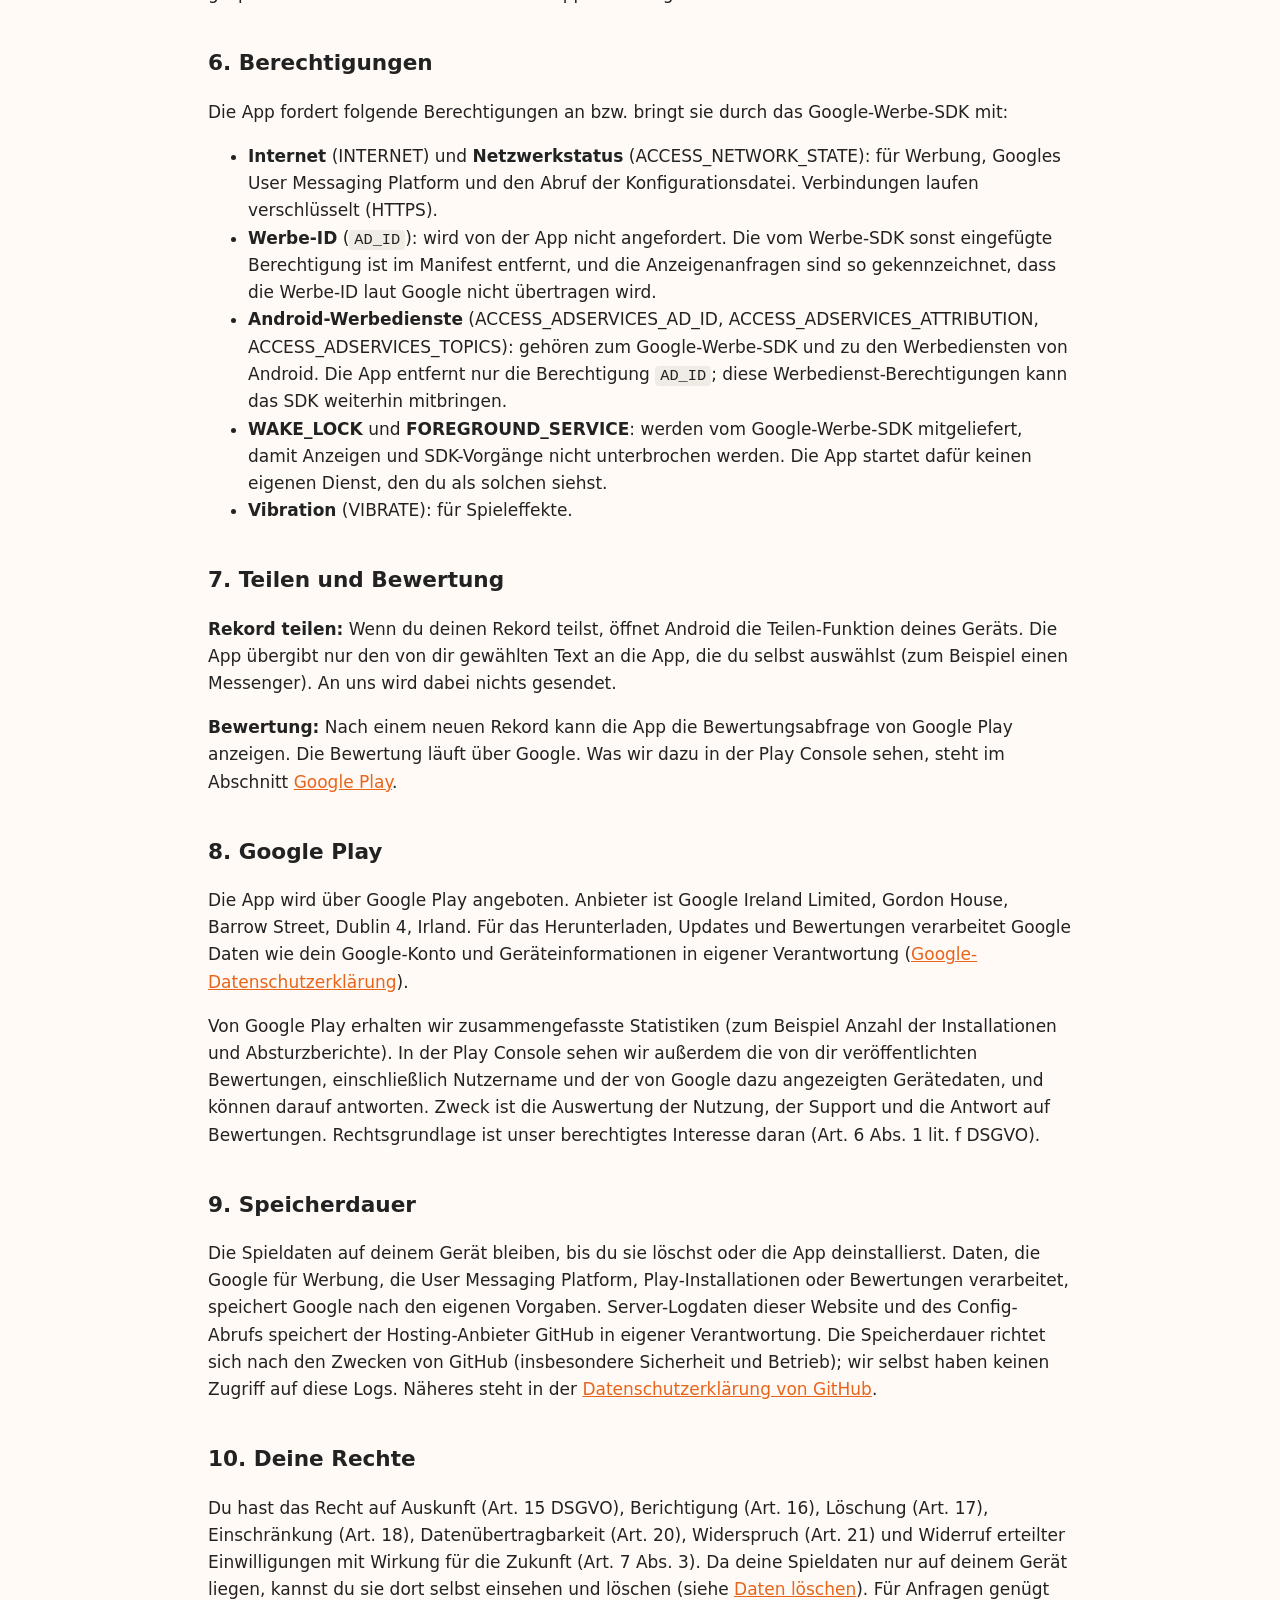
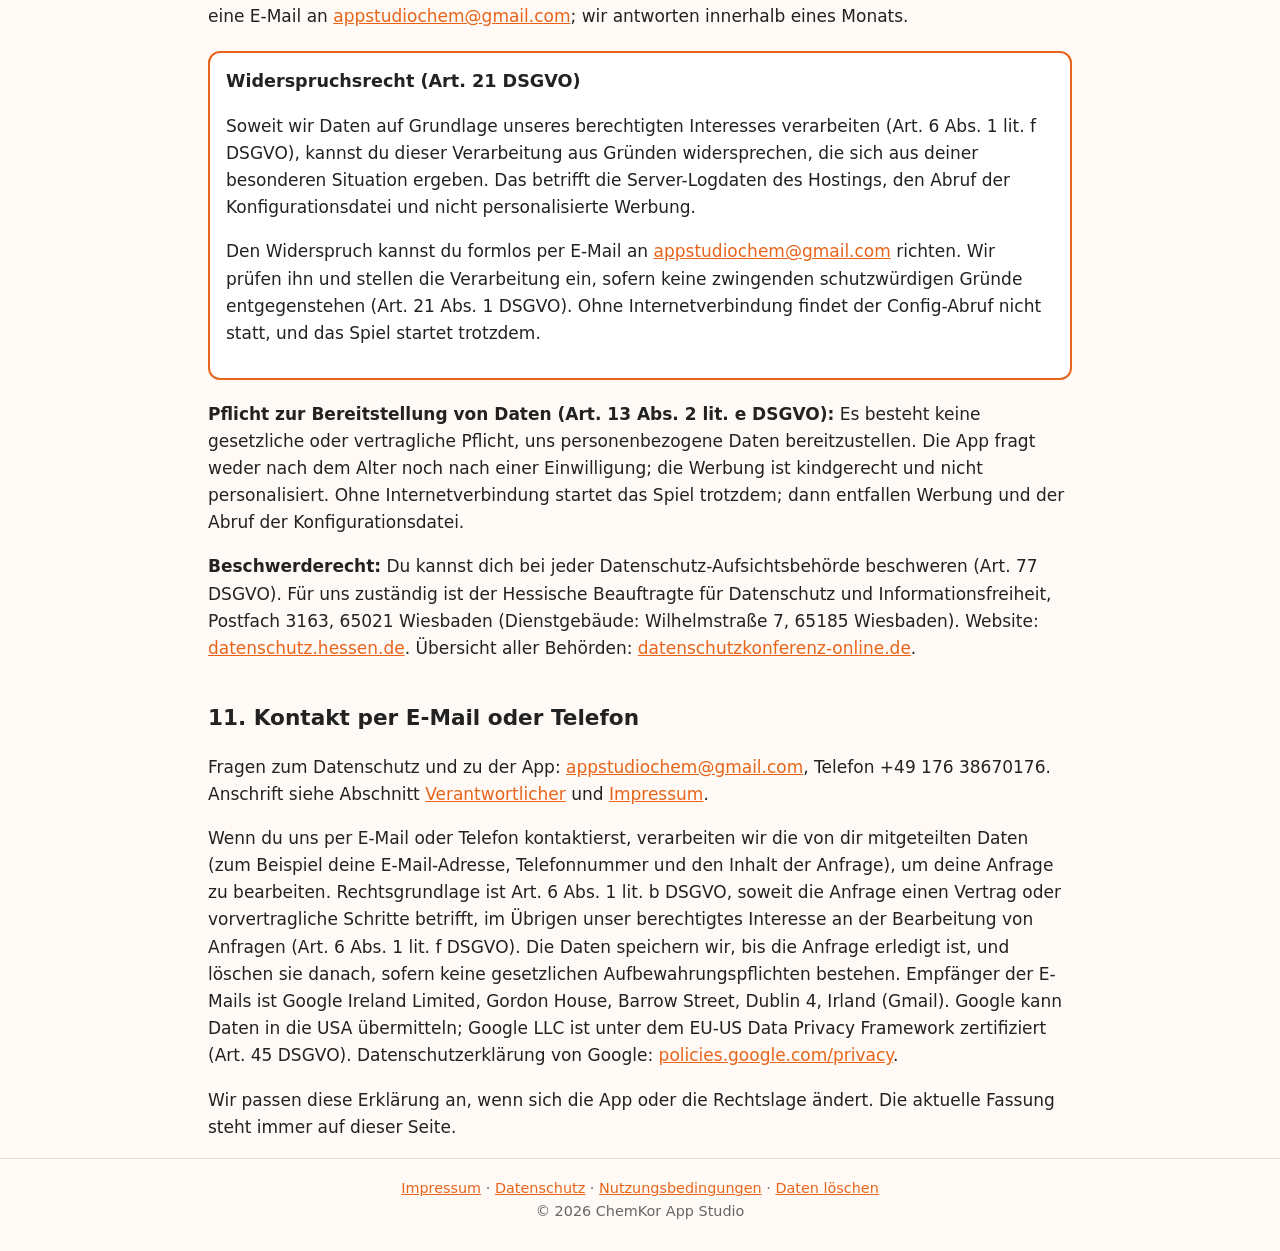
==== commit 685fc727: "Datenschutz Wolkenfuchs: Programmatic Limited Ads (Betrugserkennung) offengelegt, Häufigkeitsbegrenz" ====
--- a/datenschutz-wolkenfuchs/index.html
+++ b/datenschutz-wolkenfuchs/index.html
@@ -36,8 +36,8 @@
 
 <h2 id="werbung">4. Werbung mit Google AdMob</h2>
 <p>Wolkenfuchs finanziert sich über Vollbild-Werbung (Interstitial) von Google AdMob. Anbieter: Google Ireland Limited, Gordon House, Barrow Street, Dublin 4, Irland. Werbung erscheint für alle Spielerinnen und Spieler gleich und nur nach dem Spiel: In den ersten Spielminuten gibt es keine Werbung. Danach erscheint nach mehreren verlorenen Runden eine Vollbild-Werbung, mit einem Mindestabstand zwischen den Einblendungen; während einer laufenden Runde wird keine Werbung gezeigt. Es gibt keine Werbebanner.</p>
-<p><strong>Verarbeitete Daten:</strong> Für die Werbung nutzt die App eine Internetverbindung. Alle Anzeigenanfragen sind als kindergerichtet gekennzeichnet (Age Restricted Treatment „CHILD“) und auf die Inhaltsstufe G begrenzt. Dadurch sind personalisierte Werbung und Remarketing laut Google deaktiviert, und die Werbe-ID (AAID) wird nicht übertragen. Die Berechtigung <code>AD_ID</code> fordert die App nicht an. Weil die App keine Einwilligung einholt, liefert Google in der EU sogenannte eingeschränkte Anzeigen („Limited Ads“): Personenbezogene Daten werden dabei laut Google nicht für die Personalisierung von Werbung erhoben, geteilt oder genutzt. Werbemittel und der Code des Werbe-SDK können auf dem Gerät zwischengespeichert werden, und die IP-Adresse wird für die Übertragung der Anzeige verwendet. Das Google Mobile Ads SDK kann trotzdem Geräte- und Nutzungsdaten verarbeiten, etwa IP-Adresse (daraus ungefährer Standort), Gerätetyp, Betriebssystem, Spracheinstellung, App-Name und -Version sowie Interaktionen mit Anzeigen (Einblendungen, Klicks), unter anderem für die Ausspielung, Häufigkeitsbegrenzung, Betrugserkennung und Abrechnung.</p>
-<p><strong>Rechtsgrundlage:</strong> Für die Ausspielung der nicht personalisierten, kindgerechten Werbung unser berechtigtes Interesse an der Finanzierung der kostenlosen App (Art. 6 Abs. 1 lit. f DSGVO). Eine Einwilligung holen wir nicht ein; personalisierte Werbung, Remarketing und die Werbe-ID sind ausgeschlossen. Das Zwischenspeichern von Werbemitteln auf dem Gerät dient nur dazu, die Anzeige anzuzeigen (§ 25 Abs. 2 Nr. 2 TDDDG). <strong>Drittland:</strong> Google kann Daten in den USA verarbeiten; Google LLC ist nach dem EU-US Data Privacy Framework zertifiziert (Art. 45 DSGVO). Datenschutzerklärung von Google: <a href="https://policies.google.com/privacy">policies.google.com/privacy</a>. Weitere Hinweise: <a href="https://policies.google.com/technologies/partner-sites">Wie Google Daten aus Apps verwendet</a>, <a href="https://policies.google.com/technologies/ads">Google Werbung</a>.</p>
+<p><strong>Verarbeitete Daten:</strong> Für die Werbung nutzt die App eine Internetverbindung. Alle Anzeigenanfragen sind als kindergerichtet gekennzeichnet (Age Restricted Treatment „CHILD“) und auf die Inhaltsstufe G begrenzt. Dadurch sind personalisierte Werbung und Remarketing laut Google deaktiviert, und die Werbe-ID (AAID) wird nicht übertragen. Die Berechtigung <code>AD_ID</code> fordert die App nicht an. Weil die App keine Einwilligung einholt, liefert Google in der EU sogenannte eingeschränkte Anzeigen („Limited Ads“): Personenbezogene Daten werden dabei laut Google nicht für die Personalisierung von Werbung erhoben, geteilt oder genutzt. Werbemittel und der Code des Werbe-SDK können auf dem Gerät zwischengespeichert werden, und die IP-Adresse wird für die Übertragung der Anzeige verwendet. Das Google Mobile Ads SDK kann trotzdem Geräte- und Nutzungsdaten verarbeiten, etwa IP-Adresse (daraus ungefährer Standort), Gerätetyp, Betriebssystem, Spracheinstellung, App-Name und -Version sowie Interaktionen mit Anzeigen (Einblendungen, Klicks), unter anderem für die Ausspielung, Betrugserkennung und Abrechnung. Bei eingeschränkten Anzeigen über Programmatic-Werbung kann Google zur Erkennung von Betrug und ungültigen Klicks außerdem Cookies bzw. lokalen Speicher auf dem Gerät nutzen.</p>
+<p><strong>Rechtsgrundlage:</strong> Für die Ausspielung der nicht personalisierten, kindgerechten Werbung unser berechtigtes Interesse an der Finanzierung der kostenlosen App (Art. 6 Abs. 1 lit. f DSGVO). Eine Einwilligung holen wir nicht ein; personalisierte Werbung, Remarketing und die Werbe-ID sind ausgeschlossen. Das Zwischenspeichern von Werbemitteln und der Speicher zur Betrugserkennung auf dem Gerät dienen dazu, die Anzeige auszuliefern und vor Missbrauch zu schützen (§ 25 Abs. 2 Nr. 2 TDDDG). <strong>Drittland:</strong> Google kann Daten in den USA verarbeiten; Google LLC ist nach dem EU-US Data Privacy Framework zertifiziert (Art. 45 DSGVO). Datenschutzerklärung von Google: <a href="https://policies.google.com/privacy">policies.google.com/privacy</a>. Weitere Hinweise: <a href="https://policies.google.com/technologies/partner-sites">Wie Google Daten aus Apps verwendet</a>, <a href="https://policies.google.com/technologies/ads">Google Werbung</a>.</p>
 
 <h2 id="config">Konfiguration der Werbehäufigkeit</h2>
 <p>Die App ruft beim Start einmal eine Konfigurationsdatei von appstudiochem.de ab, um die Häufigkeit der Werbung anzupassen. Es werden keine weiteren Daten übertragen, insbesondere keine Werbe-ID und keine Spielstände. Die gelesenen Werte bleiben nur auf dem Gerät gespeichert. Rechtsgrundlage ist unser berechtigtes Interesse an der Steuerung der Werbung (Art. 6 Abs. 1 lit. f DSGVO).</p>
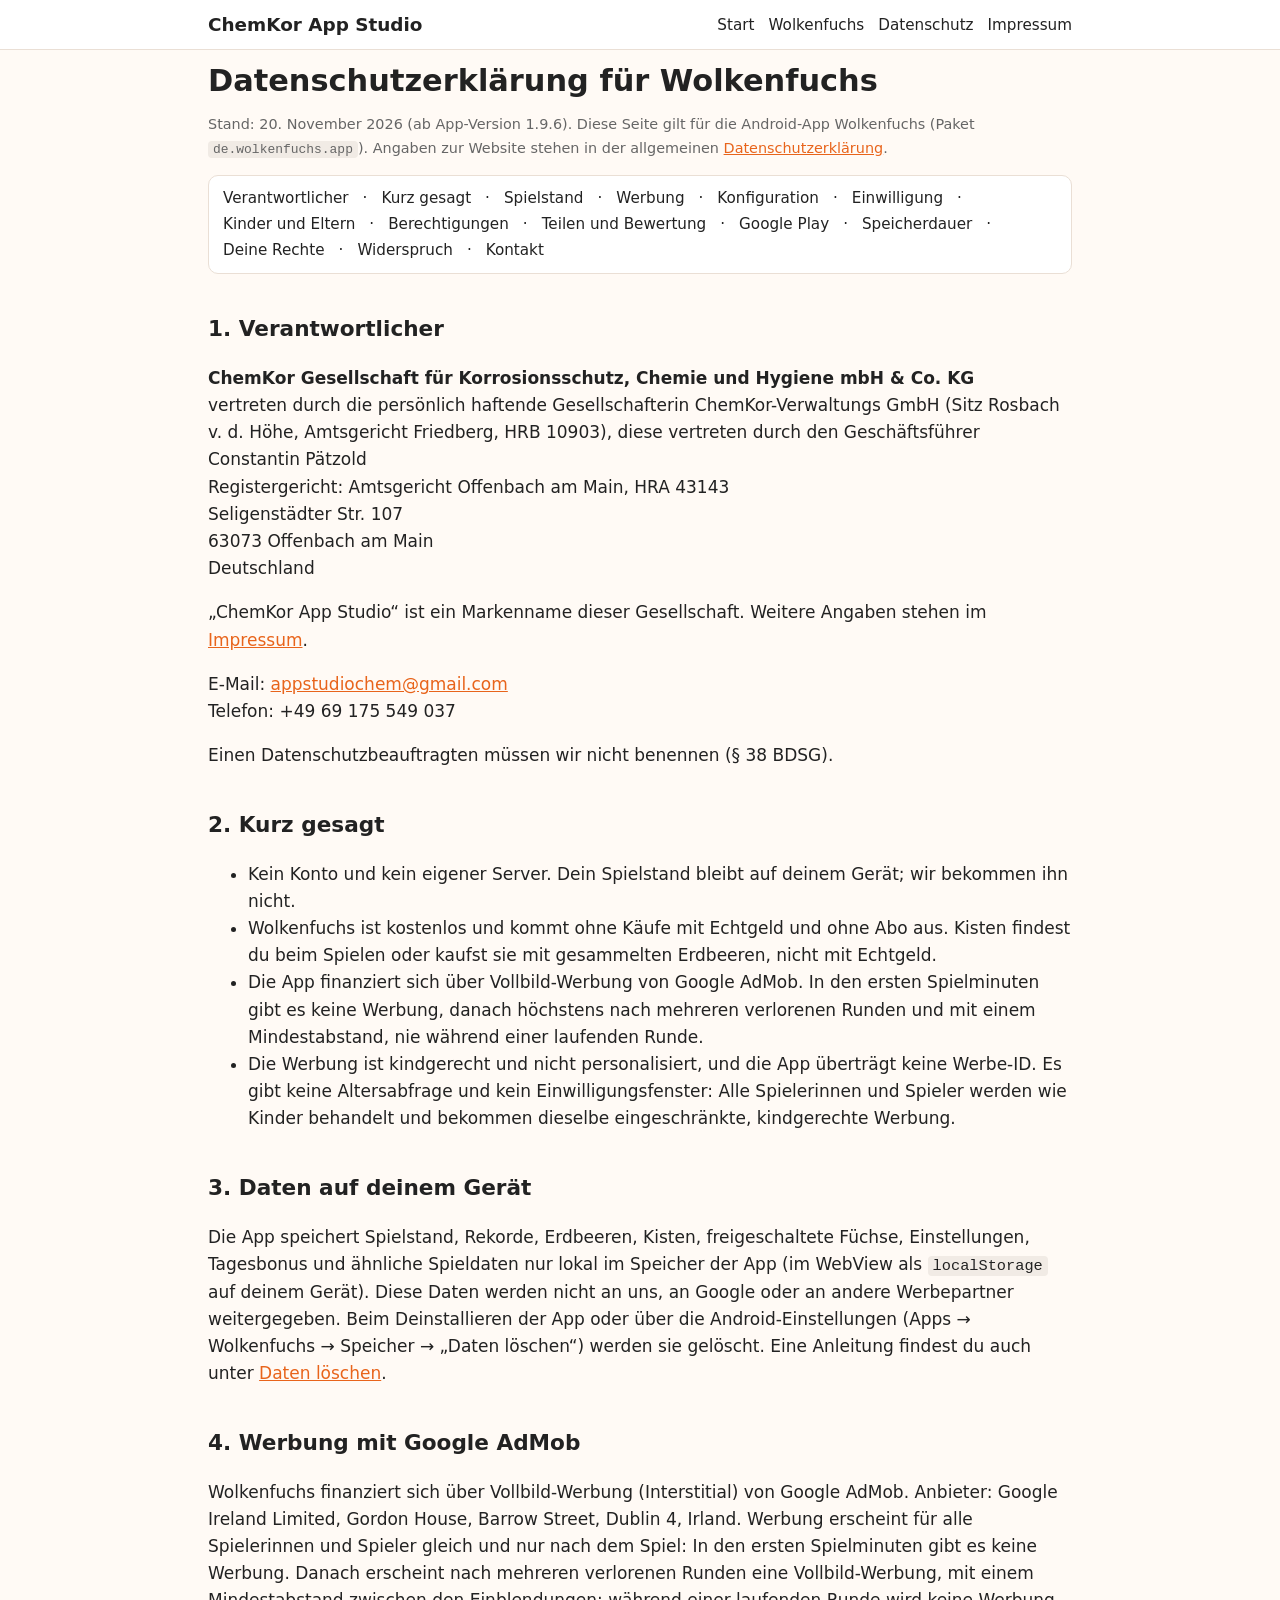
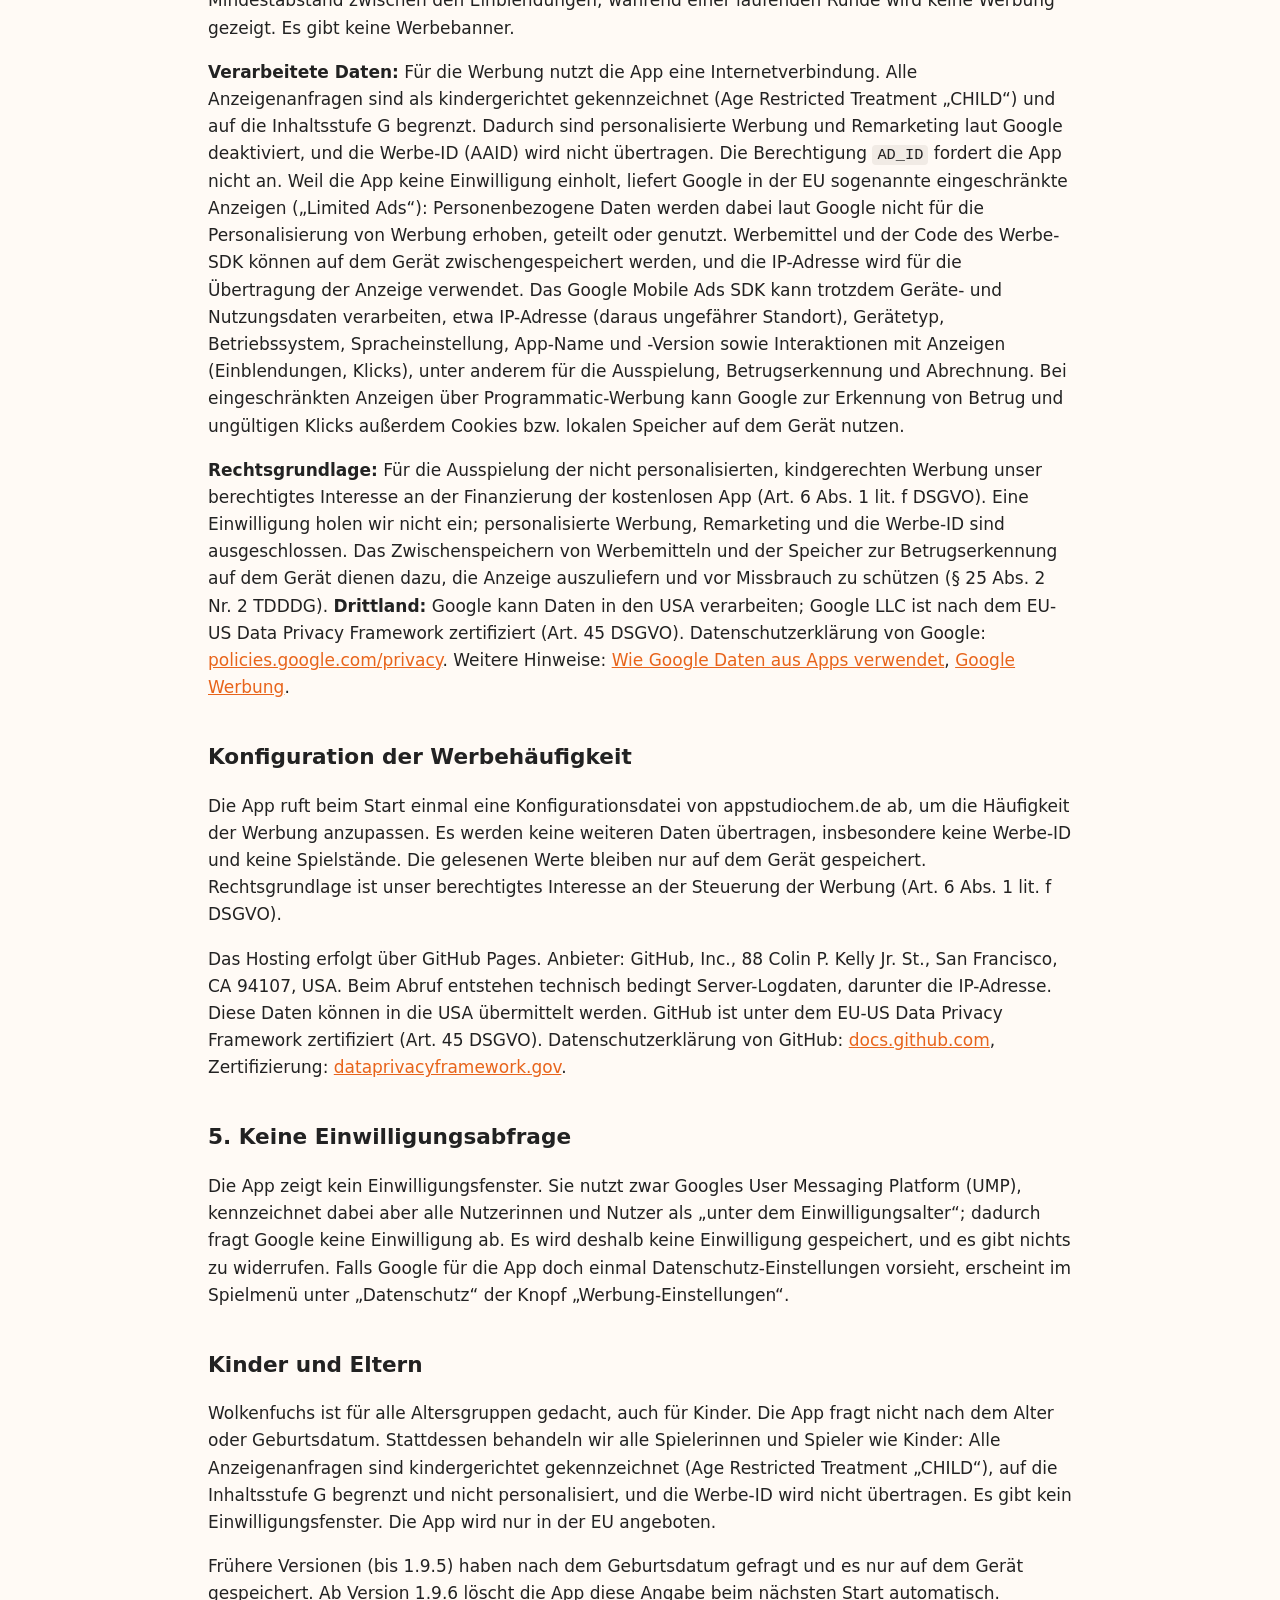
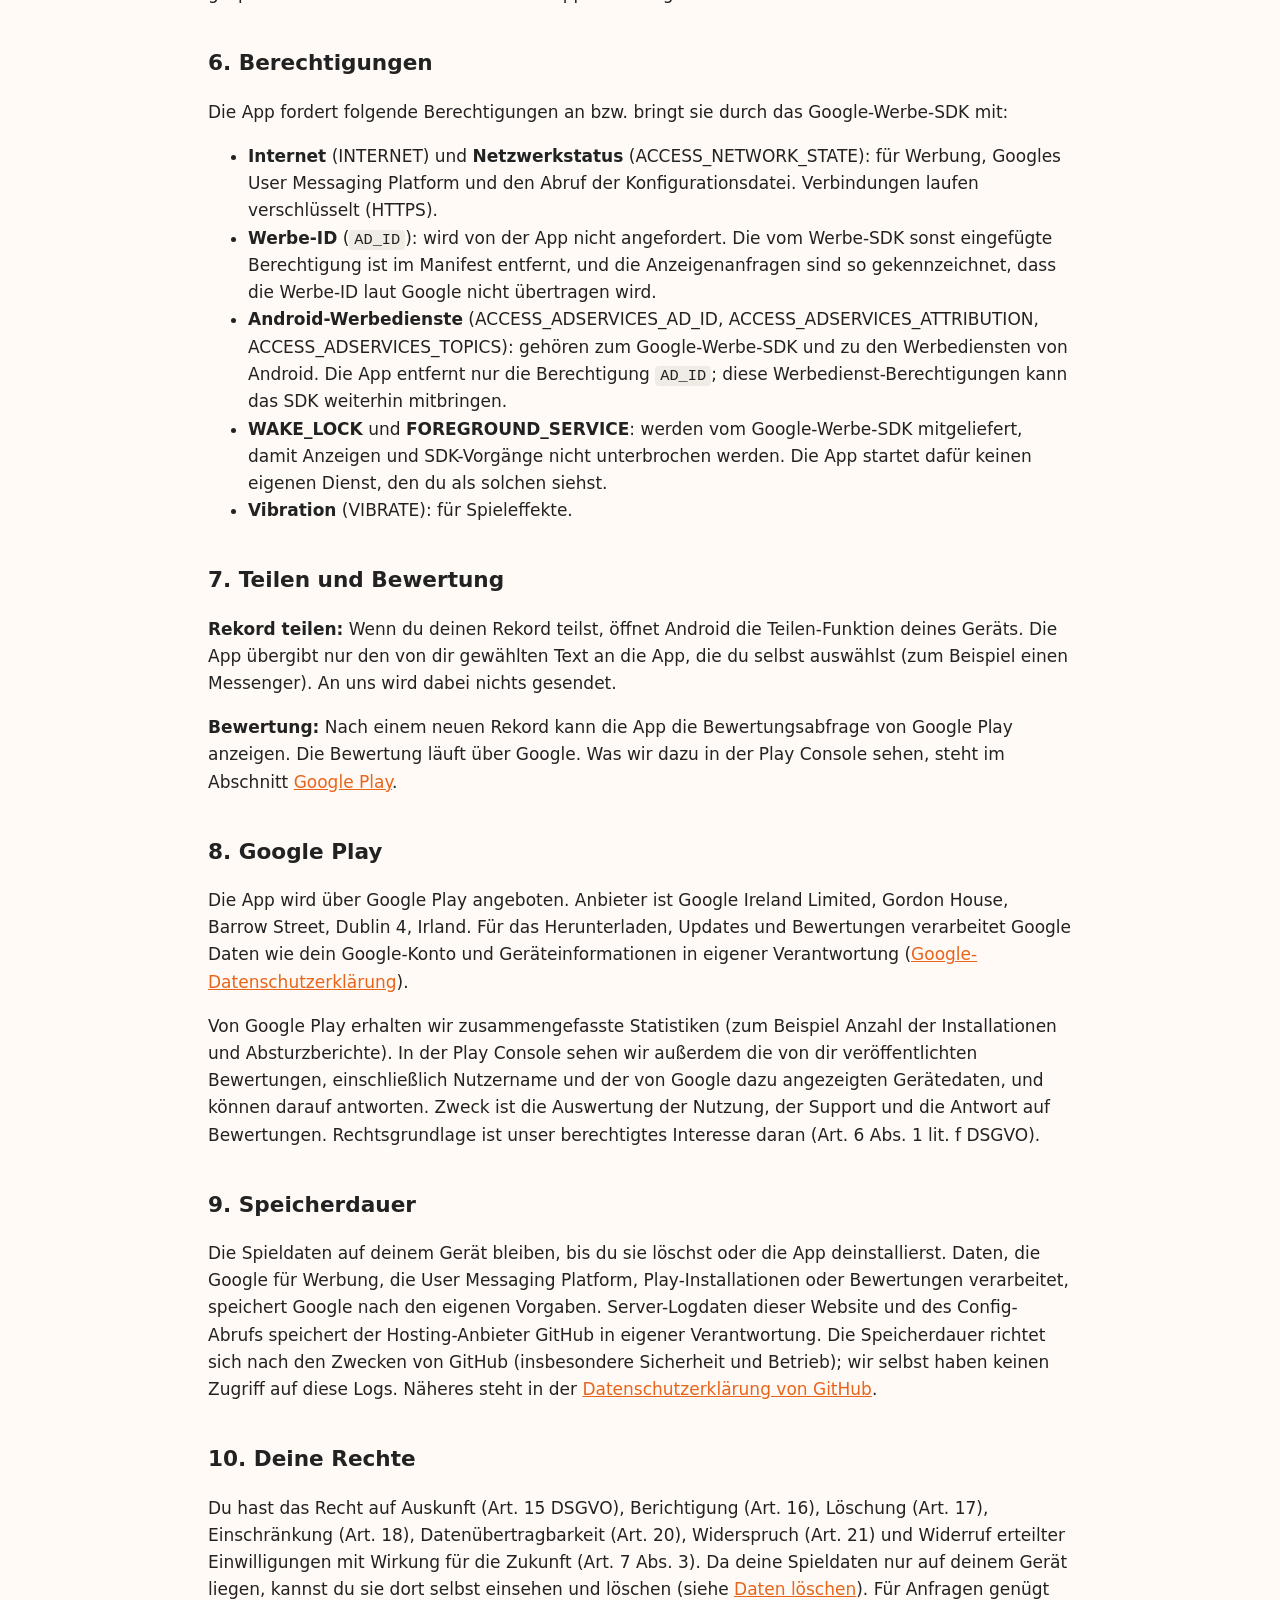
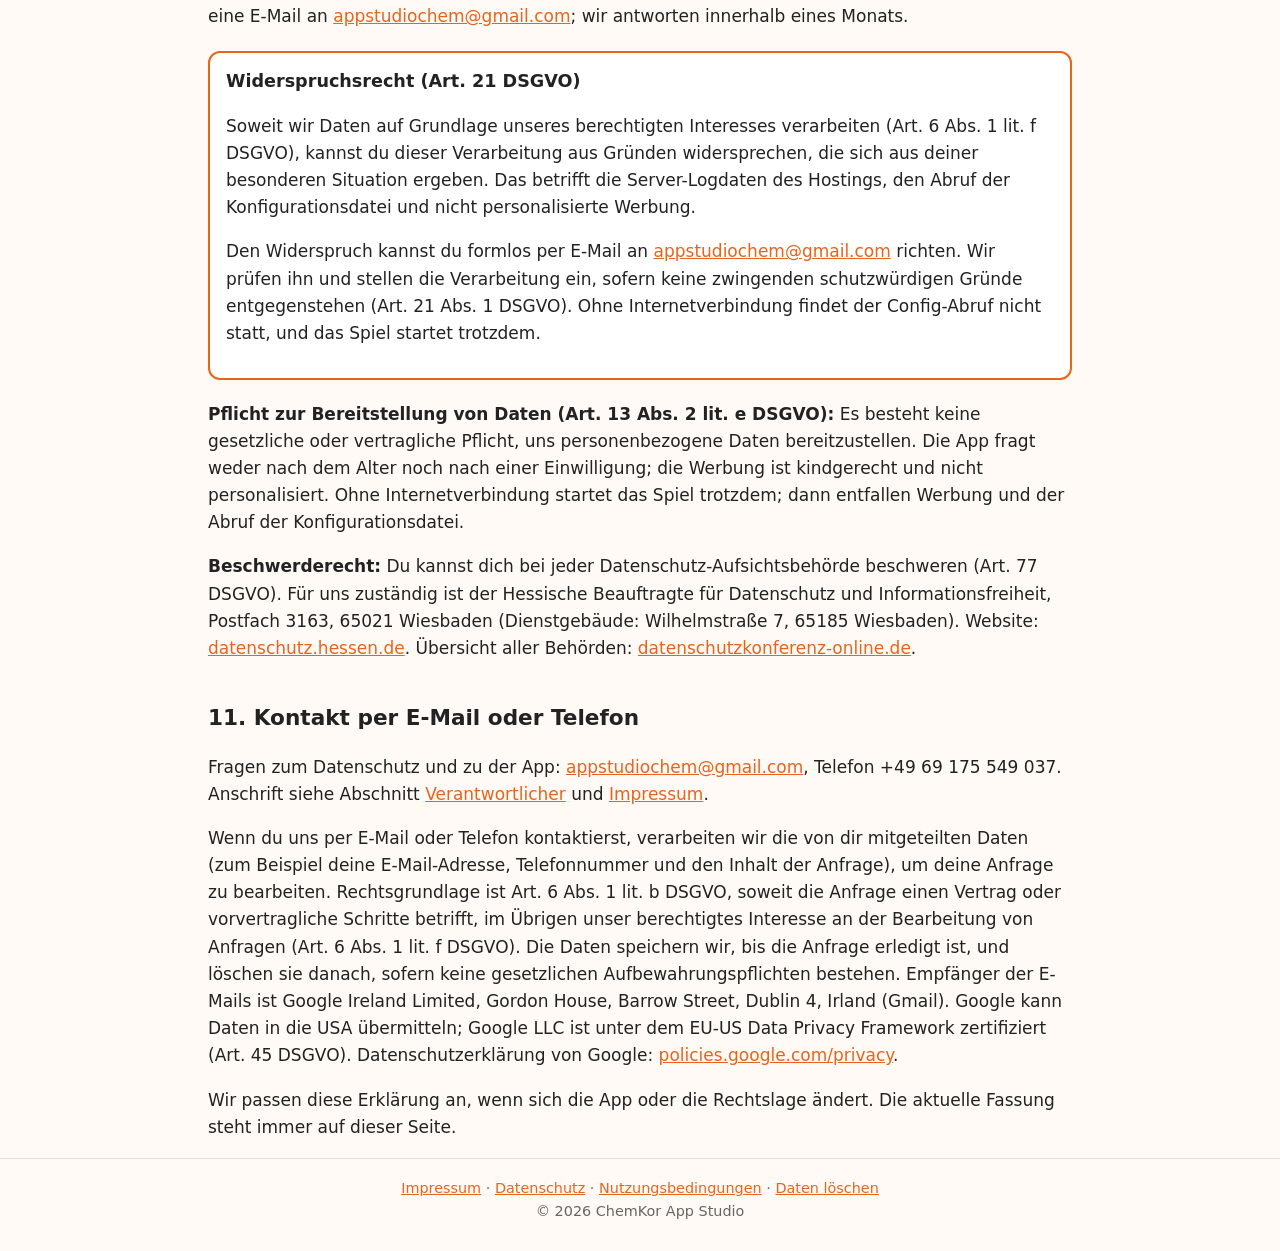
==== commit a7ad947e: "Telefonnummer auf Festnetz aktualisiert" ====
--- a/datenschutz-wolkenfuchs/index.html
+++ b/datenschutz-wolkenfuchs/index.html
@@ -20,7 +20,7 @@
 <h2 id="verantwortlicher">1. Verantwortlicher</h2>
 <p><strong>ChemKor Gesellschaft für Korrosionsschutz, Chemie und Hygiene mbH &amp; Co. KG</strong><br>vertreten durch die persönlich haftende Gesellschafterin ChemKor-Verwaltungs GmbH (Sitz Rosbach v. d. Höhe, Amtsgericht Friedberg, HRB 10903), diese vertreten durch den Geschäftsführer Constantin Pätzold<br>Registergericht: Amtsgericht Offenbach am Main, HRA 43143<br>Seligenstädter Str. 107<br>63073 Offenbach am Main<br>Deutschland</p>
 <p>„ChemKor App Studio“ ist ein Markenname dieser Gesellschaft. Weitere Angaben stehen im <a href="../impressum.html">Impressum</a>.</p>
-<p>E-Mail: <a href="mailto:appstudiochem@gmail.com">appstudiochem@gmail.com</a><br>Telefon: +49 176 38670176</p>
+<p>E-Mail: <a href="mailto:appstudiochem@gmail.com">appstudiochem@gmail.com</a><br>Telefon: +49 69 175 549 037</p>
 <p>Einen Datenschutzbeauftragten müssen wir nicht benennen (§ 38 BDSG).</p>
 
 <h2 id="kurz">2. Kurz gesagt</h2>
@@ -81,7 +81,7 @@
 <p><strong>Pflicht zur Bereitstellung von Daten (Art. 13 Abs. 2 lit. e DSGVO):</strong> Es besteht keine gesetzliche oder vertragliche Pflicht, uns personenbezogene Daten bereitzustellen. Die App fragt weder nach dem Alter noch nach einer Einwilligung; die Werbung ist kindgerecht und nicht personalisiert. Ohne Internetverbindung startet das Spiel trotzdem; dann entfallen Werbung und der Abruf der Konfigurationsdatei.</p>
 <p><strong>Beschwerderecht:</strong> Du kannst dich bei jeder Datenschutz-Aufsichtsbehörde beschweren (Art. 77 DSGVO). Für uns zuständig ist der Hessische Beauftragte für Datenschutz und Informationsfreiheit, Postfach 3163, 65021 Wiesbaden (Dienstgebäude: Wilhelmstraße 7, 65185 Wiesbaden). Website: <a href="https://datenschutz.hessen.de">datenschutz.hessen.de</a>. Übersicht aller Behörden: <a href="https://www.datenschutzkonferenz-online.de/datenschutzaufsichtsbehoerden.html">datenschutzkonferenz-online.de</a>.</p>
 <h2 id="kontakt">11. Kontakt per E-Mail oder Telefon</h2>
-<p>Fragen zum Datenschutz und zu der App: <a href="mailto:appstudiochem@gmail.com">appstudiochem@gmail.com</a>, Telefon +49 176 38670176. Anschrift siehe Abschnitt <a href="#verantwortlicher">Verantwortlicher</a> und <a href="../impressum.html">Impressum</a>.</p>
+<p>Fragen zum Datenschutz und zu der App: <a href="mailto:appstudiochem@gmail.com">appstudiochem@gmail.com</a>, Telefon +49 69 175 549 037. Anschrift siehe Abschnitt <a href="#verantwortlicher">Verantwortlicher</a> und <a href="../impressum.html">Impressum</a>.</p>
 <p>Wenn du uns per E-Mail oder Telefon kontaktierst, verarbeiten wir die von dir mitgeteilten Daten (zum Beispiel deine E-Mail-Adresse, Telefonnummer und den Inhalt der Anfrage), um deine Anfrage zu bearbeiten. Rechtsgrundlage ist Art. 6 Abs. 1 lit. b DSGVO, soweit die Anfrage einen Vertrag oder vorvertragliche Schritte betrifft, im Übrigen unser berechtigtes Interesse an der Bearbeitung von Anfragen (Art. 6 Abs. 1 lit. f DSGVO). Die Daten speichern wir, bis die Anfrage erledigt ist, und löschen sie danach, sofern keine gesetzlichen Aufbewahrungspflichten bestehen. Empfänger der E-Mails ist Google Ireland Limited, Gordon House, Barrow Street, Dublin 4, Irland (Gmail). Google kann Daten in die USA übermitteln; Google LLC ist unter dem EU-US Data Privacy Framework zertifiziert (Art. 45 DSGVO). Datenschutzerklärung von Google: <a href="https://policies.google.com/privacy">policies.google.com/privacy</a>.</p>
 <p>Wir passen diese Erklärung an, wenn sich die App oder die Rechtslage ändert. Die aktuelle Fassung steht immer auf dieser Seite.</p>
 
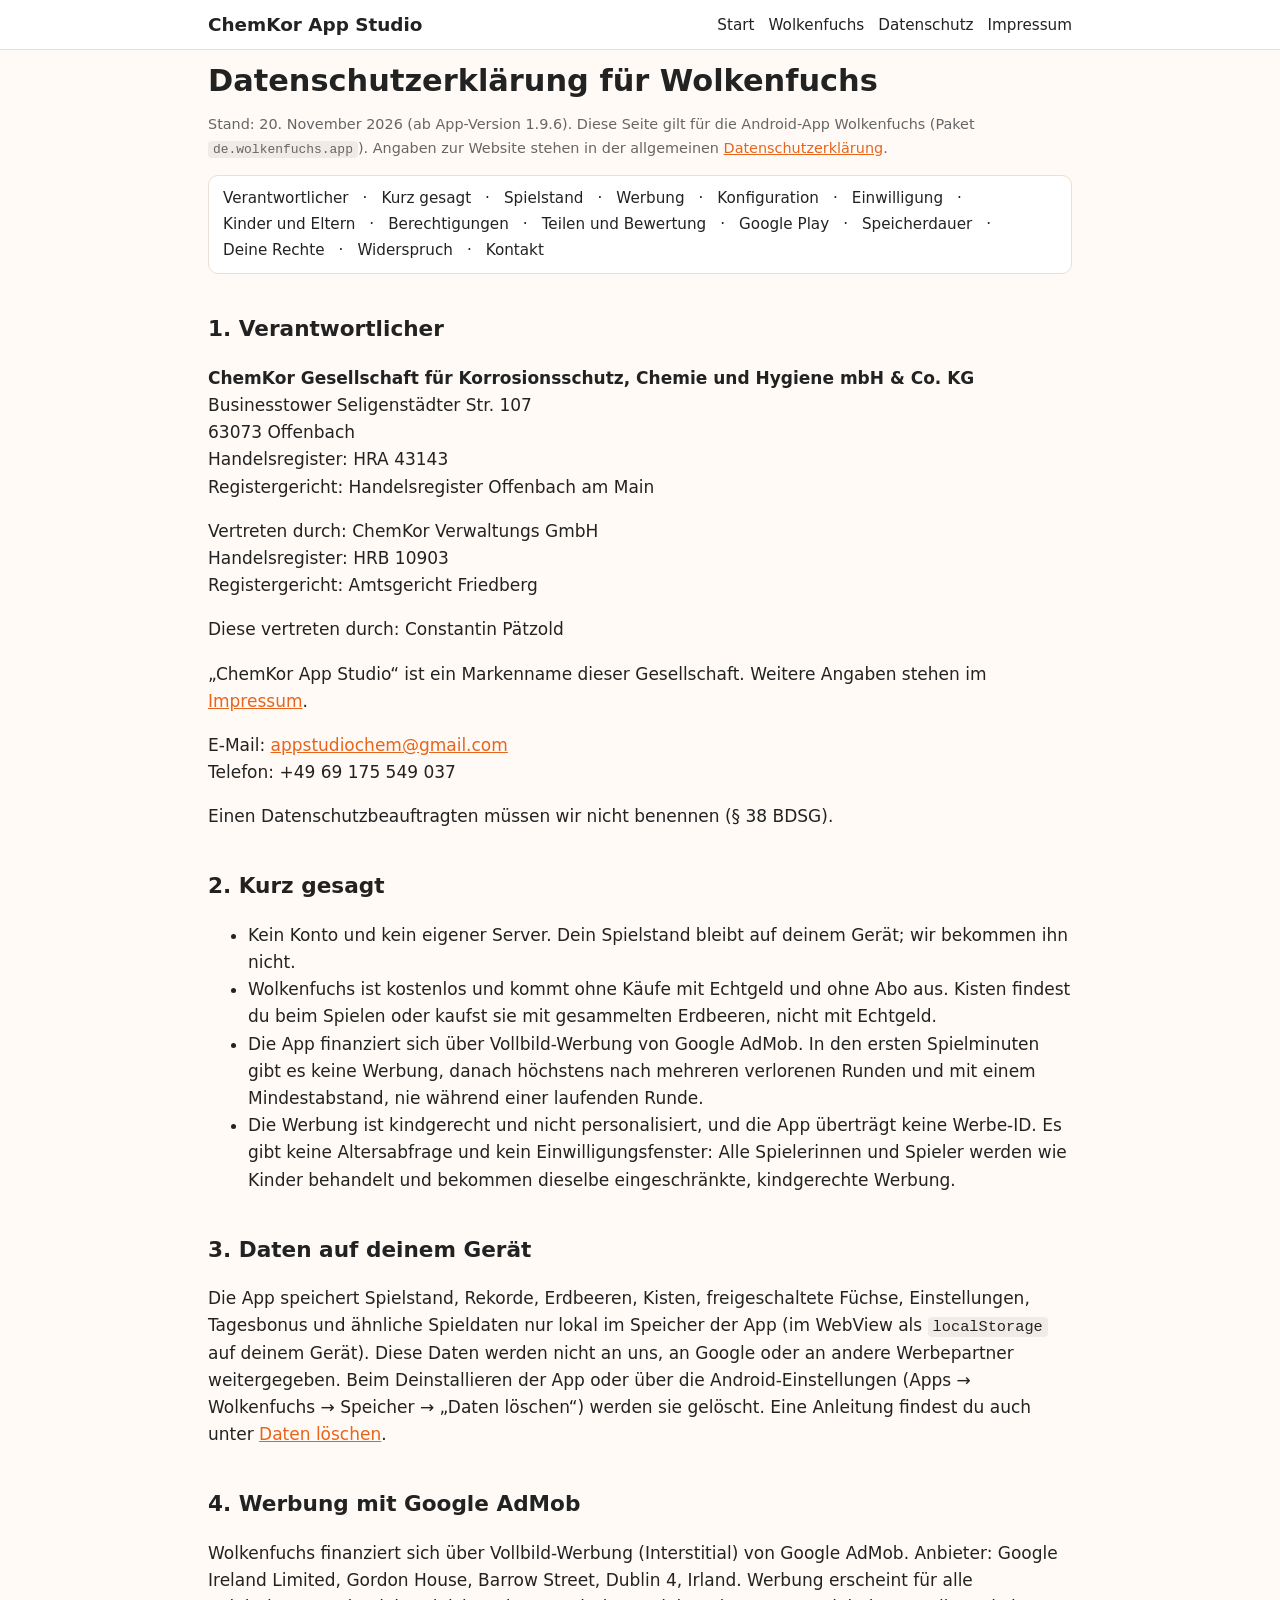
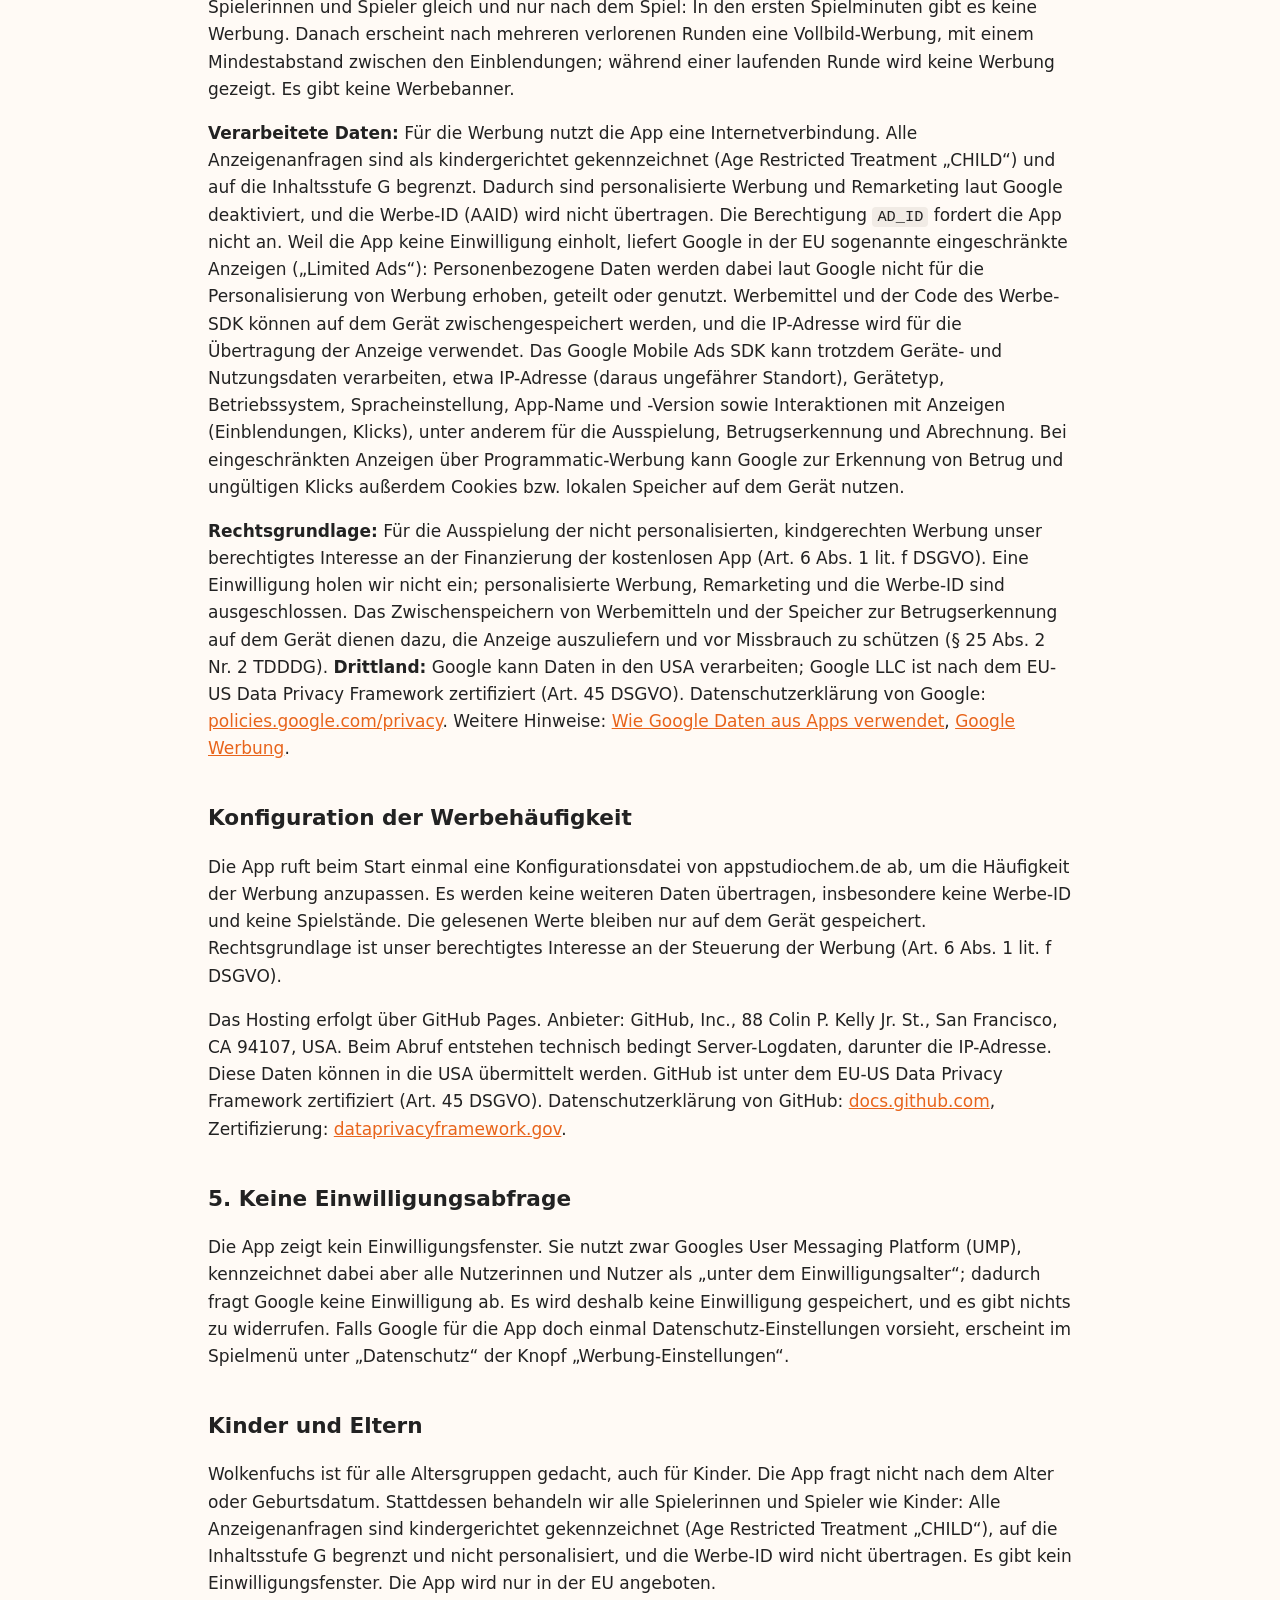
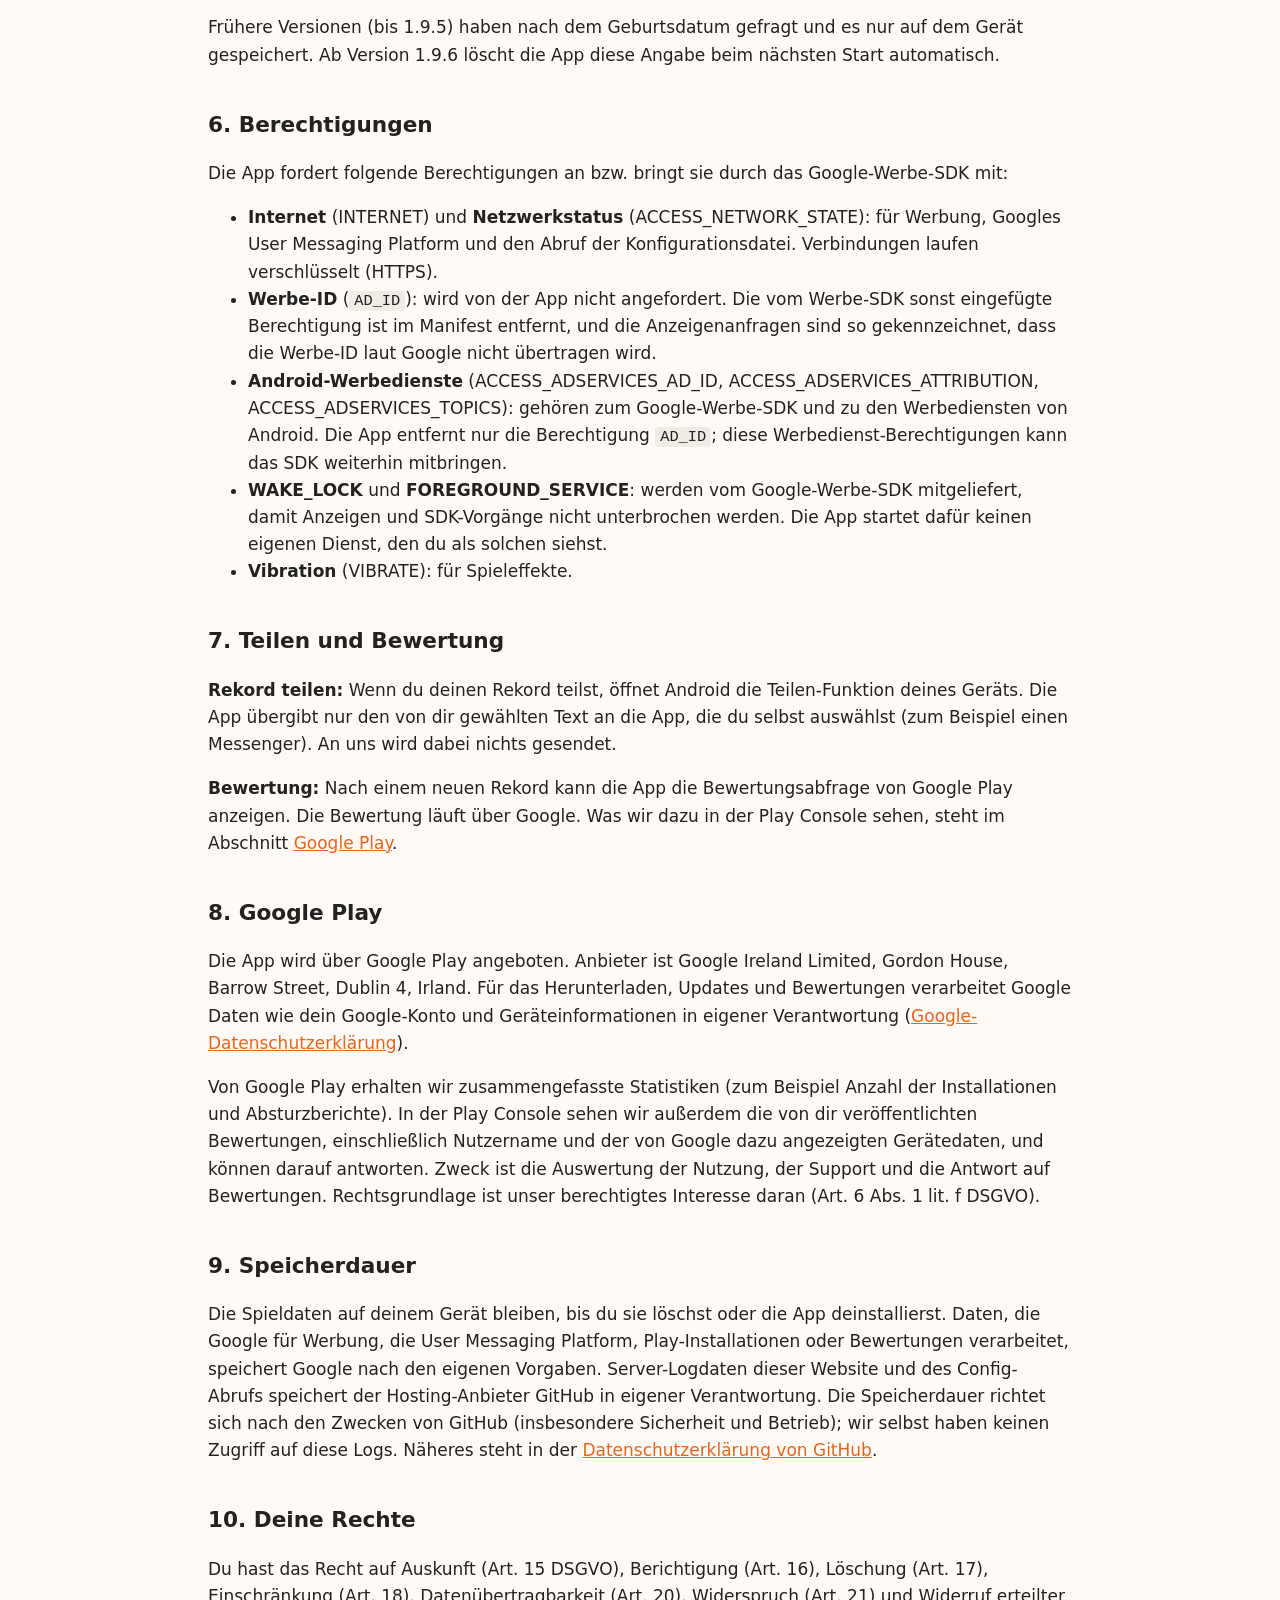
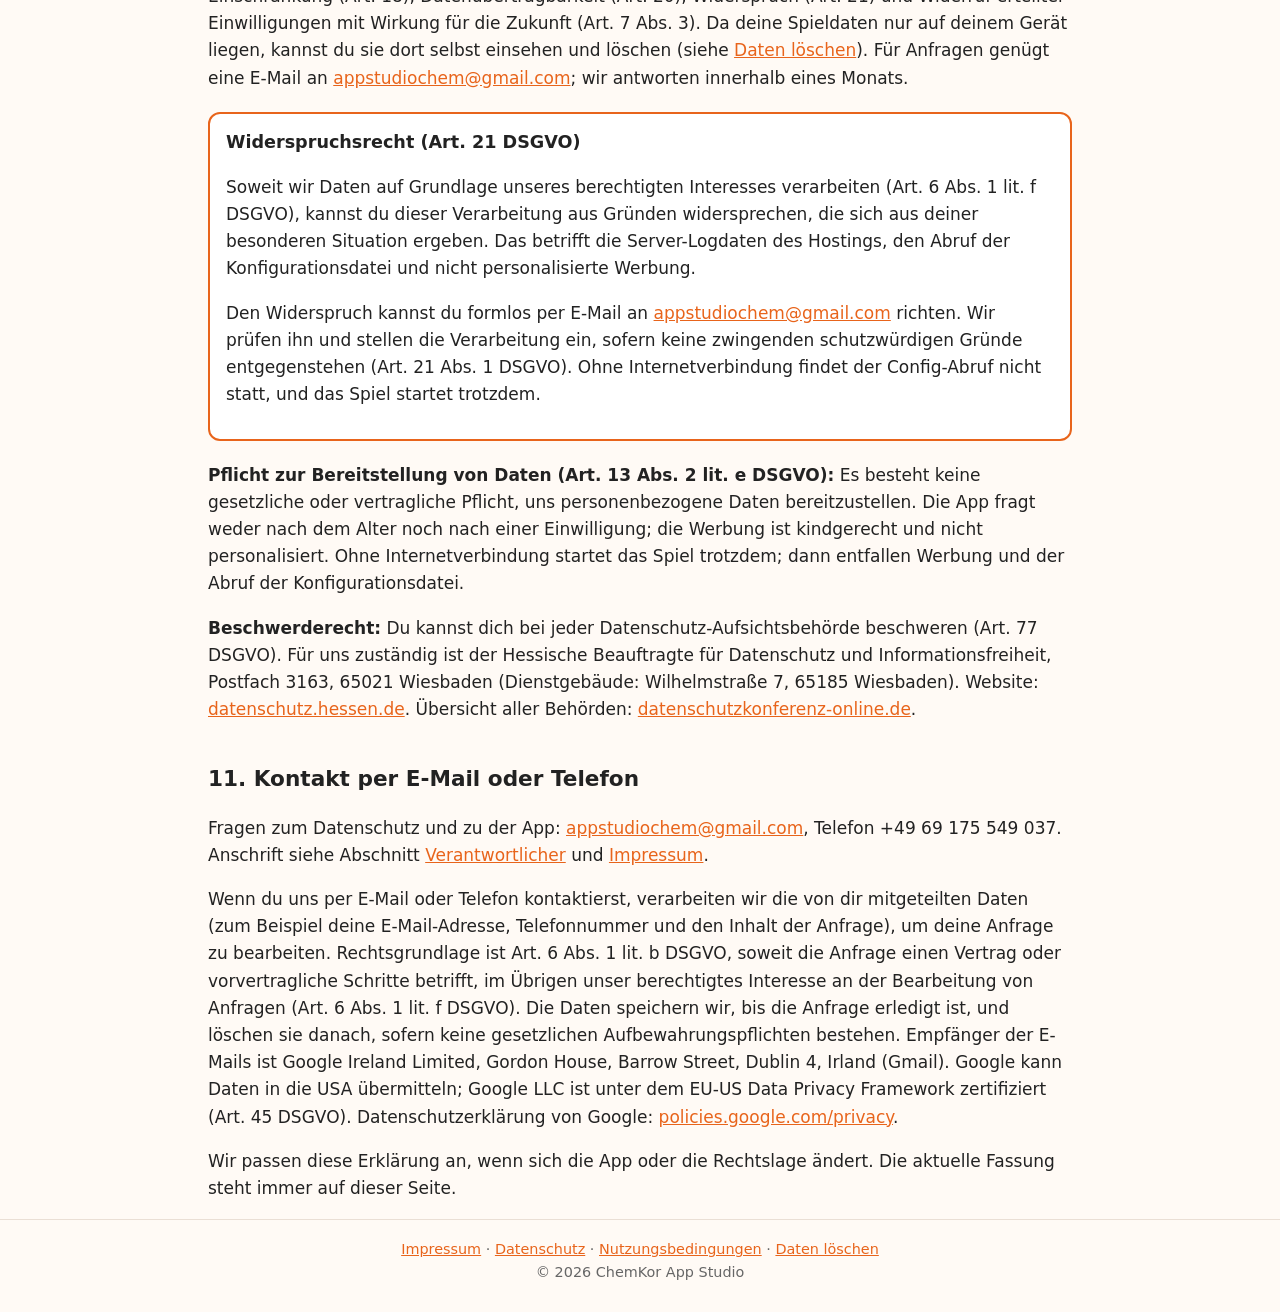
==== commit 75ca4273: "Impressum und Datenschutz: Firmenangaben an aktuelle Registerfassung angepasst" ====
--- a/datenschutz-wolkenfuchs/index.html
+++ b/datenschutz-wolkenfuchs/index.html
@@ -18,7 +18,9 @@
 <nav class="toc"><a href="#verantwortlicher">Verantwortlicher</a> · <a href="#kurz">Kurz gesagt</a> · <a href="#spielstand">Spielstand</a> · <a href="#werbung">Werbung</a> · <a href="#config">Konfiguration</a> · <a href="#einwilligung">Einwilligung</a> · <a href="#kinder">Kinder und Eltern</a> · <a href="#berechtigungen">Berechtigungen</a> · <a href="#teilen">Teilen und Bewertung</a> · <a href="#googleplay">Google Play</a> · <a href="#speicher">Speicherdauer</a> · <a href="#rechte">Deine Rechte</a> · <a href="#widerspruch">Widerspruch</a> · <a href="#kontakt">Kontakt</a></nav>
 
 <h2 id="verantwortlicher">1. Verantwortlicher</h2>
-<p><strong>ChemKor Gesellschaft für Korrosionsschutz, Chemie und Hygiene mbH &amp; Co. KG</strong><br>vertreten durch die persönlich haftende Gesellschafterin ChemKor-Verwaltungs GmbH (Sitz Rosbach v. d. Höhe, Amtsgericht Friedberg, HRB 10903), diese vertreten durch den Geschäftsführer Constantin Pätzold<br>Registergericht: Amtsgericht Offenbach am Main, HRA 43143<br>Seligenstädter Str. 107<br>63073 Offenbach am Main<br>Deutschland</p>
+<p><strong>ChemKor Gesellschaft für Korrosionsschutz, Chemie und Hygiene mbH &amp; Co. KG</strong><br>Businesstower Seligenstädter Str. 107<br>63073 Offenbach<br>Handelsregister: HRA 43143<br>Registergericht: Handelsregister Offenbach am Main</p>
+<p>Vertreten durch: ChemKor Verwaltungs GmbH<br>Handelsregister: HRB 10903<br>Registergericht: Amtsgericht Friedberg</p>
+<p>Diese vertreten durch: Constantin Pätzold</p>
 <p>„ChemKor App Studio“ ist ein Markenname dieser Gesellschaft. Weitere Angaben stehen im <a href="../impressum.html">Impressum</a>.</p>
 <p>E-Mail: <a href="mailto:appstudiochem@gmail.com">appstudiochem@gmail.com</a><br>Telefon: +49 69 175 549 037</p>
 <p>Einen Datenschutzbeauftragten müssen wir nicht benennen (§ 38 BDSG).</p>
